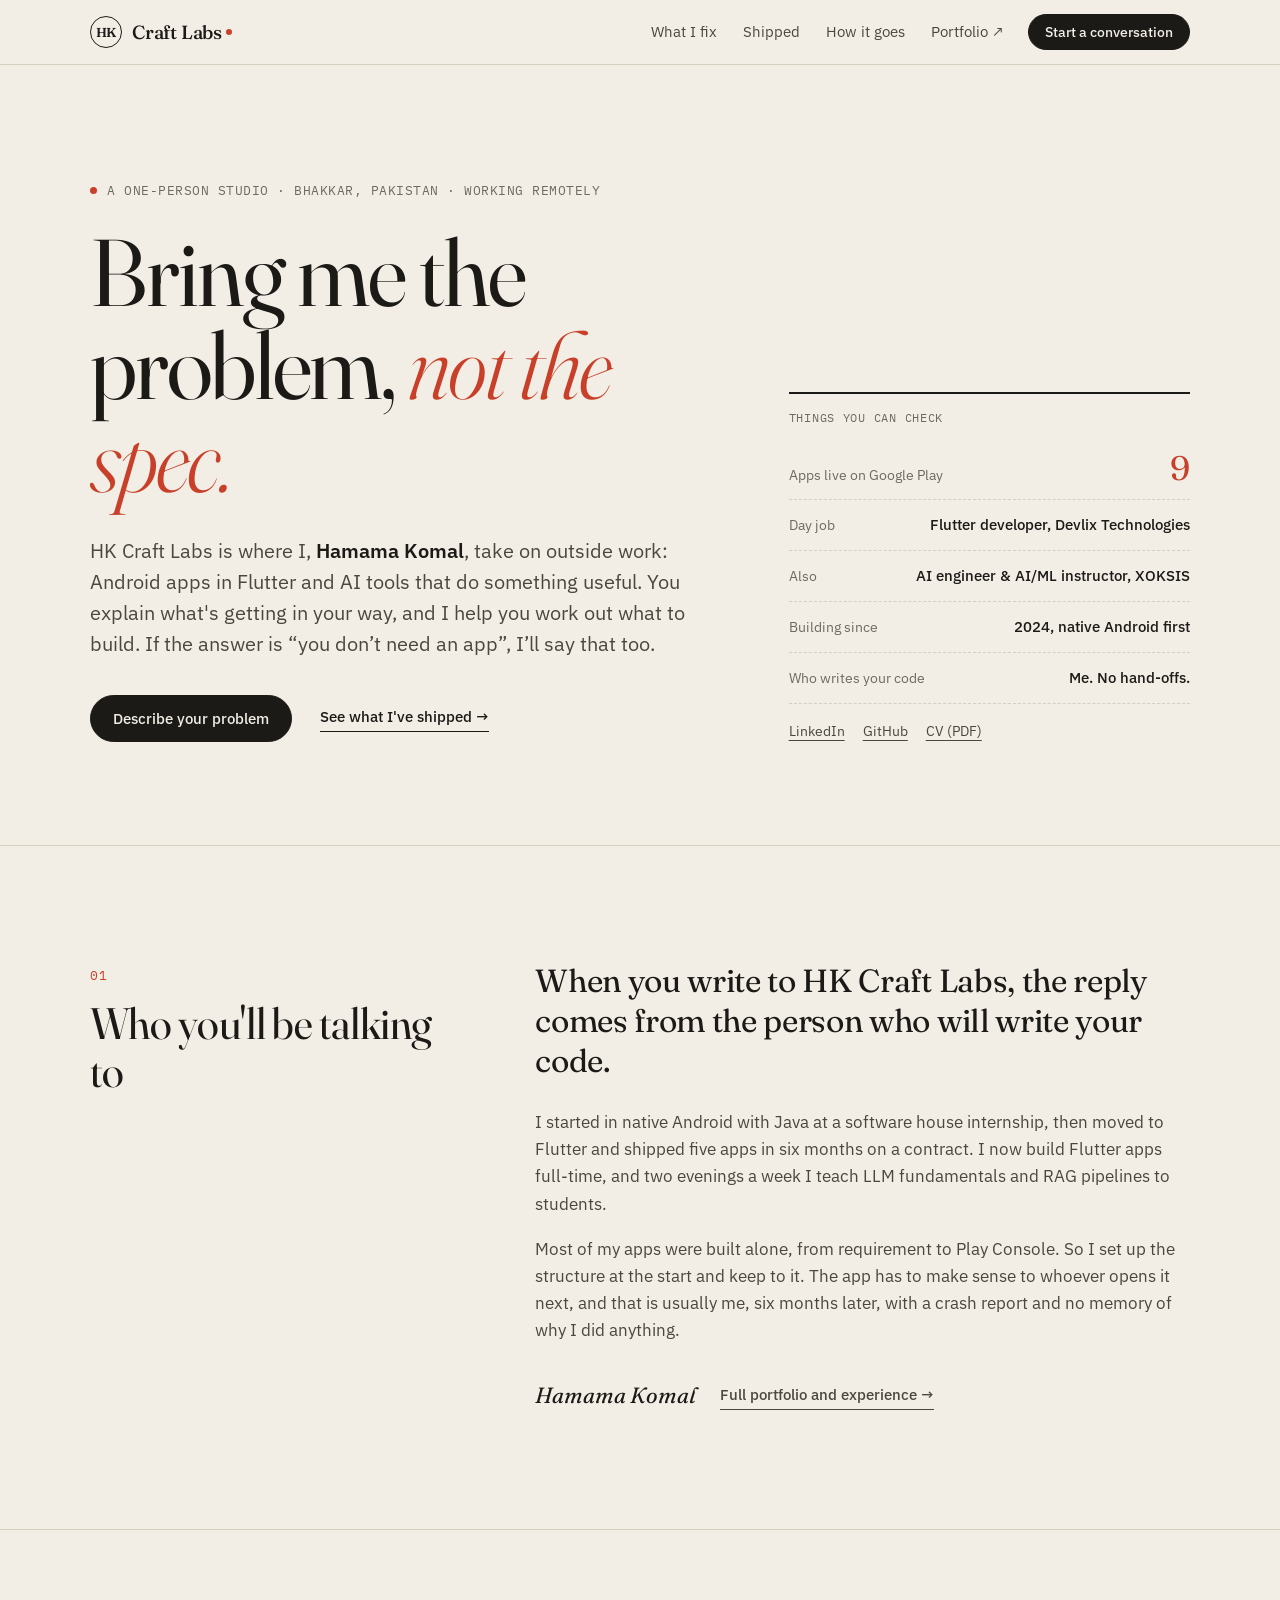
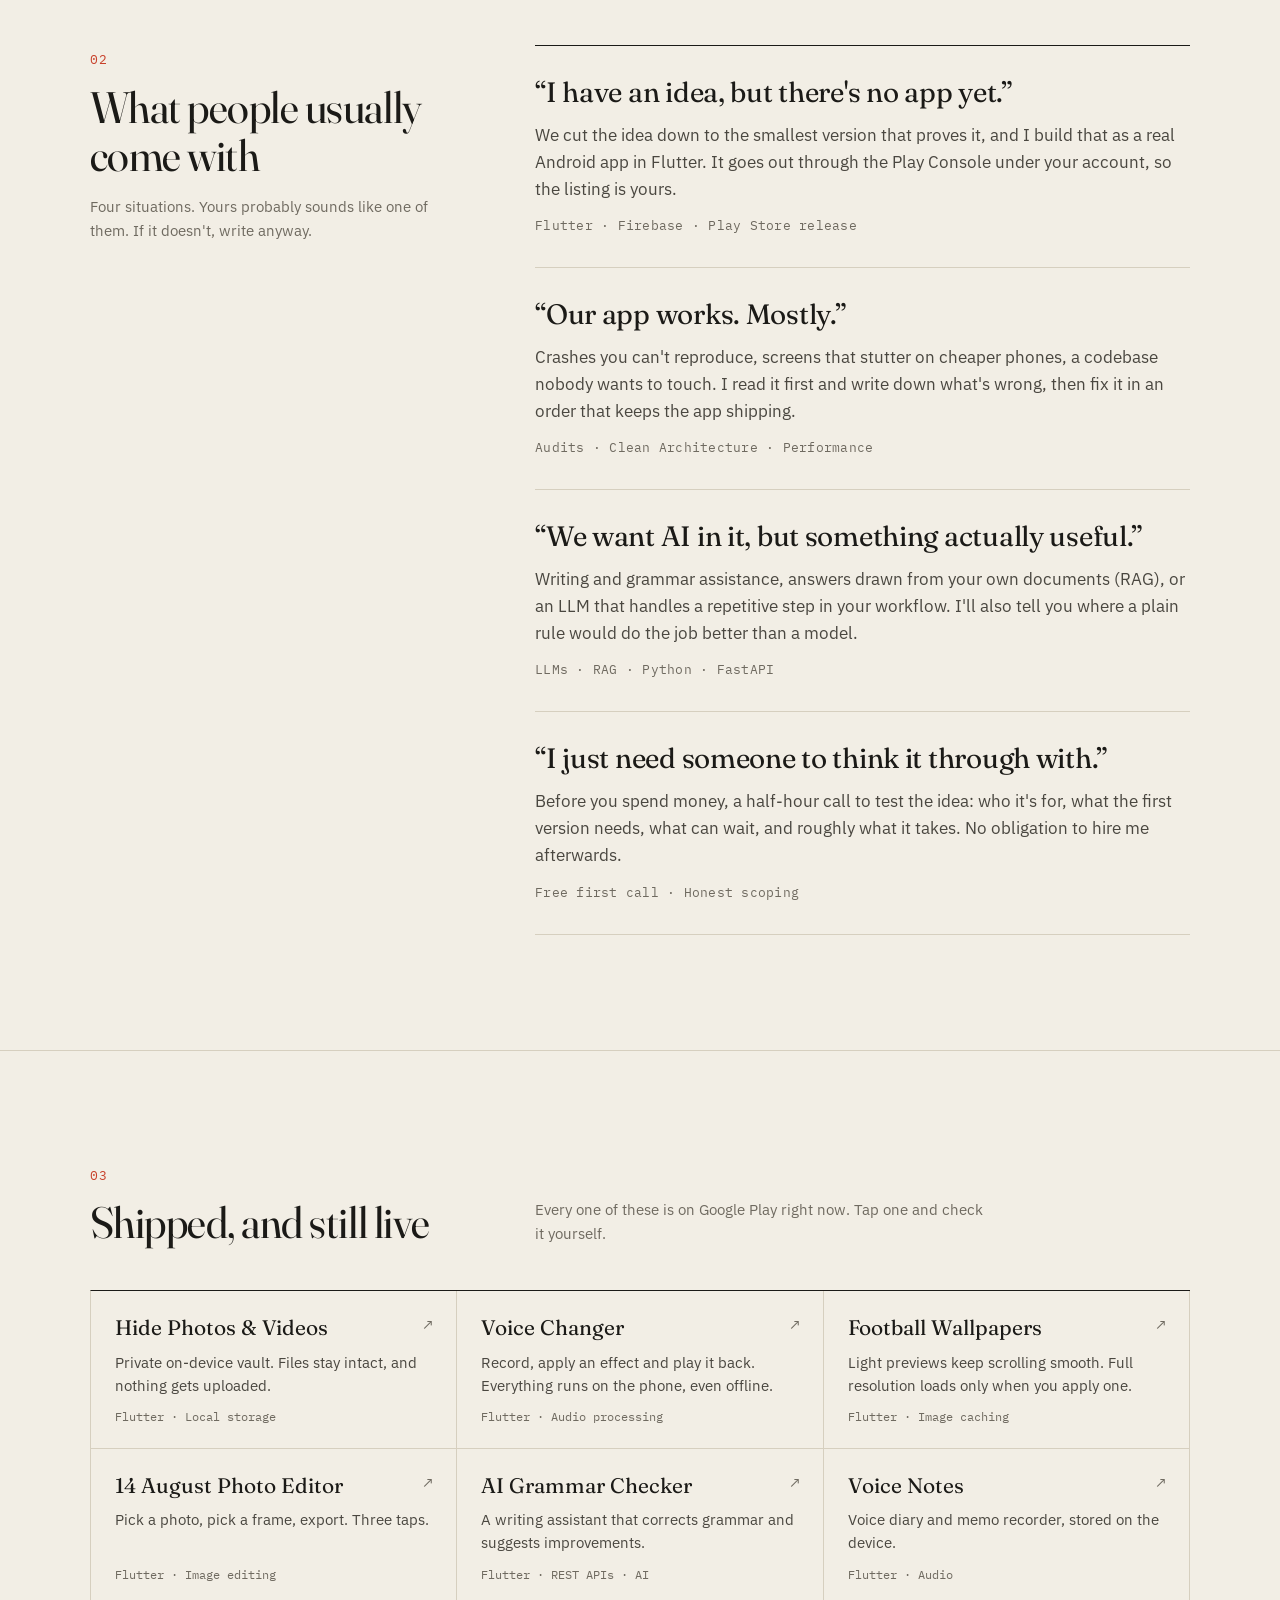
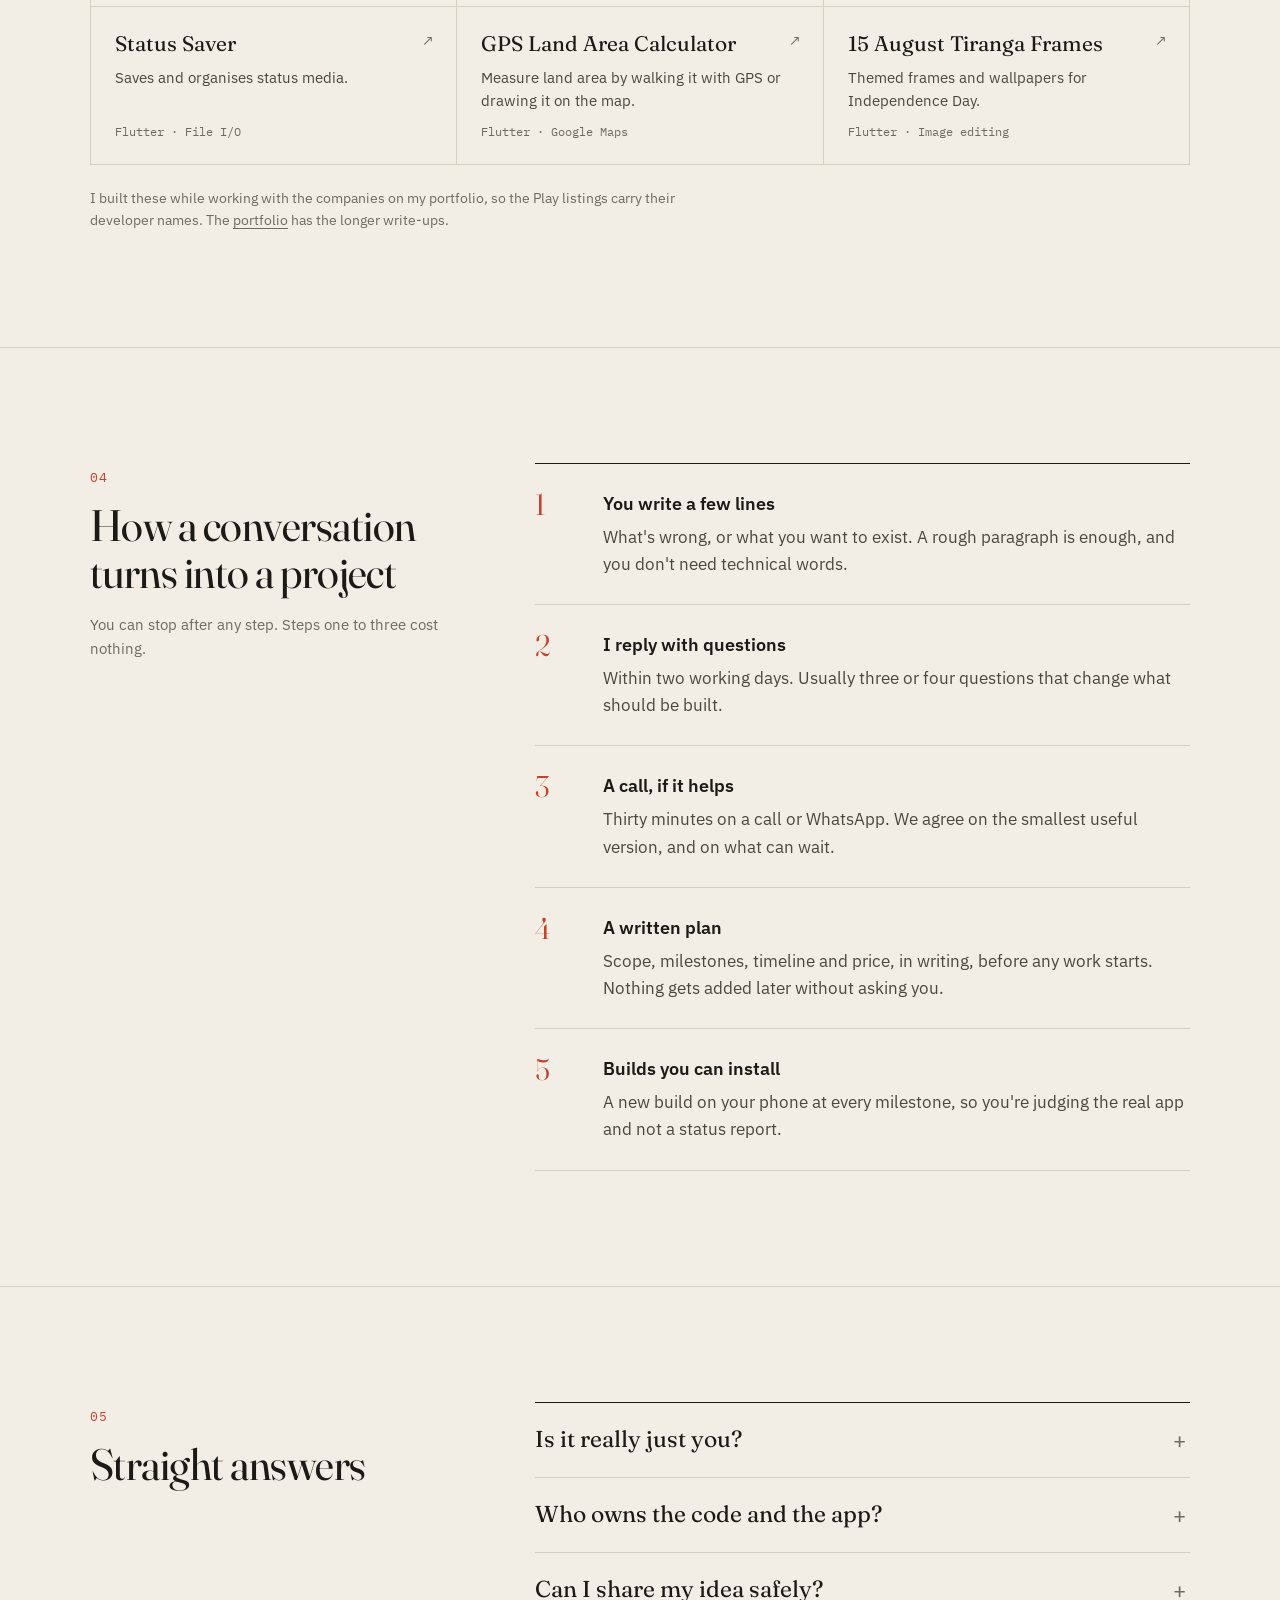
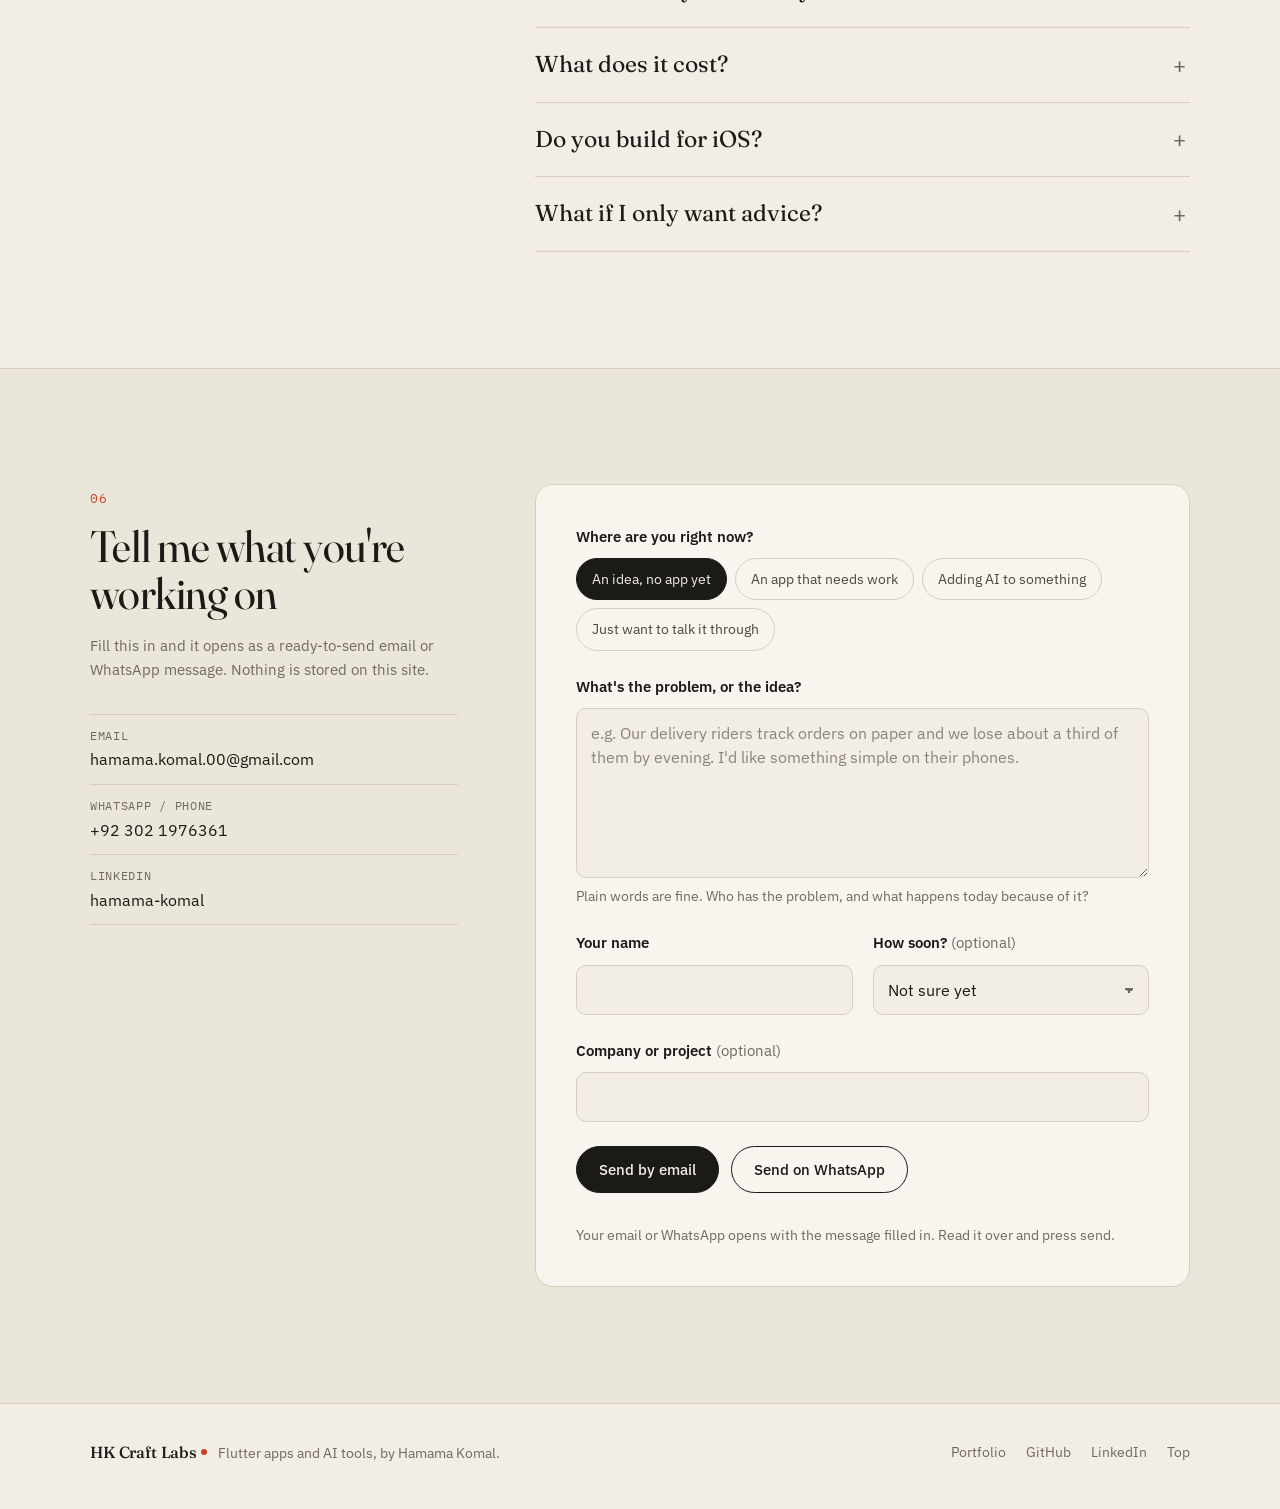
==== index.html @ 8a0eb1fc "Add HK Craft Labs studio page Static one-page site: who is behind the studio, problems it helps with" ====
<!doctype html>
<html lang="en">
<head>
  <meta charset="utf-8" />
  <meta name="viewport" content="width=device-width, initial-scale=1" />
  <title>HK Craft Labs — Flutter apps and AI tools, built by Hamama Komal</title>
  <meta name="description" content="HK Craft Labs is the one-person studio of Hamama Komal, a Flutter developer and AI engineer with 9 apps on Google Play. Bring a problem or an idea — you talk directly to the person who builds it." />
  <meta name="theme-color" content="#f2eee5" media="(prefers-color-scheme: light)" />
  <meta name="theme-color" content="#161513" media="(prefers-color-scheme: dark)" />
  <link rel="icon" href="/favicon.svg" type="image/svg+xml" />

  <meta property="og:type" content="website" />
  <meta property="og:title" content="HK Craft Labs — bring the problem, not the spec" />
  <meta property="og:description" content="Flutter apps and practical AI tools, built by Hamama Komal. 9 apps shipped to Google Play." />
  <meta property="og:image" content="/og.png" />
  <meta name="twitter:card" content="summary_large_image" />

  <link rel="preconnect" href="https://fonts.googleapis.com" />
  <link rel="preconnect" href="https://fonts.gstatic.com" crossorigin />
  <link href="https://fonts.googleapis.com/css2?family=Fraunces:ital,opsz,wght@0,9..144,300..600;1,9..144,300..500&family=IBM+Plex+Mono:wght@400;500&family=IBM+Plex+Sans:wght@400;500;600&display=swap" rel="stylesheet" />
  <link rel="stylesheet" href="/styles.css" />
</head>
<body>
  <a class="skip" href="#main">Skip to content</a>

  <header class="masthead">
    <div class="wrap masthead__row">
      <a class="brand" href="#top" aria-label="HK Craft Labs, back to top">
        <span class="brand__mark" aria-hidden="true">HK</span>
        <span class="brand__name">Craft Labs<span class="dot" aria-hidden="true"></span></span>
      </a>
      <nav class="nav" aria-label="Primary">
        <a href="#help">What I fix</a>
        <a href="#work">Shipped</a>
        <a href="#process">How it goes</a>
        <a href="https://hamama-komal.vercel.app/" target="_blank" rel="noopener">Portfolio <span aria-hidden="true">↗</span></a>
      </nav>
      <a class="btn btn--small" href="#talk">Start a conversation</a>
    </div>
  </header>

  <main id="main">
    <!-- HERO -->
    <section class="hero" id="top">
      <div class="wrap hero__grid">
        <div class="hero__copy">
          <p class="kicker"><span class="dot" aria-hidden="true"></span> A one-person studio · Bhakkar, Pakistan · Working remotely</p>
          <h1 class="display">Bring me the problem, <em>not the spec.</em></h1>
          <p class="lede">
            HK Craft Labs is where I, <strong>Hamama Komal</strong>, take on outside work: Android apps in Flutter
            and AI tools that do something useful. You explain what's getting in your way, and I help you work out
            what to build. If the answer is &ldquo;you don&rsquo;t need an app&rdquo;, I&rsquo;ll say that too.
          </p>
          <div class="hero__actions">
            <a class="btn" href="#talk">Describe your problem</a>
            <a class="link-arrow" href="#work">See what I've shipped</a>
          </div>
        </div>

        <aside class="ledger" aria-label="Facts you can check">
          <p class="ledger__head">Things you can check</p>
          <dl>
            <div><dt>Apps live on Google Play</dt><dd>9</dd></div>
            <div><dt>Day job</dt><dd>Flutter developer, Devlix Technologies</dd></div>
            <div><dt>Also</dt><dd>AI engineer &amp; AI/ML instructor, XOKSIS</dd></div>
            <div><dt>Building since</dt><dd>2024, native Android first</dd></div>
            <div><dt>Who writes your code</dt><dd>Me. No hand-offs.</dd></div>
          </dl>
          <p class="ledger__foot">
            <a href="https://www.linkedin.com/in/hamama-komal" target="_blank" rel="noopener">LinkedIn</a>
            <a href="https://github.com/Hamama-Komal" target="_blank" rel="noopener">GitHub</a>
            <a href="https://hamama-komal.vercel.app/Hamama-Komal-CV.pdf" target="_blank" rel="noopener">CV (PDF)</a>
          </p>
        </aside>
      </div>
    </section>

    <!-- WHO -->
    <section class="section" id="who">
      <div class="wrap split">
        <header class="section__label">
          <span class="num">01</span>
          <h2>Who you'll be talking to</h2>
        </header>
        <div class="prose">
          <p class="big">
            When you write to HK Craft Labs, the reply comes from the person who will write your code.
          </p>
          <p>
            I started in native Android with Java at a software house internship, then moved to Flutter and
            shipped five apps in six months on a contract. I now build Flutter apps full-time, and two evenings a
            week I teach LLM fundamentals and RAG pipelines to students.
          </p>
          <p>
            Most of my apps were built alone, from requirement to Play Console. So I set up the structure at the
            start and keep to it. The app has to make sense to whoever opens it next, and that is usually me, six
            months later, with a crash report and no memory of why I did anything.
          </p>
          <p class="sig">
            <span>Hamama Komal</span>
            <a class="link-arrow" href="https://hamama-komal.vercel.app/" target="_blank" rel="noopener">Full portfolio and experience</a>
          </p>
        </div>
      </div>
    </section>

    <!-- HELP -->
    <section class="section" id="help">
      <div class="wrap split">
        <header class="section__label">
          <span class="num">02</span>
          <h2>What people usually come with</h2>
          <p class="section__note">Four situations. Yours probably sounds like one of them. If it doesn't, write anyway.</p>
        </header>
        <ol class="cases">
          <li class="case">
            <p class="case__quote">&ldquo;I have an idea, but there's no app yet.&rdquo;</p>
            <p class="case__body">
              We cut the idea down to the smallest version that proves it, and I build that as a real Android app
              in Flutter. It goes out through the Play Console under your account, so the listing is yours.
            </p>
            <p class="tags">Flutter · Firebase · Play Store release</p>
          </li>
          <li class="case">
            <p class="case__quote">&ldquo;Our app works. Mostly.&rdquo;</p>
            <p class="case__body">
              Crashes you can't reproduce, screens that stutter on cheaper phones, a codebase nobody wants to touch.
              I read it first and write down what's wrong, then fix it in an order that keeps the app shipping.
            </p>
            <p class="tags">Audits · Clean Architecture · Performance</p>
          </li>
          <li class="case">
            <p class="case__quote">&ldquo;We want AI in it, but something actually useful.&rdquo;</p>
            <p class="case__body">
              Writing and grammar assistance, answers drawn from your own documents (RAG), or an LLM that handles
              a repetitive step in your workflow. I'll also tell you where a plain rule would do the job better
              than a model.
            </p>
            <p class="tags">LLMs · RAG · Python · FastAPI</p>
          </li>
          <li class="case">
            <p class="case__quote">&ldquo;I just need someone to think it through with.&rdquo;</p>
            <p class="case__body">
              Before you spend money, a half-hour call to test the idea: who it's for, what the first version
              needs, what can wait, and roughly what it takes. No obligation to hire me afterwards.
            </p>
            <p class="tags">Free first call · Honest scoping</p>
          </li>
        </ol>
      </div>
    </section>

    <!-- WORK -->
    <section class="section" id="work">
      <div class="wrap">
        <header class="section__label section__label--wide">
          <span class="num">03</span>
          <h2>Shipped, and still live</h2>
          <p class="section__note">Every one of these is on Google Play right now. Tap one and check it yourself.</p>
        </header>

        <ul class="shipped">
          <li>
            <a href="https://play.google.com/store/apps/details?id=com.photovault.photolocker.hidephotos.hidevideos.privatevault.gallerylock" target="_blank" rel="noopener">
              <span class="shipped__name">Hide Photos &amp; Videos</span>
              <span class="shipped__what">Private on-device vault. Files stay intact, and nothing gets uploaded.</span>
              <span class="shipped__stack">Flutter · Local storage</span>
            </a>
          </li>
          <li>
            <a href="https://play.google.com/store/apps/details?id=com.voicechanger.voiceeffects.audioeffects.appqubit" target="_blank" rel="noopener">
              <span class="shipped__name">Voice Changer</span>
              <span class="shipped__what">Record, apply an effect and play it back. Everything runs on the phone, even offline.</span>
              <span class="shipped__stack">Flutter · Audio processing</span>
            </a>
          </li>
          <li>
            <a href="https://play.google.com/store/apps/details?id=com.football.wallpapers.ronaldo.messi.neymar.appqubit" target="_blank" rel="noopener">
              <span class="shipped__name">Football Wallpapers</span>
              <span class="shipped__what">Light previews keep scrolling smooth. Full resolution loads only when you apply one.</span>
              <span class="shipped__stack">Flutter · Image caching</span>
            </a>
          </li>
          <li>
            <a href="https://play.google.com/store/apps/details?id=com.appqubit.independenceday.photoeditor" target="_blank" rel="noopener">
              <span class="shipped__name">14 August Photo Editor</span>
              <span class="shipped__what">Pick a photo, pick a frame, export. Three taps.</span>
              <span class="shipped__stack">Flutter · Image editing</span>
            </a>
          </li>
          <li>
            <a href="https://play.google.com/store/apps/details?id=com.ai.grammar.checker.learnenglishgrammar.english" target="_blank" rel="noopener">
              <span class="shipped__name">AI Grammar Checker</span>
              <span class="shipped__what">A writing assistant that corrects grammar and suggests improvements.</span>
              <span class="shipped__stack">Flutter · REST APIs · AI</span>
            </a>
          </li>
          <li>
            <a href="https://play.google.com/store/apps/details?id=com.voicenotescreator.notepadapp" target="_blank" rel="noopener">
              <span class="shipped__name">Voice Notes</span>
              <span class="shipped__what">Voice diary and memo recorder, stored on the device.</span>
              <span class="shipped__stack">Flutter · Audio</span>
            </a>
          </li>
          <li>
            <a href="https://play.google.com/store/apps/details?id=com.ct.tatussaver.videodownloader.statusdownloader" target="_blank" rel="noopener">
              <span class="shipped__name">Status Saver</span>
              <span class="shipped__what">Saves and organises status media.</span>
              <span class="shipped__stack">Flutter · File I/O</span>
            </a>
          </li>
          <li>
            <a href="https://play.google.com/store/apps/details?id=com.land.area.landareacalculator.gps" target="_blank" rel="noopener">
              <span class="shipped__name">GPS Land Area Calculator</span>
              <span class="shipped__what">Measure land area by walking it with GPS or drawing it on the map.</span>
              <span class="shipped__stack">Flutter · Google Maps</span>
            </a>
          </li>
          <li>
            <a href="https://play.google.com/store/apps/details?id=com.appqubit.independenceday.frames.wallpapers" target="_blank" rel="noopener">
              <span class="shipped__name">15 August Tiranga Frames</span>
              <span class="shipped__what">Themed frames and wallpapers for Independence Day.</span>
              <span class="shipped__stack">Flutter · Image editing</span>
            </a>
          </li>
        </ul>
        <p class="aside-note">
          I built these while working with the companies on my portfolio, so the Play listings carry their developer names.
          The <a href="https://hamama-komal.vercel.app/#work" target="_blank" rel="noopener">portfolio</a> has the longer write-ups.
        </p>
      </div>
    </section>

    <!-- PROCESS -->
    <section class="section" id="process">
      <div class="wrap split">
        <header class="section__label">
          <span class="num">04</span>
          <h2>How a conversation turns into a project</h2>
          <p class="section__note">You can stop after any step. Steps one to three cost nothing.</p>
        </header>
        <ol class="steps">
          <li>
            <span class="steps__n">1</span>
            <div>
              <h3>You write a few lines</h3>
              <p>What's wrong, or what you want to exist. A rough paragraph is enough, and you don't need technical words.</p>
            </div>
          </li>
          <li>
            <span class="steps__n">2</span>
            <div>
              <h3>I reply with questions</h3>
              <p>Within two working days. Usually three or four questions that change what should be built.</p>
            </div>
          </li>
          <li>
            <span class="steps__n">3</span>
            <div>
              <h3>A call, if it helps</h3>
              <p>Thirty minutes on a call or WhatsApp. We agree on the smallest useful version, and on what can wait.</p>
            </div>
          </li>
          <li>
            <span class="steps__n">4</span>
            <div>
              <h3>A written plan</h3>
              <p>Scope, milestones, timeline and price, in writing, before any work starts. Nothing gets added later without asking you.</p>
            </div>
          </li>
          <li>
            <span class="steps__n">5</span>
            <div>
              <h3>Builds you can install</h3>
              <p>A new build on your phone at every milestone, so you're judging the real app and not a status report.</p>
            </div>
          </li>
        </ol>
      </div>
    </section>

    <!-- FAQ -->
    <section class="section" id="faq">
      <div class="wrap split">
        <header class="section__label">
          <span class="num">05</span>
          <h2>Straight answers</h2>
        </header>
        <div class="faq">
          <details>
            <summary>Is it really just you?</summary>
            <p>Yes. That's the point of the studio: the person you explain the problem to is the person who solves it. It also means I take on only a few projects at once, and I'll tell you honestly if I don't have room.</p>
          </details>
          <details>
            <summary>Who owns the code and the app?</summary>
            <p>You do. The source code, the Play Console listing and any accounts we set up are in your name by the end of the project.</p>
          </details>
          <details>
            <summary>Can I share my idea safely?</summary>
            <p>Yes. I'm happy to sign an NDA before you go into details. Until then, you can describe the idea in general terms.</p>
          </details>
          <details>
            <summary>What does it cost?</summary>
            <p>It depends on scope, which is why the price comes in the written plan and not before. A small fix and a new app are different jobs. If your budget is tight, say so early and we'll shape the first version around it.</p>
          </details>
          <details>
            <summary>Do you build for iOS?</summary>
            <p>Flutter builds for both, but Android and Google Play are where I've shipped. If you need an iOS release, we'll talk about it plainly at the start, not partway through the project.</p>
          </details>
          <details>
            <summary>What if I only want advice?</summary>
            <p>That's fine. A lot of good projects start with a conversation that ends in &ldquo;don&rsquo;t build that yet&rdquo;. Write in and ask.</p>
          </details>
        </div>
      </div>
    </section>

    <!-- CONTACT -->
    <section class="section section--talk" id="talk">
      <div class="wrap split">
        <header class="section__label">
          <span class="num">06</span>
          <h2>Tell me what you're working on</h2>
          <p class="section__note">
            Fill this in and it opens as a ready-to-send email or WhatsApp message. Nothing is stored on this site.
          </p>
          <ul class="direct">
            <li><span>Email</span><a href="mailto:hamama.komal.00@gmail.com">hamama.komal.00@gmail.com</a></li>
            <li><span>WhatsApp / phone</span><a href="https://wa.me/923021976361" target="_blank" rel="noopener">+92 302 1976361</a></li>
            <li><span>LinkedIn</span><a href="https://www.linkedin.com/in/hamama-komal" target="_blank" rel="noopener">hamama-komal</a></li>
          </ul>
        </header>

        <form class="brief" id="brief" novalidate>
          <fieldset class="chips">
            <legend>Where are you right now?</legend>
            <label><input type="radio" name="stage" value="I have an idea, no app yet" checked /><span>An idea, no app yet</span></label>
            <label><input type="radio" name="stage" value="I have an app that needs work" /><span>An app that needs work</span></label>
            <label><input type="radio" name="stage" value="I want to add AI to something" /><span>Adding AI to something</span></label>
            <label><input type="radio" name="stage" value="I want to talk an idea through" /><span>Just want to talk it through</span></label>
          </fieldset>

          <label class="field">
            <span class="field__label">What's the problem, or the idea?</span>
            <textarea name="problem" rows="6" required placeholder="e.g. Our delivery riders track orders on paper and we lose about a third of them by evening. I'd like something simple on their phones."></textarea>
            <span class="field__hint">Plain words are fine. Who has the problem, and what happens today because of it?</span>
          </label>

          <div class="field-row">
            <label class="field">
              <span class="field__label">Your name</span>
              <input type="text" name="name" autocomplete="name" required />
            </label>
            <label class="field">
              <span class="field__label">How soon? <em>(optional)</em></span>
              <select name="timeline">
                <option value="">Not sure yet</option>
                <option>This month</option>
                <option>In the next 2–3 months</option>
                <option>No fixed date</option>
              </select>
            </label>
          </div>

          <label class="field">
            <span class="field__label">Company or project <em>(optional)</em></span>
            <input type="text" name="org" autocomplete="organization" />
          </label>

          <p class="form-error" id="form-error" role="alert" hidden></p>

          <div class="brief__send">
            <button class="btn" type="submit" data-channel="email">Send by email</button>
            <button class="btn btn--ghost" type="submit" data-channel="whatsapp">Send on WhatsApp</button>
          </div>
          <p class="field__hint">Your email or WhatsApp opens with the message filled in. Read it over and press send.</p>
        </form>
      </div>
    </section>
  </main>

  <footer class="footer">
    <div class="wrap footer__row">
      <p><span class="brand__name">HK Craft Labs<span class="dot" aria-hidden="true"></span></span> Flutter apps and AI tools, by Hamama Komal.</p>
      <p class="footer__links">
        <a href="https://hamama-komal.vercel.app/" target="_blank" rel="noopener">Portfolio</a>
        <a href="https://github.com/Hamama-Komal" target="_blank" rel="noopener">GitHub</a>
        <a href="https://www.linkedin.com/in/hamama-komal" target="_blank" rel="noopener">LinkedIn</a>
        <a href="#top">Top</a>
      </p>
    </div>
  </footer>

  <script src="/script.js" defer></script>
</body>
</html>
---- styles.css ----
/* HK Craft Labs
   Paper-and-ink palette, one red accent carried over from the portfolio's dot. */

:root {
  --paper: #f2eee5;
  --paper-2: #ebe6da;
  --card: #f8f5ee;
  --ink: #1b1a17;
  --ink-2: #4a4740;
  --ink-3: #6f6a60;
  --rule: #d6cfbf;
  --rule-strong: #1b1a17;
  --accent: #c8402a;
  --accent-ink: #fff8f2;
  --focus: #c8402a;

  --serif: "Fraunces", Georgia, "Times New Roman", serif;
  --sans: "IBM Plex Sans", system-ui, -apple-system, "Segoe UI", sans-serif;
  --mono: "IBM Plex Mono", ui-monospace, "Cascadia Mono", Consolas, monospace;

  --wrap: 1180px;
  --gutter: clamp(16px, 4vw, 40px);
  color-scheme: light;
}

@media (prefers-color-scheme: dark) {
  :root:not([data-theme="light"]) {
    --paper: #161513;
    --paper-2: #1d1c19;
    --card: #1f1e1b;
    --ink: #ece7dc;
    --ink-2: #bdb6a8;
    --ink-3: #908a7e;
    --rule: #34322d;
    --rule-strong: #ece7dc;
    --accent: #e0573f;
    --accent-ink: #1b0f0b;
    --focus: #e0573f;
    color-scheme: dark;
  }
}

*,
*::before,
*::after { box-sizing: border-box; }

html { scroll-behavior: smooth; -webkit-text-size-adjust: 100%; }
@media (prefers-reduced-motion: reduce) { html { scroll-behavior: auto; } }

body {
  margin: 0;
  background: var(--paper);
  color: var(--ink);
  font-family: var(--sans);
  font-size: 17px;
  line-height: 1.6;
  -webkit-font-smoothing: antialiased;
  text-rendering: optimizeLegibility;
}

img, svg { display: block; max-width: 100%; }
a { color: inherit; }
h1, h2, h3 { margin: 0; font-weight: 400; }
p { margin: 0; }

:focus-visible { outline: 2px solid var(--focus); outline-offset: 3px; border-radius: 2px; }

.skip {
  position: absolute; left: 12px; top: -60px; z-index: 50;
  background: var(--ink); color: var(--paper); padding: 8px 14px; text-decoration: none;
}
.skip:focus { top: 12px; }

.wrap { max-width: var(--wrap); margin: 0 auto; padding: 0 var(--gutter); }

.dot {
  display: inline-block; width: 7px; height: 7px; border-radius: 50%;
  background: var(--accent); vertical-align: middle;
}

/* ---------- Masthead ---------- */

.masthead {
  position: sticky; top: 0; z-index: 20;
  background: color-mix(in srgb, var(--paper) 92%, transparent);
  backdrop-filter: saturate(1.2) blur(8px);
  -webkit-backdrop-filter: saturate(1.2) blur(8px);
  border-bottom: 1px solid var(--rule);
}
.masthead__row { display: flex; align-items: center; gap: 24px; height: 64px; }

.brand { display: inline-flex; align-items: center; gap: 10px; text-decoration: none; }
.brand__mark {
  display: inline-grid; place-items: center; width: 32px; height: 32px;
  border: 1.5px solid var(--ink); border-radius: 50%;
  font-family: var(--serif); font-size: 13px; font-weight: 600; letter-spacing: -0.02em;
}
.brand__name { font-family: var(--serif); font-size: 19px; font-weight: 500; letter-spacing: -0.01em; }
.brand__name .dot { margin-left: 4px; transform: translateY(-2px); width: 6px; height: 6px; }

.nav { display: flex; gap: 26px; margin-left: auto; font-size: 14.5px; }
.nav a { text-decoration: none; color: var(--ink-2); }
.nav a:hover { color: var(--ink); text-decoration: underline; text-underline-offset: 5px; text-decoration-thickness: 1px; }

@media (max-width: 860px) {
  .nav { display: none; }
  .masthead .btn--small { margin-left: auto; }
}
@media (max-width: 420px) {
  .brand__mark { display: none; }
}

/* ---------- Buttons ---------- */

.btn {
  display: inline-flex; align-items: center; justify-content: center; gap: 8px;
  font: 500 15px/1 var(--sans);
  padding: 15px 22px; border-radius: 999px;
  background: var(--ink); color: var(--paper);
  border: 1.5px solid var(--ink);
  text-decoration: none; cursor: pointer;
  transition: background-color .2s ease, color .2s ease, transform .2s ease;
}
.btn:hover { background: var(--accent); border-color: var(--accent); color: var(--accent-ink); }
.btn:active { transform: translateY(1px); }
.btn--small { padding: 10px 16px; font-size: 14px; }
.btn--ghost { background: transparent; color: var(--ink); }
.btn--ghost:hover { background: var(--ink); border-color: var(--ink); color: var(--paper); }

.link-arrow {
  font-size: 15px; font-weight: 500; text-decoration: none;
  border-bottom: 1px solid currentColor; padding-bottom: 2px;
}
.link-arrow::after { content: " →"; transition: margin .2s ease; }
.link-arrow:hover { color: var(--accent); }

/* ---------- Hero ---------- */

.hero { padding: clamp(56px, 9vw, 120px) 0 clamp(56px, 8vw, 104px); border-bottom: 1px solid var(--rule); }
.hero__grid { display: grid; grid-template-columns: minmax(0, 1.55fr) minmax(0, 1fr); gap: clamp(40px, 6vw, 88px); align-items: end; }

.kicker {
  font-family: var(--mono); font-size: 12.5px; letter-spacing: 0.04em; text-transform: uppercase;
  color: var(--ink-3); display: flex; align-items: center; gap: 10px; flex-wrap: wrap;
}

.display {
  font-family: var(--serif);
  font-size: clamp(44px, 7.4vw, 96px);
  line-height: 0.98;
  letter-spacing: -0.022em;
  font-variation-settings: "opsz" 144;
  font-weight: 380;
  margin-top: 26px;
  max-width: 11.5ch;
}
.display em { font-style: italic; font-weight: 300; color: var(--accent); }

.lede { margin-top: 30px; font-size: clamp(17px, 1.6vw, 19.5px); line-height: 1.6; color: var(--ink-2); max-width: 36em; }
.lede strong { color: var(--ink); font-weight: 600; }

.hero__actions { margin-top: 36px; display: flex; align-items: center; gap: 28px; flex-wrap: wrap; }

.ledger {
  border-top: 2px solid var(--rule-strong);
  padding-top: 14px;
}
.ledger__head {
  font-family: var(--mono); font-size: 12px; letter-spacing: 0.06em; text-transform: uppercase; color: var(--ink-3);
}
.ledger dl { margin: 10px 0 0; }
.ledger dl > div {
  display: grid; grid-template-columns: 1fr auto; gap: 16px; align-items: baseline;
  padding: 13px 0; border-bottom: 1px dashed var(--rule);
}
.ledger dt { font-size: 14px; color: var(--ink-3); }
.ledger dd { margin: 0; font-size: 15px; font-weight: 500; text-align: right; }
.ledger dl > div:first-child dd { font-family: var(--serif); font-size: 34px; font-weight: 400; line-height: 1; color: var(--accent); }
.ledger__foot { margin-top: 16px; display: flex; gap: 18px; flex-wrap: wrap; font-size: 14px; }
.ledger__foot a { color: var(--ink-2); text-underline-offset: 4px; text-decoration-thickness: 1px; }
.ledger__foot a:hover { color: var(--accent); }

@media (max-width: 900px) {
  .hero__grid { grid-template-columns: 1fr; align-items: start; }
  .ledger { max-width: 520px; }
}

/* ---------- Sections ---------- */

.section { padding: clamp(64px, 9vw, 120px) 0; border-bottom: 1px solid var(--rule); }

.split { display: grid; grid-template-columns: minmax(0, 0.9fr) minmax(0, 1.6fr); gap: clamp(32px, 6vw, 96px); }
@media (max-width: 900px) { .split { grid-template-columns: 1fr; } }

.section__label { align-self: start; }
@media (min-width: 901px) { .split > .section__label { position: sticky; top: 96px; } }

.num { font-family: var(--mono); font-size: 13px; color: var(--accent); letter-spacing: 0.04em; }
.section__label h2 {
  margin-top: 12px;
  font-family: var(--serif); font-size: clamp(30px, 3.6vw, 44px); line-height: 1.08; letter-spacing: -0.012em;
  font-variation-settings: "opsz" 96;
}
.section__note { margin-top: 16px; font-size: 15px; color: var(--ink-3); max-width: 30em; }
.section__label--wide { display: grid; grid-template-columns: minmax(0, 0.9fr) minmax(0, 1.6fr); column-gap: clamp(32px, 6vw, 96px); align-items: end; margin-bottom: 44px; }
.section__label--wide .num { grid-column: 1; }
.section__label--wide h2 { grid-column: 1; }
.section__label--wide .section__note { grid-column: 2; grid-row: 2; margin: 0; }
@media (max-width: 900px) {
  .section__label--wide { display: block; }
  .section__label--wide .section__note { margin-top: 16px; }
}

/* Who */
.prose p + p { margin-top: 18px; }
.prose p { color: var(--ink-2); max-width: 38em; }
.prose .big {
  font-family: var(--serif); font-size: clamp(24px, 2.6vw, 32px); line-height: 1.25; color: var(--ink);
  letter-spacing: -0.01em; margin-bottom: 28px;
}
.sig { margin-top: 34px !important; display: flex; align-items: center; gap: 24px; flex-wrap: wrap; }
.sig span { font-family: var(--serif); font-style: italic; font-size: 22px; color: var(--ink); }

/* Cases */
.cases { list-style: none; margin: 0; padding: 0; border-top: 1px solid var(--rule-strong); }
.case { padding: 30px 0 32px; border-bottom: 1px solid var(--rule); display: grid; gap: 12px; }
.case__quote { font-family: var(--serif); font-size: clamp(22px, 2.4vw, 28px); line-height: 1.2; letter-spacing: -0.01em; }
.case__body { color: var(--ink-2); max-width: 40em; }
.tags { font-family: var(--mono); font-size: 12.5px; color: var(--ink-3); letter-spacing: 0.02em; }

/* Shipped */
.shipped {
  list-style: none; margin: 0; padding: 0;
  display: grid; grid-template-columns: repeat(3, minmax(0, 1fr));
  border-top: 1px solid var(--rule-strong); border-left: 1px solid var(--rule);
}
.shipped li { border-right: 1px solid var(--rule); border-bottom: 1px solid var(--rule); }
.shipped a {
  display: grid; grid-template-rows: auto 1fr auto; gap: 10px; height: 100%;
  padding: 24px 24px 22px; text-decoration: none; position: relative;
  transition: background-color .2s ease;
}
.shipped a::after {
  content: "↗"; position: absolute; top: 22px; right: 22px; font-size: 15px; color: var(--ink-3);
  transition: color .2s ease, transform .2s ease;
}
.shipped a:hover { background: var(--card); }
.shipped a:hover::after { color: var(--accent); transform: translate(2px, -2px); }
.shipped__name { font-family: var(--serif); font-size: 21px; line-height: 1.2; padding-right: 28px; }
.shipped__what { font-size: 14.5px; color: var(--ink-2); }
.shipped__stack { font-family: var(--mono); font-size: 12px; color: var(--ink-3); }
@media (max-width: 900px) { .shipped { grid-template-columns: repeat(2, minmax(0, 1fr)); } }
@media (max-width: 560px) { .shipped { grid-template-columns: 1fr; } }

.aside-note { margin-top: 22px; font-size: 14px; color: var(--ink-3); max-width: 44em; }
.aside-note a { text-underline-offset: 3px; }

/* Steps */
.steps { list-style: none; margin: 0; padding: 0; counter-reset: s; border-top: 1px solid var(--rule-strong); }
.steps li { display: grid; grid-template-columns: 56px 1fr; gap: 12px; padding: 26px 0; border-bottom: 1px solid var(--rule); }
.steps__n {
  font-family: var(--serif); font-size: 30px; line-height: 1; color: var(--accent);
  font-variation-settings: "opsz" 144; font-weight: 350;
}
.steps h3 { font-family: var(--sans); font-size: 17.5px; font-weight: 600; }
.steps p { margin-top: 6px; color: var(--ink-2); max-width: 38em; }

/* FAQ */
.faq { border-top: 1px solid var(--rule-strong); }
.faq details { border-bottom: 1px solid var(--rule); }
.faq summary {
  list-style: none; cursor: pointer; padding: 22px 40px 22px 0; position: relative;
  font-family: var(--serif); font-size: clamp(19px, 2vw, 23px); line-height: 1.3;
}
.faq summary::-webkit-details-marker { display: none; }
.faq summary::after {
  content: "+"; position: absolute; right: 4px; top: 50%; transform: translateY(-50%);
  font-family: var(--sans); font-size: 22px; color: var(--ink-3); transition: transform .2s ease;
}
.faq details[open] summary::after { transform: translateY(-50%) rotate(45deg); color: var(--accent); }
.faq summary:hover { color: var(--accent); }
.faq details p { padding: 0 40px 24px 0; color: var(--ink-2); max-width: 40em; }

/* ---------- Contact ---------- */

.section--talk { background: var(--paper-2); }

.direct { list-style: none; margin: 32px 0 0; padding: 0; border-top: 1px solid var(--rule); }
.direct li { display: grid; gap: 2px; padding: 12px 0; border-bottom: 1px solid var(--rule); }
.direct span { font-family: var(--mono); font-size: 11.5px; text-transform: uppercase; letter-spacing: 0.06em; color: var(--ink-3); }
.direct a { font-size: 15.5px; text-decoration: none; overflow-wrap: anywhere; }
.direct a:hover { color: var(--accent); text-decoration: underline; text-underline-offset: 4px; }

.brief {
  background: var(--card); border: 1px solid var(--rule); border-radius: 18px;
  padding: clamp(22px, 3.4vw, 40px);
  display: grid; gap: 24px;
}

.chips { border: 0; margin: 0; padding: 0; display: flex; flex-wrap: wrap; gap: 8px; }
.chips legend, .field__label {
  font-size: 14.5px; font-weight: 600; margin-bottom: 10px; padding: 0; display: block;
}
.field__label em { font-style: normal; font-weight: 400; color: var(--ink-3); }
.chips label { position: relative; }
.chips input { position: absolute; opacity: 0; inset: 0; margin: 0; cursor: pointer; }
.chips span {
  display: inline-block; padding: 9px 15px; border-radius: 999px;
  border: 1px solid var(--rule); font-size: 14px; color: var(--ink-2);
  transition: all .15s ease; cursor: pointer; user-select: none;
}
.chips label:hover span { border-color: var(--ink-3); color: var(--ink); }
.chips input:checked + span { background: var(--ink); border-color: var(--ink); color: var(--paper); }
.chips input:focus-visible + span { outline: 2px solid var(--focus); outline-offset: 2px; }

.field { display: grid; }
.field-row { display: grid; grid-template-columns: 1fr 1fr; gap: 20px; }
@media (max-width: 560px) { .field-row { grid-template-columns: 1fr; gap: 24px; } }

.field input, .field textarea, .field select {
  width: 100%; font: 400 16px/1.5 var(--sans); color: var(--ink);
  background: var(--paper); border: 1px solid var(--rule); border-radius: 10px;
  padding: 12px 14px; transition: border-color .15s ease, box-shadow .15s ease;
}
.field textarea { resize: vertical; min-height: 150px; }
.field select { appearance: none; -webkit-appearance: none; padding-right: 36px;
  background-image: linear-gradient(45deg, transparent 50%, var(--ink-3) 50%), linear-gradient(135deg, var(--ink-3) 50%, transparent 50%);
  background-position: calc(100% - 19px) 52%, calc(100% - 14px) 52%;
  background-size: 5px 5px; background-repeat: no-repeat;
}
.field input:focus, .field textarea:focus, .field select:focus {
  outline: none; border-color: var(--ink); box-shadow: 0 0 0 3px color-mix(in srgb, var(--accent) 22%, transparent);
}
.field [aria-invalid="true"] { border-color: var(--accent); }
.field textarea::placeholder { color: var(--ink-3); opacity: .8; }
.field__hint { font-size: 13.5px; color: var(--ink-3); margin-top: 8px; }

.form-error { color: var(--accent); font-size: 14.5px; font-weight: 500; }

.brief__send { display: flex; gap: 12px; flex-wrap: wrap; }
@media (max-width: 480px) { .brief__send .btn { flex: 1 1 100%; } }

/* ---------- Footer ---------- */

.footer { padding: 36px 0 44px; }
.footer__row { display: flex; justify-content: space-between; align-items: center; gap: 20px; flex-wrap: wrap; font-size: 14px; color: var(--ink-3); }
.footer .brand__name { color: var(--ink); font-size: 16px; margin-right: 8px; }
.footer__links { display: flex; gap: 20px; flex-wrap: wrap; }
.footer__links a { text-decoration: none; }
.footer__links a:hover { color: var(--accent); text-decoration: underline; text-underline-offset: 4px; }

/* ---------- Entrance ---------- */

@media (prefers-reduced-motion: no-preference) {
  .js .reveal { opacity: 0; transform: translateY(14px); transition: opacity .7s ease, transform .7s cubic-bezier(.2,.7,.2,1); }
  .js .reveal.is-in { opacity: 1; transform: none; }
}
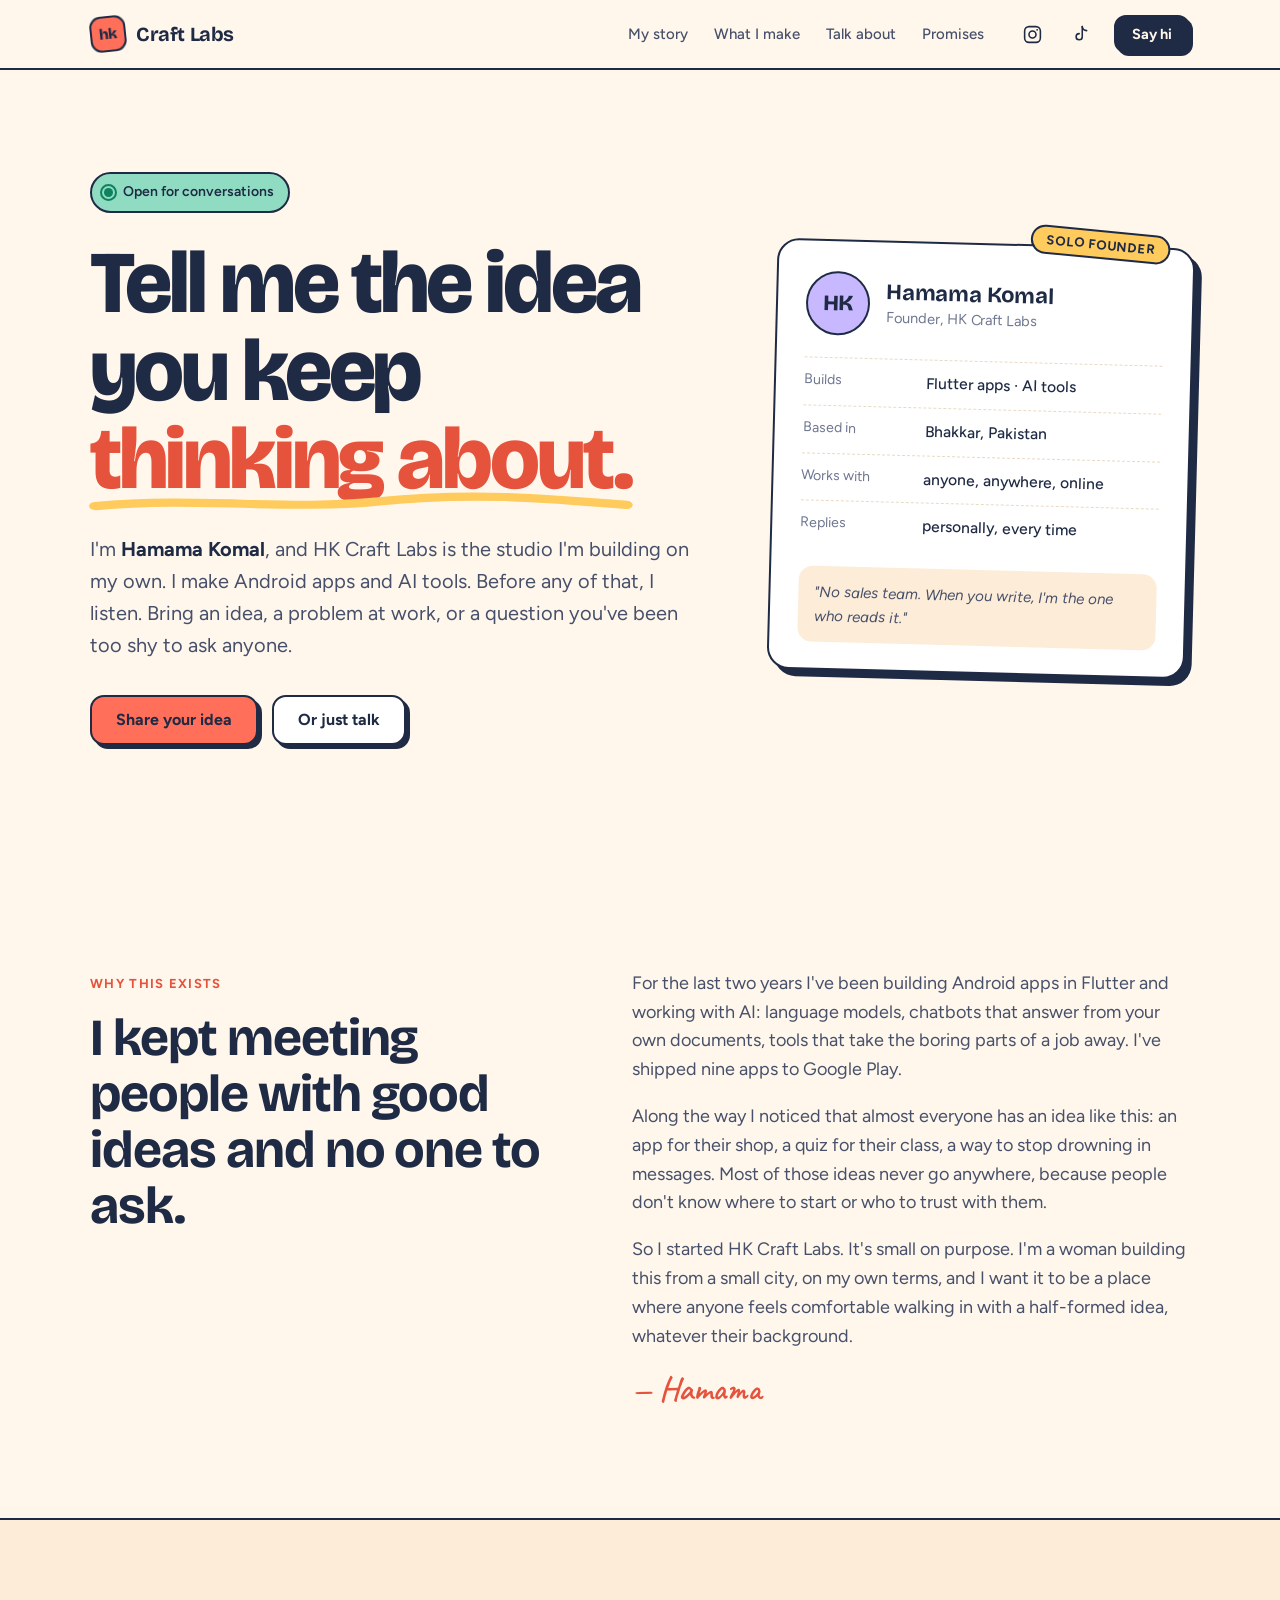
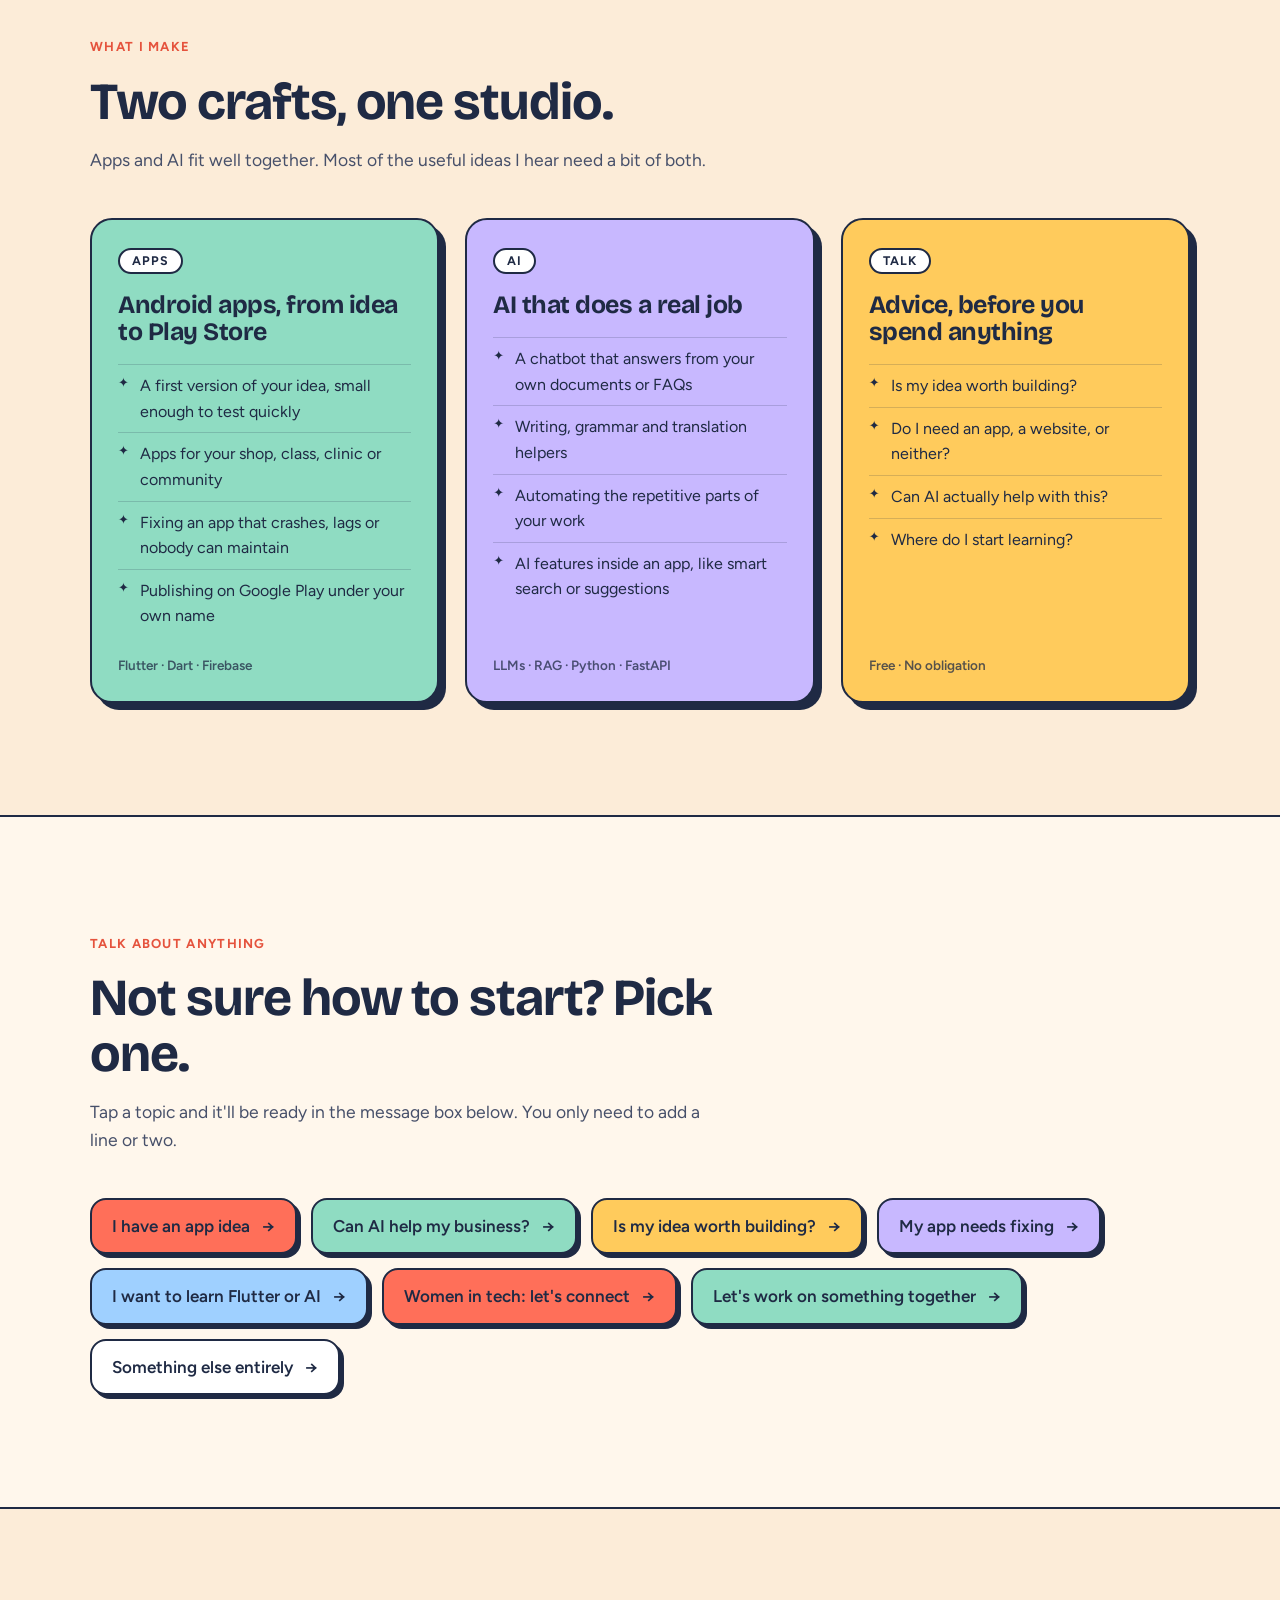
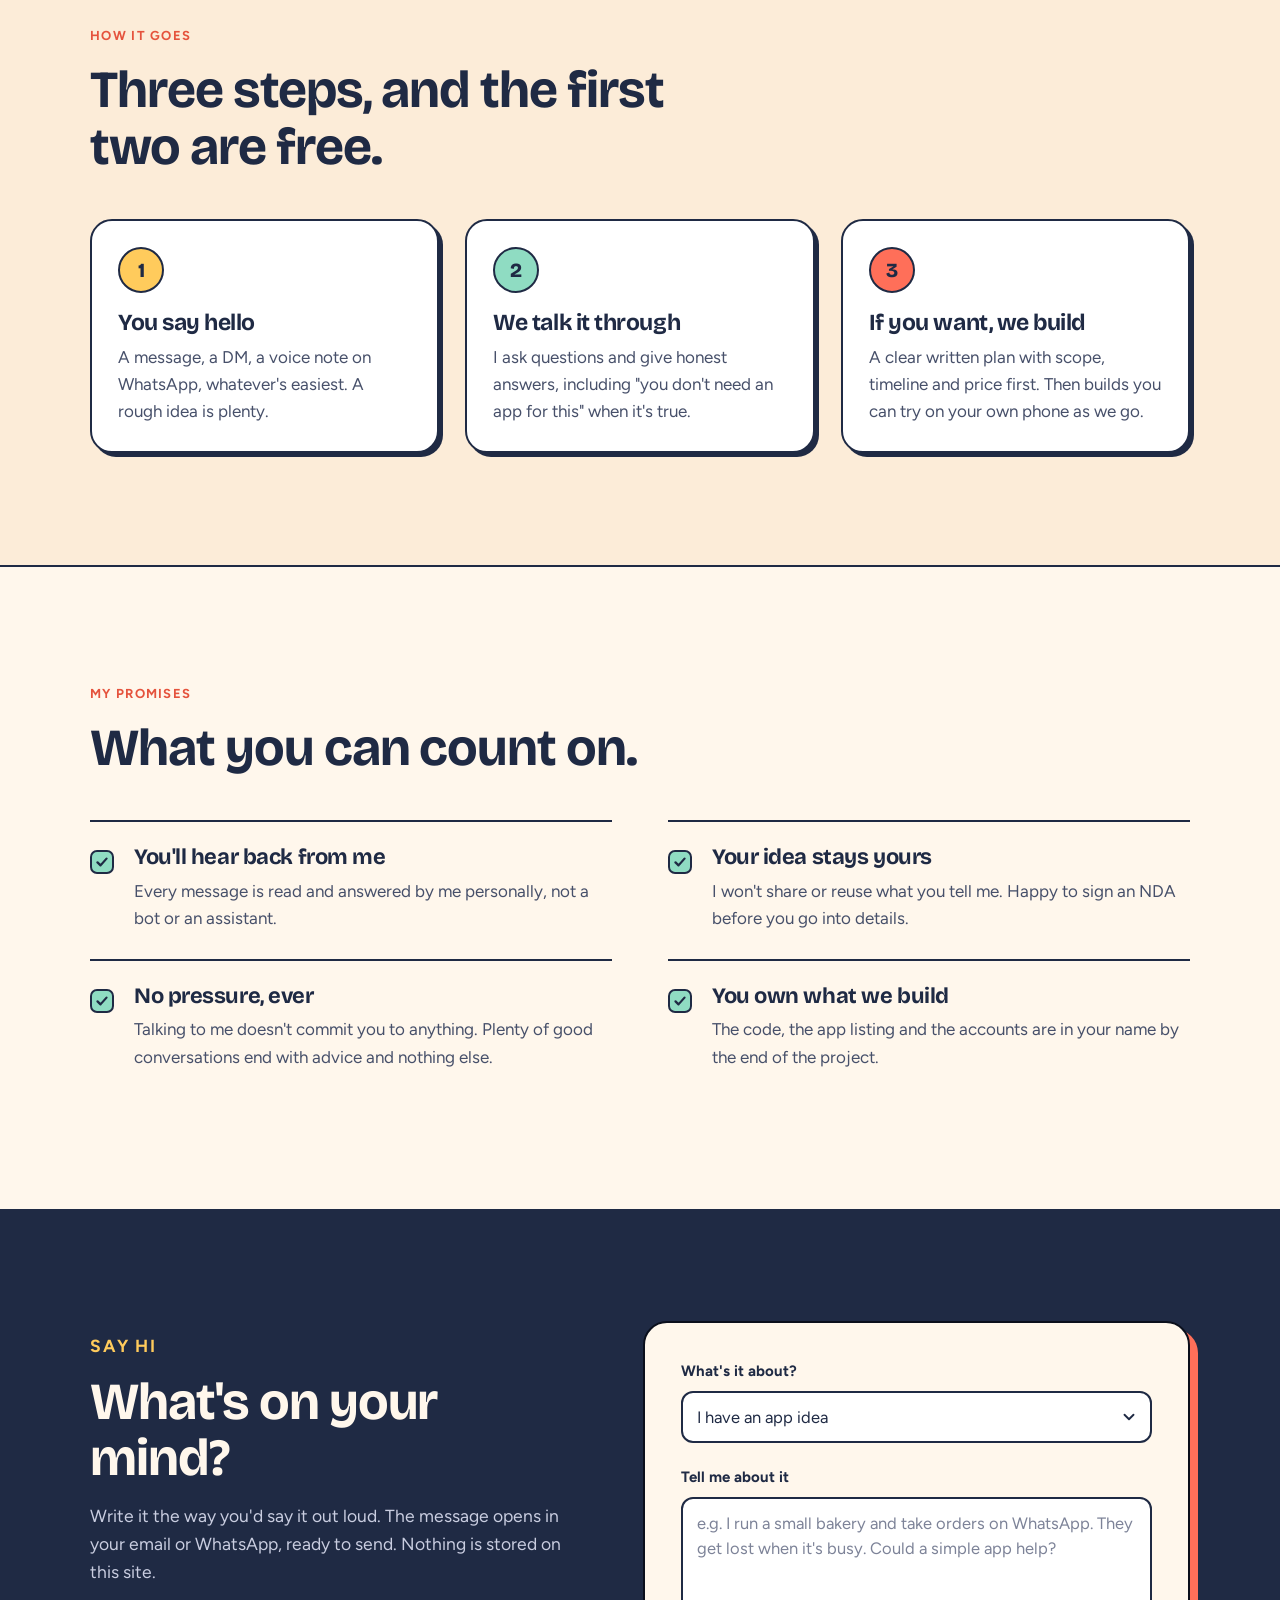
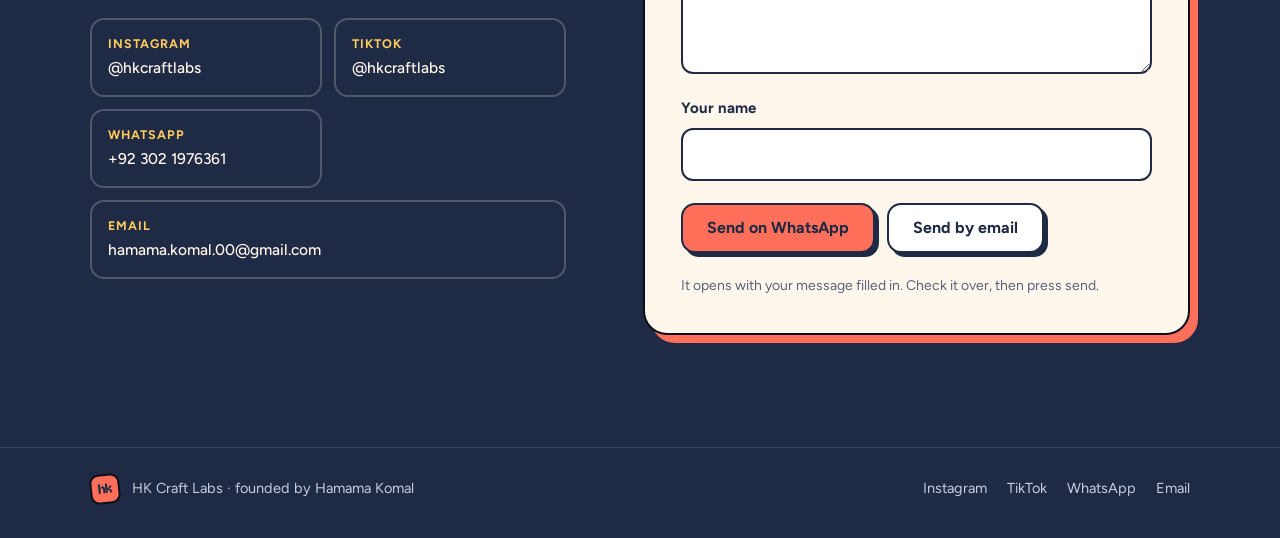
==== commit 1cddcb9b: "Reposition as a solo-founder studio page Drop portfolio links and past employers. Introduce Hamama a" ====
--- a/index.html
+++ b/index.html
@@ -3,21 +3,21 @@
 <head>
   <meta charset="utf-8" />
   <meta name="viewport" content="width=device-width, initial-scale=1" />
-  <title>HK Craft Labs — Flutter apps and AI tools, built by Hamama Komal</title>
-  <meta name="description" content="HK Craft Labs is the one-person studio of Hamama Komal, a Flutter developer and AI engineer with 9 apps on Google Play. Bring a problem or an idea — you talk directly to the person who builds it." />
-  <meta name="theme-color" content="#f2eee5" media="(prefers-color-scheme: light)" />
-  <meta name="theme-color" content="#161513" media="(prefers-color-scheme: dark)" />
+  <title>HK Craft Labs — apps and AI, made with care</title>
+  <meta name="description" content="HK Craft Labs is a new studio founded by Hamama Komal, a woman solo founder building Android apps and AI tools. Share an idea, ask a question, or just talk." />
+  <meta name="theme-color" content="#fff7ec" media="(prefers-color-scheme: light)" />
+  <meta name="theme-color" content="#131a2b" media="(prefers-color-scheme: dark)" />
   <link rel="icon" href="/favicon.svg" type="image/svg+xml" />
 
   <meta property="og:type" content="website" />
-  <meta property="og:title" content="HK Craft Labs — bring the problem, not the spec" />
-  <meta property="og:description" content="Flutter apps and practical AI tools, built by Hamama Komal. 9 apps shipped to Google Play." />
+  <meta property="og:title" content="HK Craft Labs — tell me the idea you keep thinking about" />
+  <meta property="og:description" content="A new studio for apps and AI, founded by Hamama Komal. Share an idea or just say hi." />
   <meta property="og:image" content="/og.png" />
   <meta name="twitter:card" content="summary_large_image" />
 
   <link rel="preconnect" href="https://fonts.googleapis.com" />
   <link rel="preconnect" href="https://fonts.gstatic.com" crossorigin />
-  <link href="https://fonts.googleapis.com/css2?family=Fraunces:ital,opsz,wght@0,9..144,300..600;1,9..144,300..500&family=IBM+Plex+Mono:wght@400;500&family=IBM+Plex+Sans:wght@400;500;600&display=swap" rel="stylesheet" />
+  <link href="https://fonts.googleapis.com/css2?family=Bricolage+Grotesque:opsz,wght@12..96,500..800&family=Caveat:wght@600&family=Figtree:wght@400;500;600;700&display=swap" rel="stylesheet" />
   <link rel="stylesheet" href="/styles.css" />
 </head>
 <body>
@@ -26,16 +26,24 @@
   <header class="masthead">
     <div class="wrap masthead__row">
       <a class="brand" href="#top" aria-label="HK Craft Labs, back to top">
-        <span class="brand__mark" aria-hidden="true">HK</span>
-        <span class="brand__name">Craft Labs<span class="dot" aria-hidden="true"></span></span>
+        <span class="brand__mark" aria-hidden="true">hk</span>
+        <span class="brand__name">Craft Labs</span>
       </a>
       <nav class="nav" aria-label="Primary">
-        <a href="#help">What I fix</a>
-        <a href="#work">Shipped</a>
-        <a href="#process">How it goes</a>
-        <a href="https://hamama-komal.vercel.app/" target="_blank" rel="noopener">Portfolio <span aria-hidden="true">↗</span></a>
+        <a href="#story">My story</a>
+        <a href="#make">What I make</a>
+        <a href="#topics">Talk about</a>
+        <a href="#promise">Promises</a>
       </nav>
-      <a class="btn btn--small" href="#talk">Start a conversation</a>
+      <div class="masthead__social">
+        <a class="icon-link" href="https://www.instagram.com/hkcraftlabs" target="_blank" rel="noopener" aria-label="HK Craft Labs on Instagram" data-social="instagram">
+          <svg viewBox="0 0 24 24" aria-hidden="true"><rect x="3" y="3" width="18" height="18" rx="5"/><circle cx="12" cy="12" r="4"/><circle cx="17.3" cy="6.7" r="1.1" class="fill"/></svg>
+        </a>
+        <a class="icon-link" href="https://www.tiktok.com/@hkcraftlabs" target="_blank" rel="noopener" aria-label="HK Craft Labs on TikTok" data-social="tiktok">
+          <svg viewBox="0 0 24 24" aria-hidden="true"><path d="M14 3v11.5a3.5 3.5 0 1 1-3.5-3.5"/><path d="M14 3c.4 2.6 2.2 4.4 5 4.6"/></svg>
+        </a>
+        <a class="btn btn--small" href="#talk">Say hi</a>
+      </div>
     </div>
   </header>
 
@@ -44,336 +52,267 @@
     <section class="hero" id="top">
       <div class="wrap hero__grid">
         <div class="hero__copy">
-          <p class="kicker"><span class="dot" aria-hidden="true"></span> A one-person studio · Bhakkar, Pakistan · Working remotely</p>
-          <h1 class="display">Bring me the problem, <em>not the spec.</em></h1>
+          <p class="pill"><span class="pulse" aria-hidden="true"></span> Open for conversations</p>
+          <h1 class="display">
+            Tell me the idea you keep
+            <span class="scribble">thinking about.<svg viewBox="0 0 300 18" preserveAspectRatio="none" aria-hidden="true"><path d="M3 12 C 60 4, 110 16, 160 8 S 250 5, 297 11"/></svg></span>
+          </h1>
           <p class="lede">
-            HK Craft Labs is where I, <strong>Hamama Komal</strong>, take on outside work: Android apps in Flutter
-            and AI tools that do something useful. You explain what's getting in your way, and I help you work out
-            what to build. If the answer is &ldquo;you don&rsquo;t need an app&rdquo;, I&rsquo;ll say that too.
+            I'm <strong>Hamama Komal</strong>, and HK Craft Labs is the studio I'm building on my own. I make
+            Android apps and AI tools. Before any of that, I listen. Bring an idea, a problem at work, or a
+            question you've been too shy to ask anyone.
           </p>
           <div class="hero__actions">
-            <a class="btn" href="#talk">Describe your problem</a>
-            <a class="link-arrow" href="#work">See what I've shipped</a>
+            <a class="btn btn--coral" href="#talk">Share your idea</a>
+            <a class="btn btn--ghost" href="#topics">Or just talk</a>
           </div>
         </div>
 
-        <aside class="ledger" aria-label="Facts you can check">
-          <p class="ledger__head">Things you can check</p>
-          <dl>
-            <div><dt>Apps live on Google Play</dt><dd>9</dd></div>
-            <div><dt>Day job</dt><dd>Flutter developer, Devlix Technologies</dd></div>
-            <div><dt>Also</dt><dd>AI engineer &amp; AI/ML instructor, XOKSIS</dd></div>
-            <div><dt>Building since</dt><dd>2024, native Android first</dd></div>
-            <div><dt>Who writes your code</dt><dd>Me. No hand-offs.</dd></div>
-          </dl>
-          <p class="ledger__foot">
-            <a href="https://www.linkedin.com/in/hamama-komal" target="_blank" rel="noopener">LinkedIn</a>
-            <a href="https://github.com/Hamama-Komal" target="_blank" rel="noopener">GitHub</a>
-            <a href="https://hamama-komal.vercel.app/Hamama-Komal-CV.pdf" target="_blank" rel="noopener">CV (PDF)</a>
-          </p>
+        <aside class="founder-card" aria-label="About the founder">
+          <span class="sticker">solo founder</span>
+          <div class="founder-card__top">
+            <span class="avatar" aria-hidden="true">HK</span>
+            <div>
+              <p class="founder-card__name">Hamama Komal</p>
+              <p class="founder-card__role">Founder, HK Craft Labs</p>
+            </div>
+          </div>
+          <ul class="founder-card__facts">
+            <li><span>Builds</span>Flutter apps · AI tools</li>
+            <li><span>Based in</span>Bhakkar, Pakistan</li>
+            <li><span>Works with</span>anyone, anywhere, online</li>
+            <li><span>Replies</span>personally, every time</li>
+          </ul>
+          <p class="founder-card__note">"No sales team. When you write, I'm the one who reads it."</p>
         </aside>
       </div>
     </section>
 
-    <!-- WHO -->
-    <section class="section" id="who">
-      <div class="wrap split">
-        <header class="section__label">
-          <span class="num">01</span>
-          <h2>Who you'll be talking to</h2>
-        </header>
-        <div class="prose">
-          <p class="big">
-            When you write to HK Craft Labs, the reply comes from the person who will write your code.
-          </p>
+    <!-- STORY -->
+    <section class="section" id="story">
+      <div class="wrap story">
+        <div class="story__head">
+          <p class="eyebrow">Why this exists</p>
+          <h2>I kept meeting people with good ideas and no one to ask.</h2>
+        </div>
+        <div class="story__body">
           <p>
-            I started in native Android with Java at a software house internship, then moved to Flutter and
-            shipped five apps in six months on a contract. I now build Flutter apps full-time, and two evenings a
-            week I teach LLM fundamentals and RAG pipelines to students.
+            For the last two years I've been building Android apps in Flutter and working with AI: language
+            models, chatbots that answer from your own documents, tools that take the boring parts of a job away.
+            I've shipped nine apps to Google Play.
           </p>
           <p>
-            Most of my apps were built alone, from requirement to Play Console. So I set up the structure at the
-            start and keep to it. The app has to make sense to whoever opens it next, and that is usually me, six
-            months later, with a crash report and no memory of why I did anything.
-          </p>
-          <p class="sig">
-            <span>Hamama Komal</span>
-            <a class="link-arrow" href="https://hamama-komal.vercel.app/" target="_blank" rel="noopener">Full portfolio and experience</a>
-          </p>
-        </div>
-      </div>
-    </section>
-
-    <!-- HELP -->
-    <section class="section" id="help">
-      <div class="wrap split">
-        <header class="section__label">
-          <span class="num">02</span>
-          <h2>What people usually come with</h2>
-          <p class="section__note">Four situations. Yours probably sounds like one of them. If it doesn't, write anyway.</p>
-        </header>
-        <ol class="cases">
-          <li class="case">
-            <p class="case__quote">&ldquo;I have an idea, but there's no app yet.&rdquo;</p>
-            <p class="case__body">
-              We cut the idea down to the smallest version that proves it, and I build that as a real Android app
-              in Flutter. It goes out through the Play Console under your account, so the listing is yours.
-            </p>
-            <p class="tags">Flutter · Firebase · Play Store release</p>
-          </li>
-          <li class="case">
-            <p class="case__quote">&ldquo;Our app works. Mostly.&rdquo;</p>
-            <p class="case__body">
-              Crashes you can't reproduce, screens that stutter on cheaper phones, a codebase nobody wants to touch.
-              I read it first and write down what's wrong, then fix it in an order that keeps the app shipping.
-            </p>
-            <p class="tags">Audits · Clean Architecture · Performance</p>
-          </li>
-          <li class="case">
-            <p class="case__quote">&ldquo;We want AI in it, but something actually useful.&rdquo;</p>
-            <p class="case__body">
-              Writing and grammar assistance, answers drawn from your own documents (RAG), or an LLM that handles
-              a repetitive step in your workflow. I'll also tell you where a plain rule would do the job better
-              than a model.
-            </p>
-            <p class="tags">LLMs · RAG · Python · FastAPI</p>
-          </li>
-          <li class="case">
-            <p class="case__quote">&ldquo;I just need someone to think it through with.&rdquo;</p>
-            <p class="case__body">
-              Before you spend money, a half-hour call to test the idea: who it's for, what the first version
-              needs, what can wait, and roughly what it takes. No obligation to hire me afterwards.
-            </p>
-            <p class="tags">Free first call · Honest scoping</p>
+            Along the way I noticed that almost everyone has an idea like this: an app for their shop, a quiz
+            for their class, a way to stop drowning in messages. Most of those ideas never go anywhere, because
+            people don't know where to start or who to trust with them.
+          </p>
+          <p>
+            So I started HK Craft Labs. It's small on purpose. I'm a woman building this from a small city, on my
+            own terms, and I want it to be a place where anyone feels comfortable walking in with a half-formed
+            idea, whatever their background.
+          </p>
+          <p class="handwritten">— Hamama</p>
+        </div>
+      </div>
+    </section>
+
+    <!-- MAKE -->
+    <section class="section section--tint" id="make">
+      <div class="wrap">
+        <div class="section__head">
+          <p class="eyebrow">What I make</p>
+          <h2>Two crafts, one studio.</h2>
+          <p class="section__note">Apps and AI fit well together. Most of the useful ideas I hear need a bit of both.</p>
+        </div>
+
+        <div class="lanes">
+          <article class="lane lane--mint">
+            <p class="lane__tag">Apps</p>
+            <h3>Android apps, from idea to Play Store</h3>
+            <ul>
+              <li>A first version of your idea, small enough to test quickly</li>
+              <li>Apps for your shop, class, clinic or community</li>
+              <li>Fixing an app that crashes, lags or nobody can maintain</li>
+              <li>Publishing on Google Play under your own name</li>
+            </ul>
+            <p class="lane__stack">Flutter · Dart · Firebase</p>
+          </article>
+
+          <article class="lane lane--lilac">
+            <p class="lane__tag">AI</p>
+            <h3>AI that does a real job</h3>
+            <ul>
+              <li>A chatbot that answers from your own documents or FAQs</li>
+              <li>Writing, grammar and translation helpers</li>
+              <li>Automating the repetitive parts of your work</li>
+              <li>AI features inside an app, like smart search or suggestions</li>
+            </ul>
+            <p class="lane__stack">LLMs · RAG · Python · FastAPI</p>
+          </article>
+
+          <article class="lane lane--sun">
+            <p class="lane__tag">Talk</p>
+            <h3>Advice, before you spend anything</h3>
+            <ul>
+              <li>Is my idea worth building?</li>
+              <li>Do I need an app, a website, or neither?</li>
+              <li>Can AI actually help with this?</li>
+              <li>Where do I start learning?</li>
+            </ul>
+            <p class="lane__stack">Free · No obligation</p>
+          </article>
+        </div>
+      </div>
+    </section>
+
+    <!-- TOPICS -->
+    <section class="section" id="topics">
+      <div class="wrap">
+        <div class="section__head">
+          <p class="eyebrow">Talk about anything</p>
+          <h2>Not sure how to start? Pick one.</h2>
+          <p class="section__note">Tap a topic and it'll be ready in the message box below. You only need to add a line or two.</p>
+        </div>
+
+        <ul class="topics" role="list">
+          <li><button type="button" class="topic topic--coral" data-topic="I have an app idea">I have an app idea<span aria-hidden="true">→</span></button></li>
+          <li><button type="button" class="topic topic--mint" data-topic="Can AI help my business?">Can AI help my business?<span aria-hidden="true">→</span></button></li>
+          <li><button type="button" class="topic topic--sun" data-topic="Is my idea worth building?">Is my idea worth building?<span aria-hidden="true">→</span></button></li>
+          <li><button type="button" class="topic topic--lilac" data-topic="My app needs fixing">My app needs fixing<span aria-hidden="true">→</span></button></li>
+          <li><button type="button" class="topic topic--sky" data-topic="I want to learn Flutter or AI">I want to learn Flutter or AI<span aria-hidden="true">→</span></button></li>
+          <li><button type="button" class="topic topic--coral" data-topic="Women in tech: let's connect">Women in tech: let's connect<span aria-hidden="true">→</span></button></li>
+          <li><button type="button" class="topic topic--mint" data-topic="Collaboration">Let's work on something together<span aria-hidden="true">→</span></button></li>
+          <li><button type="button" class="topic topic--plain" data-topic="Something else">Something else entirely<span aria-hidden="true">→</span></button></li>
+        </ul>
+      </div>
+    </section>
+
+    <!-- HOW -->
+    <section class="section section--tint" id="how">
+      <div class="wrap">
+        <div class="section__head">
+          <p class="eyebrow">How it goes</p>
+          <h2>Three steps, and the first two are free.</h2>
+        </div>
+        <ol class="steps">
+          <li class="step">
+            <span class="step__n">1</span>
+            <h3>You say hello</h3>
+            <p>A message, a DM, a voice note on WhatsApp, whatever's easiest. A rough idea is plenty.</p>
+          </li>
+          <li class="step">
+            <span class="step__n">2</span>
+            <h3>We talk it through</h3>
+            <p>I ask questions and give honest answers, including "you don't need an app for this" when it's true.</p>
+          </li>
+          <li class="step">
+            <span class="step__n">3</span>
+            <h3>If you want, we build</h3>
+            <p>A clear written plan with scope, timeline and price first. Then builds you can try on your own phone as we go.</p>
           </li>
         </ol>
       </div>
     </section>
 
-    <!-- WORK -->
-    <section class="section" id="work">
-      <div class="wrap">
-        <header class="section__label section__label--wide">
-          <span class="num">03</span>
-          <h2>Shipped, and still live</h2>
-          <p class="section__note">Every one of these is on Google Play right now. Tap one and check it yourself.</p>
-        </header>
-
-        <ul class="shipped">
+    <!-- PROMISES -->
+    <section class="section" id="promise">
+      <div class="wrap promise">
+        <div class="section__head">
+          <p class="eyebrow">My promises</p>
+          <h2>What you can count on.</h2>
+        </div>
+        <ul class="promises">
           <li>
-            <a href="https://play.google.com/store/apps/details?id=com.photovault.photolocker.hidephotos.hidevideos.privatevault.gallerylock" target="_blank" rel="noopener">
-              <span class="shipped__name">Hide Photos &amp; Videos</span>
-              <span class="shipped__what">Private on-device vault. Files stay intact, and nothing gets uploaded.</span>
-              <span class="shipped__stack">Flutter · Local storage</span>
-            </a>
+            <h3>You'll hear back from me</h3>
+            <p>Every message is read and answered by me personally, not a bot or an assistant.</p>
           </li>
           <li>
-            <a href="https://play.google.com/store/apps/details?id=com.voicechanger.voiceeffects.audioeffects.appqubit" target="_blank" rel="noopener">
-              <span class="shipped__name">Voice Changer</span>
-              <span class="shipped__what">Record, apply an effect and play it back. Everything runs on the phone, even offline.</span>
-              <span class="shipped__stack">Flutter · Audio processing</span>
-            </a>
+            <h3>Your idea stays yours</h3>
+            <p>I won't share or reuse what you tell me. Happy to sign an NDA before you go into details.</p>
           </li>
           <li>
-            <a href="https://play.google.com/store/apps/details?id=com.football.wallpapers.ronaldo.messi.neymar.appqubit" target="_blank" rel="noopener">
-              <span class="shipped__name">Football Wallpapers</span>
-              <span class="shipped__what">Light previews keep scrolling smooth. Full resolution loads only when you apply one.</span>
-              <span class="shipped__stack">Flutter · Image caching</span>
-            </a>
+            <h3>No pressure, ever</h3>
+            <p>Talking to me doesn't commit you to anything. Plenty of good conversations end with advice and nothing else.</p>
           </li>
           <li>
-            <a href="https://play.google.com/store/apps/details?id=com.appqubit.independenceday.photoeditor" target="_blank" rel="noopener">
-              <span class="shipped__name">14 August Photo Editor</span>
-              <span class="shipped__what">Pick a photo, pick a frame, export. Three taps.</span>
-              <span class="shipped__stack">Flutter · Image editing</span>
-            </a>
-          </li>
-          <li>
-            <a href="https://play.google.com/store/apps/details?id=com.ai.grammar.checker.learnenglishgrammar.english" target="_blank" rel="noopener">
-              <span class="shipped__name">AI Grammar Checker</span>
-              <span class="shipped__what">A writing assistant that corrects grammar and suggests improvements.</span>
-              <span class="shipped__stack">Flutter · REST APIs · AI</span>
-            </a>
-          </li>
-          <li>
-            <a href="https://play.google.com/store/apps/details?id=com.voicenotescreator.notepadapp" target="_blank" rel="noopener">
-              <span class="shipped__name">Voice Notes</span>
-              <span class="shipped__what">Voice diary and memo recorder, stored on the device.</span>
-              <span class="shipped__stack">Flutter · Audio</span>
-            </a>
-          </li>
-          <li>
-            <a href="https://play.google.com/store/apps/details?id=com.ct.tatussaver.videodownloader.statusdownloader" target="_blank" rel="noopener">
-              <span class="shipped__name">Status Saver</span>
-              <span class="shipped__what">Saves and organises status media.</span>
-              <span class="shipped__stack">Flutter · File I/O</span>
-            </a>
-          </li>
-          <li>
-            <a href="https://play.google.com/store/apps/details?id=com.land.area.landareacalculator.gps" target="_blank" rel="noopener">
-              <span class="shipped__name">GPS Land Area Calculator</span>
-              <span class="shipped__what">Measure land area by walking it with GPS or drawing it on the map.</span>
-              <span class="shipped__stack">Flutter · Google Maps</span>
-            </a>
-          </li>
-          <li>
-            <a href="https://play.google.com/store/apps/details?id=com.appqubit.independenceday.frames.wallpapers" target="_blank" rel="noopener">
-              <span class="shipped__name">15 August Tiranga Frames</span>
-              <span class="shipped__what">Themed frames and wallpapers for Independence Day.</span>
-              <span class="shipped__stack">Flutter · Image editing</span>
-            </a>
+            <h3>You own what we build</h3>
+            <p>The code, the app listing and the accounts are in your name by the end of the project.</p>
           </li>
         </ul>
-        <p class="aside-note">
-          I built these while working with the companies on my portfolio, so the Play listings carry their developer names.
-          The <a href="https://hamama-komal.vercel.app/#work" target="_blank" rel="noopener">portfolio</a> has the longer write-ups.
-        </p>
-      </div>
-    </section>
-
-    <!-- PROCESS -->
-    <section class="section" id="process">
-      <div class="wrap split">
-        <header class="section__label">
-          <span class="num">04</span>
-          <h2>How a conversation turns into a project</h2>
-          <p class="section__note">You can stop after any step. Steps one to three cost nothing.</p>
-        </header>
-        <ol class="steps">
-          <li>
-            <span class="steps__n">1</span>
-            <div>
-              <h3>You write a few lines</h3>
-              <p>What's wrong, or what you want to exist. A rough paragraph is enough, and you don't need technical words.</p>
-            </div>
-          </li>
-          <li>
-            <span class="steps__n">2</span>
-            <div>
-              <h3>I reply with questions</h3>
-              <p>Within two working days. Usually three or four questions that change what should be built.</p>
-            </div>
-          </li>
-          <li>
-            <span class="steps__n">3</span>
-            <div>
-              <h3>A call, if it helps</h3>
-              <p>Thirty minutes on a call or WhatsApp. We agree on the smallest useful version, and on what can wait.</p>
-            </div>
-          </li>
-          <li>
-            <span class="steps__n">4</span>
-            <div>
-              <h3>A written plan</h3>
-              <p>Scope, milestones, timeline and price, in writing, before any work starts. Nothing gets added later without asking you.</p>
-            </div>
-          </li>
-          <li>
-            <span class="steps__n">5</span>
-            <div>
-              <h3>Builds you can install</h3>
-              <p>A new build on your phone at every milestone, so you're judging the real app and not a status report.</p>
-            </div>
-          </li>
-        </ol>
-      </div>
-    </section>
-
-    <!-- FAQ -->
-    <section class="section" id="faq">
-      <div class="wrap split">
-        <header class="section__label">
-          <span class="num">05</span>
-          <h2>Straight answers</h2>
-        </header>
-        <div class="faq">
-          <details>
-            <summary>Is it really just you?</summary>
-            <p>Yes. That's the point of the studio: the person you explain the problem to is the person who solves it. It also means I take on only a few projects at once, and I'll tell you honestly if I don't have room.</p>
-          </details>
-          <details>
-            <summary>Who owns the code and the app?</summary>
-            <p>You do. The source code, the Play Console listing and any accounts we set up are in your name by the end of the project.</p>
-          </details>
-          <details>
-            <summary>Can I share my idea safely?</summary>
-            <p>Yes. I'm happy to sign an NDA before you go into details. Until then, you can describe the idea in general terms.</p>
-          </details>
-          <details>
-            <summary>What does it cost?</summary>
-            <p>It depends on scope, which is why the price comes in the written plan and not before. A small fix and a new app are different jobs. If your budget is tight, say so early and we'll shape the first version around it.</p>
-          </details>
-          <details>
-            <summary>Do you build for iOS?</summary>
-            <p>Flutter builds for both, but Android and Google Play are where I've shipped. If you need an iOS release, we'll talk about it plainly at the start, not partway through the project.</p>
-          </details>
-          <details>
-            <summary>What if I only want advice?</summary>
-            <p>That's fine. A lot of good projects start with a conversation that ends in &ldquo;don&rsquo;t build that yet&rdquo;. Write in and ask.</p>
-          </details>
-        </div>
       </div>
     </section>
 
     <!-- CONTACT -->
     <section class="section section--talk" id="talk">
-      <div class="wrap split">
-        <header class="section__label">
-          <span class="num">06</span>
-          <h2>Tell me what you're working on</h2>
-          <p class="section__note">
-            Fill this in and it opens as a ready-to-send email or WhatsApp message. Nothing is stored on this site.
-          </p>
-          <ul class="direct">
-            <li><span>Email</span><a href="mailto:hamama.komal.00@gmail.com">hamama.komal.00@gmail.com</a></li>
-            <li><span>WhatsApp / phone</span><a href="https://wa.me/923021976361" target="_blank" rel="noopener">+92 302 1976361</a></li>
-            <li><span>LinkedIn</span><a href="https://www.linkedin.com/in/hamama-komal" target="_blank" rel="noopener">hamama-komal</a></li>
+      <div class="wrap talk">
+        <div class="talk__intro">
+          <p class="eyebrow eyebrow--light">Say hi</p>
+          <h2>What's on your mind?</h2>
+          <p>
+            Write it the way you'd say it out loud. The message opens in your email or WhatsApp, ready to send.
+            Nothing is stored on this site.
+          </p>
+
+          <ul class="channels">
+            <li>
+              <a href="https://www.instagram.com/hkcraftlabs" target="_blank" rel="noopener" data-social="instagram">
+                <span class="channels__label">Instagram</span>
+                <span class="channels__value" data-social-handle="instagram">@hkcraftlabs</span>
+              </a>
+            </li>
+            <li>
+              <a href="https://www.tiktok.com/@hkcraftlabs" target="_blank" rel="noopener" data-social="tiktok">
+                <span class="channels__label">TikTok</span>
+                <span class="channels__value" data-social-handle="tiktok">@hkcraftlabs</span>
+              </a>
+            </li>
+            <li>
+              <a href="https://wa.me/923021976361" target="_blank" rel="noopener">
+                <span class="channels__label">WhatsApp</span>
+                <span class="channels__value">+92 302 1976361</span>
+              </a>
+            </li>
+            <li>
+              <a href="mailto:hamama.komal.00@gmail.com">
+                <span class="channels__label">Email</span>
+                <span class="channels__value">hamama.komal.00@gmail.com</span>
+              </a>
+            </li>
           </ul>
-        </header>
+        </div>
 
         <form class="brief" id="brief" novalidate>
-          <fieldset class="chips">
-            <legend>Where are you right now?</legend>
-            <label><input type="radio" name="stage" value="I have an idea, no app yet" checked /><span>An idea, no app yet</span></label>
-            <label><input type="radio" name="stage" value="I have an app that needs work" /><span>An app that needs work</span></label>
-            <label><input type="radio" name="stage" value="I want to add AI to something" /><span>Adding AI to something</span></label>
-            <label><input type="radio" name="stage" value="I want to talk an idea through" /><span>Just want to talk it through</span></label>
-          </fieldset>
-
           <label class="field">
-            <span class="field__label">What's the problem, or the idea?</span>
-            <textarea name="problem" rows="6" required placeholder="e.g. Our delivery riders track orders on paper and we lose about a third of them by evening. I'd like something simple on their phones."></textarea>
-            <span class="field__hint">Plain words are fine. Who has the problem, and what happens today because of it?</span>
+            <span class="field__label">What's it about?</span>
+            <select name="topic" id="topic">
+              <option>I have an app idea</option>
+              <option>Can AI help my business?</option>
+              <option>Is my idea worth building?</option>
+              <option>My app needs fixing</option>
+              <option>I want to learn Flutter or AI</option>
+              <option>Women in tech: let's connect</option>
+              <option>Collaboration</option>
+              <option>Something else</option>
+            </select>
           </label>
 
-          <div class="field-row">
-            <label class="field">
-              <span class="field__label">Your name</span>
-              <input type="text" name="name" autocomplete="name" required />
-            </label>
-            <label class="field">
-              <span class="field__label">How soon? <em>(optional)</em></span>
-              <select name="timeline">
-                <option value="">Not sure yet</option>
-                <option>This month</option>
-                <option>In the next 2–3 months</option>
-                <option>No fixed date</option>
-              </select>
-            </label>
+          <label class="field">
+            <span class="field__label">Tell me about it</span>
+            <textarea name="message" id="message" rows="6" required placeholder="e.g. I run a small bakery and take orders on WhatsApp. They get lost when it's busy. Could a simple app help?"></textarea>
+          </label>
+
+          <label class="field">
+            <span class="field__label">Your name</span>
+            <input type="text" name="name" autocomplete="name" required />
+          </label>
+
+          <p class="form-error" id="form-error" role="alert" hidden></p>
+
+          <div class="brief__send">
+            <button class="btn btn--coral" type="submit" data-channel="whatsapp">Send on WhatsApp</button>
+            <button class="btn btn--ghost" type="submit" data-channel="email">Send by email</button>
           </div>
-
-          <label class="field">
-            <span class="field__label">Company or project <em>(optional)</em></span>
-            <input type="text" name="org" autocomplete="organization" />
-          </label>
-
-          <p class="form-error" id="form-error" role="alert" hidden></p>
-
-          <div class="brief__send">
-            <button class="btn" type="submit" data-channel="email">Send by email</button>
-            <button class="btn btn--ghost" type="submit" data-channel="whatsapp">Send on WhatsApp</button>
-          </div>
-          <p class="field__hint">Your email or WhatsApp opens with the message filled in. Read it over and press send.</p>
+          <p class="brief__hint">It opens with your message filled in. Check it over, then press send.</p>
         </form>
       </div>
     </section>
@@ -381,12 +320,12 @@
 
   <footer class="footer">
     <div class="wrap footer__row">
-      <p><span class="brand__name">HK Craft Labs<span class="dot" aria-hidden="true"></span></span> Flutter apps and AI tools, by Hamama Komal.</p>
+      <p class="footer__brand"><span class="brand__mark" aria-hidden="true">hk</span> HK Craft Labs · founded by Hamama Komal</p>
       <p class="footer__links">
-        <a href="https://hamama-komal.vercel.app/" target="_blank" rel="noopener">Portfolio</a>
-        <a href="https://github.com/Hamama-Komal" target="_blank" rel="noopener">GitHub</a>
-        <a href="https://www.linkedin.com/in/hamama-komal" target="_blank" rel="noopener">LinkedIn</a>
-        <a href="#top">Top</a>
+        <a href="https://www.instagram.com/hkcraftlabs" target="_blank" rel="noopener" data-social="instagram">Instagram</a>
+        <a href="https://www.tiktok.com/@hkcraftlabs" target="_blank" rel="noopener" data-social="tiktok">TikTok</a>
+        <a href="https://wa.me/923021976361" target="_blank" rel="noopener">WhatsApp</a>
+        <a href="mailto:hamama.komal.00@gmail.com">Email</a>
       </p>
     </div>
   </footer>
--- a/styles.css
+++ b/styles.css
@@ -1,22 +1,35 @@
 /* HK Craft Labs
-   Paper-and-ink palette, one red accent carried over from the portfolio's dot. */
+   Warm cream paper, navy ink, and flat blocks of coral, mint, sun and lilac.
+   Cards carry a solid offset shadow, like paper cut-outs on a desk. */
 
 :root {
-  --paper: #f2eee5;
-  --paper-2: #ebe6da;
-  --card: #f8f5ee;
-  --ink: #1b1a17;
-  --ink-2: #4a4740;
-  --ink-3: #6f6a60;
-  --rule: #d6cfbf;
-  --rule-strong: #1b1a17;
-  --accent: #c8402a;
-  --accent-ink: #fff8f2;
-  --focus: #c8402a;
-
-  --serif: "Fraunces", Georgia, "Times New Roman", serif;
-  --sans: "IBM Plex Sans", system-ui, -apple-system, "Segoe UI", sans-serif;
-  --mono: "IBM Plex Mono", ui-monospace, "Cascadia Mono", Consolas, monospace;
+  --bg: #fff7ec;
+  --bg-2: #fcecd8;
+  --surface: #ffffff;
+  --ink: #1f2a44;
+  --ink-2: #47506a;
+  --ink-3: #6e7690;
+  --line: #1f2a44;
+  --soft-line: #ead9c2;
+
+  --coral: #ff6f59;
+  --coral-deep: #e5533d;
+  --mint: #8fdcc2;
+  --sun: #ffcb5c;
+  --lilac: #c8b8ff;
+  --sky: #9fd0ff;
+  --on-color: #1f2a44;
+
+  --talk-bg: #1f2a44;
+  --talk-ink: #fff7ec;
+  --talk-ink-2: #c9cde0;
+
+  --shadow: 4px 4px 0 var(--line);
+  --shadow-lg: 7px 7px 0 var(--line);
+
+  --display: "Bricolage Grotesque", "Segoe UI", system-ui, sans-serif;
+  --sans: "Figtree", system-ui, -apple-system, "Segoe UI", sans-serif;
+  --hand: "Caveat", "Segoe Print", cursive;
 
   --wrap: 1180px;
   --gutter: clamp(16px, 4vw, 40px);
@@ -25,17 +38,19 @@
 
 @media (prefers-color-scheme: dark) {
   :root:not([data-theme="light"]) {
-    --paper: #161513;
-    --paper-2: #1d1c19;
-    --card: #1f1e1b;
-    --ink: #ece7dc;
-    --ink-2: #bdb6a8;
-    --ink-3: #908a7e;
-    --rule: #34322d;
-    --rule-strong: #ece7dc;
-    --accent: #e0573f;
-    --accent-ink: #1b0f0b;
-    --focus: #e0573f;
+    --bg: #131a2b;
+    --bg-2: #18213a;
+    --surface: #1d2742;
+    --ink: #fff3e2;
+    --ink-2: #d2d5e3;
+    --ink-3: #9ca3bd;
+    --line: #0a0f1c;
+    --soft-line: #2a3556;
+    --talk-bg: #0e1422;
+    --talk-ink: #fff3e2;
+    --talk-ink-2: #b9bfd6;
+    --shadow: 4px 4px 0 #0a0f1c;
+    --shadow-lg: 7px 7px 0 #0a0f1c;
     color-scheme: dark;
   }
 }
@@ -49,309 +64,338 @@
 
 body {
   margin: 0;
-  background: var(--paper);
+  background: var(--bg);
   color: var(--ink);
   font-family: var(--sans);
   font-size: 17px;
   line-height: 1.6;
   -webkit-font-smoothing: antialiased;
-  text-rendering: optimizeLegibility;
-}
-
-img, svg { display: block; max-width: 100%; }
+}
+
+h1, h2, h3 { margin: 0; font-family: var(--display); font-weight: 700; line-height: 1.08; letter-spacing: -0.02em; }
+p { margin: 0; }
 a { color: inherit; }
-h1, h2, h3 { margin: 0; font-weight: 400; }
-p { margin: 0; }
-
-:focus-visible { outline: 2px solid var(--focus); outline-offset: 3px; border-radius: 2px; }
+button { font: inherit; color: inherit; }
+
+:focus-visible { outline: 3px solid var(--coral); outline-offset: 3px; border-radius: 6px; }
 
 .skip {
   position: absolute; left: 12px; top: -60px; z-index: 50;
-  background: var(--ink); color: var(--paper); padding: 8px 14px; text-decoration: none;
+  background: var(--ink); color: var(--bg); padding: 8px 14px; border-radius: 8px; text-decoration: none;
 }
 .skip:focus { top: 12px; }
 
 .wrap { max-width: var(--wrap); margin: 0 auto; padding: 0 var(--gutter); }
-
-.dot {
-  display: inline-block; width: 7px; height: 7px; border-radius: 50%;
-  background: var(--accent); vertical-align: middle;
-}
 
 /* ---------- Masthead ---------- */
 
 .masthead {
   position: sticky; top: 0; z-index: 20;
-  background: color-mix(in srgb, var(--paper) 92%, transparent);
-  backdrop-filter: saturate(1.2) blur(8px);
-  -webkit-backdrop-filter: saturate(1.2) blur(8px);
-  border-bottom: 1px solid var(--rule);
-}
-.masthead__row { display: flex; align-items: center; gap: 24px; height: 64px; }
+  background: color-mix(in srgb, var(--bg) 94%, transparent);
+  backdrop-filter: blur(8px);
+  -webkit-backdrop-filter: blur(8px);
+  border-bottom: 2px solid var(--ink);
+}
+.masthead__row { display: flex; align-items: center; gap: 28px; height: 68px; }
 
 .brand { display: inline-flex; align-items: center; gap: 10px; text-decoration: none; }
 .brand__mark {
-  display: inline-grid; place-items: center; width: 32px; height: 32px;
-  border: 1.5px solid var(--ink); border-radius: 50%;
-  font-family: var(--serif); font-size: 13px; font-weight: 600; letter-spacing: -0.02em;
-}
-.brand__name { font-family: var(--serif); font-size: 19px; font-weight: 500; letter-spacing: -0.01em; }
-.brand__name .dot { margin-left: 4px; transform: translateY(-2px); width: 6px; height: 6px; }
-
-.nav { display: flex; gap: 26px; margin-left: auto; font-size: 14.5px; }
+  display: inline-grid; place-items: center; width: 36px; height: 36px; flex: none;
+  background: var(--coral); color: var(--on-color);
+  border: 2px solid var(--line); border-radius: 11px;
+  font: 800 15px/1 var(--display); letter-spacing: -0.03em;
+  transform: rotate(-6deg);
+}
+.brand__name { font: 700 20px/1 var(--display); letter-spacing: -0.02em; }
+
+.nav { display: flex; gap: 26px; margin-left: auto; font-size: 15px; font-weight: 500; }
 .nav a { text-decoration: none; color: var(--ink-2); }
-.nav a:hover { color: var(--ink); text-decoration: underline; text-underline-offset: 5px; text-decoration-thickness: 1px; }
-
-@media (max-width: 860px) {
+.nav a:hover { color: var(--ink); text-decoration: underline wavy var(--coral); text-underline-offset: 6px; }
+
+.masthead__social { display: flex; align-items: center; gap: 8px; }
+.icon-link {
+  display: inline-grid; place-items: center; width: 40px; height: 40px; border-radius: 12px;
+  color: var(--ink); transition: background-color .15s ease;
+}
+.icon-link:hover { background: var(--bg-2); }
+.icon-link svg { width: 21px; height: 21px; fill: none; stroke: currentColor; stroke-width: 1.8; stroke-linecap: round; stroke-linejoin: round; }
+.icon-link svg .fill { fill: currentColor; stroke: none; }
+.masthead__social .btn { margin-left: 6px; }
+
+@media (max-width: 900px) {
   .nav { display: none; }
-  .masthead .btn--small { margin-left: auto; }
-}
-@media (max-width: 420px) {
-  .brand__mark { display: none; }
+  .masthead__social { margin-left: auto; }
+}
+@media (max-width: 380px) {
+  .brand__name { font-size: 18px; }
+  .masthead__social .icon-link { width: 34px; }
 }
 
 /* ---------- Buttons ---------- */
 
 .btn {
   display: inline-flex; align-items: center; justify-content: center; gap: 8px;
-  font: 500 15px/1 var(--sans);
-  padding: 15px 22px; border-radius: 999px;
-  background: var(--ink); color: var(--paper);
-  border: 1.5px solid var(--ink);
+  font: 700 16px/1 var(--sans);
+  padding: 15px 24px; border-radius: 14px;
+  background: var(--ink); color: var(--bg);
+  border: 2px solid var(--line);
+  box-shadow: var(--shadow);
   text-decoration: none; cursor: pointer;
-  transition: background-color .2s ease, color .2s ease, transform .2s ease;
-}
-.btn:hover { background: var(--accent); border-color: var(--accent); color: var(--accent-ink); }
-.btn:active { transform: translateY(1px); }
-.btn--small { padding: 10px 16px; font-size: 14px; }
-.btn--ghost { background: transparent; color: var(--ink); }
-.btn--ghost:hover { background: var(--ink); border-color: var(--ink); color: var(--paper); }
-
-.link-arrow {
-  font-size: 15px; font-weight: 500; text-decoration: none;
-  border-bottom: 1px solid currentColor; padding-bottom: 2px;
-}
-.link-arrow::after { content: " →"; transition: margin .2s ease; }
-.link-arrow:hover { color: var(--accent); }
+  transition: transform .15s ease, box-shadow .15s ease, background-color .15s ease;
+}
+.btn:hover { transform: translate(-2px, -2px); box-shadow: 6px 6px 0 var(--line); }
+.btn:active { transform: translate(3px, 3px); box-shadow: 1px 1px 0 var(--line); }
+.btn--coral { background: var(--coral); color: var(--on-color); }
+.btn--ghost { background: var(--surface); color: var(--ink); }
+.btn--small { padding: 10px 16px; font-size: 14.5px; border-radius: 12px; box-shadow: 3px 3px 0 var(--line); }
+.btn--small:hover { box-shadow: 4px 4px 0 var(--line); }
 
 /* ---------- Hero ---------- */
 
-.hero { padding: clamp(56px, 9vw, 120px) 0 clamp(56px, 8vw, 104px); border-bottom: 1px solid var(--rule); }
-.hero__grid { display: grid; grid-template-columns: minmax(0, 1.55fr) minmax(0, 1fr); gap: clamp(40px, 6vw, 88px); align-items: end; }
-
-.kicker {
-  font-family: var(--mono); font-size: 12.5px; letter-spacing: 0.04em; text-transform: uppercase;
-  color: var(--ink-3); display: flex; align-items: center; gap: 10px; flex-wrap: wrap;
-}
+.hero { padding: clamp(48px, 8vw, 104px) 0 clamp(64px, 9vw, 112px); }
+.hero__grid { display: grid; grid-template-columns: minmax(0, 1.45fr) minmax(0, 1fr); gap: clamp(40px, 6vw, 80px); align-items: center; }
+@media (max-width: 920px) { .hero__grid { grid-template-columns: 1fr; } }
+
+.pill {
+  display: inline-flex; align-items: center; gap: 10px;
+  padding: 7px 14px 7px 12px; border-radius: 999px;
+  background: var(--mint); color: var(--on-color);
+  border: 2px solid var(--line);
+  font-size: 14px; font-weight: 600;
+}
+.pulse { width: 9px; height: 9px; border-radius: 50%; background: #10805e; position: relative; }
+@media (prefers-reduced-motion: no-preference) {
+  .pulse::after {
+    content: ""; position: absolute; inset: -4px; border-radius: 50%; border: 2px solid #10805e;
+    animation: pulse 1.8s ease-out infinite;
+  }
+}
+@keyframes pulse { from { transform: scale(.5); opacity: 1; } to { transform: scale(1.5); opacity: 0; } }
 
 .display {
-  font-family: var(--serif);
-  font-size: clamp(44px, 7.4vw, 96px);
-  line-height: 0.98;
-  letter-spacing: -0.022em;
-  font-variation-settings: "opsz" 144;
-  font-weight: 380;
   margin-top: 26px;
-  max-width: 11.5ch;
-}
-.display em { font-style: italic; font-weight: 300; color: var(--accent); }
-
-.lede { margin-top: 30px; font-size: clamp(17px, 1.6vw, 19.5px); line-height: 1.6; color: var(--ink-2); max-width: 36em; }
-.lede strong { color: var(--ink); font-weight: 600; }
-
-.hero__actions { margin-top: 36px; display: flex; align-items: center; gap: 28px; flex-wrap: wrap; }
-
-.ledger {
-  border-top: 2px solid var(--rule-strong);
-  padding-top: 14px;
-}
-.ledger__head {
-  font-family: var(--mono); font-size: 12px; letter-spacing: 0.06em; text-transform: uppercase; color: var(--ink-3);
-}
-.ledger dl { margin: 10px 0 0; }
-.ledger dl > div {
-  display: grid; grid-template-columns: 1fr auto; gap: 16px; align-items: baseline;
-  padding: 13px 0; border-bottom: 1px dashed var(--rule);
-}
-.ledger dt { font-size: 14px; color: var(--ink-3); }
-.ledger dd { margin: 0; font-size: 15px; font-weight: 500; text-align: right; }
-.ledger dl > div:first-child dd { font-family: var(--serif); font-size: 34px; font-weight: 400; line-height: 1; color: var(--accent); }
-.ledger__foot { margin-top: 16px; display: flex; gap: 18px; flex-wrap: wrap; font-size: 14px; }
-.ledger__foot a { color: var(--ink-2); text-underline-offset: 4px; text-decoration-thickness: 1px; }
-.ledger__foot a:hover { color: var(--accent); }
-
-@media (max-width: 900px) {
-  .hero__grid { grid-template-columns: 1fr; align-items: start; }
-  .ledger { max-width: 520px; }
+  font-size: clamp(44px, 7vw, 88px);
+  font-weight: 800;
+  line-height: 1;
+  letter-spacing: -0.035em;
+  font-variation-settings: "opsz" 96;
+}
+.scribble { position: relative; display: inline-block; color: var(--coral-deep); white-space: nowrap; }
+@media (prefers-color-scheme: dark) { :root:not([data-theme="light"]) .scribble { color: var(--coral); } }
+.scribble svg {
+  position: absolute; left: 0; right: 0; bottom: -0.12em; width: 100%; height: 0.24em; overflow: visible;
+}
+.scribble path { fill: none; stroke: var(--sun); stroke-width: 7; stroke-linecap: round; }
+@media (prefers-reduced-motion: no-preference) {
+  .scribble path { stroke-dasharray: 320; stroke-dashoffset: 320; animation: draw 1.1s .5s cubic-bezier(.6,.1,.3,1) forwards; }
+}
+@keyframes draw { to { stroke-dashoffset: 0; } }
+
+.lede { margin-top: 30px; font-size: clamp(17.5px, 1.6vw, 20px); color: var(--ink-2); max-width: 34em; }
+.lede strong { color: var(--ink); }
+
+.hero__actions { margin-top: 34px; display: flex; gap: 14px; flex-wrap: wrap; }
+
+/* Founder card */
+.founder-card {
+  position: relative;
+  background: var(--surface);
+  border: 2px solid var(--line); border-radius: 22px;
+  box-shadow: var(--shadow-lg);
+  padding: 30px 28px 26px;
+  transform: rotate(1.5deg);
+  max-width: 440px;
+}
+@media (max-width: 920px) { .founder-card { transform: none; } }
+.sticker {
+  position: absolute; top: -18px; right: 22px;
+  background: var(--sun); color: var(--on-color);
+  border: 2px solid var(--line); border-radius: 999px;
+  padding: 6px 14px; font: 700 13px/1 var(--sans); text-transform: uppercase; letter-spacing: .06em;
+  transform: rotate(4deg);
+}
+.founder-card__top { display: flex; align-items: center; gap: 16px; }
+.avatar {
+  display: grid; place-items: center; width: 64px; height: 64px; flex: none;
+  border-radius: 50%; border: 2px solid var(--line);
+  background: var(--lilac); color: var(--on-color);
+  font: 800 22px/1 var(--display); letter-spacing: -0.03em;
+}
+.founder-card__name { font: 700 22px/1.2 var(--display); letter-spacing: -0.01em; }
+.founder-card__role { font-size: 14.5px; color: var(--ink-3); }
+.founder-card__facts { list-style: none; margin: 22px 0 0; padding: 0; }
+.founder-card__facts li {
+  display: grid; grid-template-columns: 110px 1fr; gap: 12px;
+  padding: 11px 0; border-top: 1.5px dashed var(--soft-line); font-size: 15.5px; font-weight: 500;
+}
+.founder-card__facts span { color: var(--ink-3); font-weight: 400; font-size: 14px; }
+.founder-card__note {
+  margin-top: 18px; padding: 14px 16px; border-radius: 14px;
+  background: var(--bg-2); font-size: 15px; color: var(--ink-2); font-style: italic;
 }
 
 /* ---------- Sections ---------- */
 
-.section { padding: clamp(64px, 9vw, 120px) 0; border-bottom: 1px solid var(--rule); }
-
-.split { display: grid; grid-template-columns: minmax(0, 0.9fr) minmax(0, 1.6fr); gap: clamp(32px, 6vw, 96px); }
-@media (max-width: 900px) { .split { grid-template-columns: 1fr; } }
-
-.section__label { align-self: start; }
-@media (min-width: 901px) { .split > .section__label { position: sticky; top: 96px; } }
-
-.num { font-family: var(--mono); font-size: 13px; color: var(--accent); letter-spacing: 0.04em; }
-.section__label h2 {
-  margin-top: 12px;
-  font-family: var(--serif); font-size: clamp(30px, 3.6vw, 44px); line-height: 1.08; letter-spacing: -0.012em;
-  font-variation-settings: "opsz" 96;
-}
-.section__note { margin-top: 16px; font-size: 15px; color: var(--ink-3); max-width: 30em; }
-.section__label--wide { display: grid; grid-template-columns: minmax(0, 0.9fr) minmax(0, 1.6fr); column-gap: clamp(32px, 6vw, 96px); align-items: end; margin-bottom: 44px; }
-.section__label--wide .num { grid-column: 1; }
-.section__label--wide h2 { grid-column: 1; }
-.section__label--wide .section__note { grid-column: 2; grid-row: 2; margin: 0; }
-@media (max-width: 900px) {
-  .section__label--wide { display: block; }
-  .section__label--wide .section__note { margin-top: 16px; }
-}
-
-/* Who */
-.prose p + p { margin-top: 18px; }
-.prose p { color: var(--ink-2); max-width: 38em; }
-.prose .big {
-  font-family: var(--serif); font-size: clamp(24px, 2.6vw, 32px); line-height: 1.25; color: var(--ink);
-  letter-spacing: -0.01em; margin-bottom: 28px;
-}
-.sig { margin-top: 34px !important; display: flex; align-items: center; gap: 24px; flex-wrap: wrap; }
-.sig span { font-family: var(--serif); font-style: italic; font-size: 22px; color: var(--ink); }
-
-/* Cases */
-.cases { list-style: none; margin: 0; padding: 0; border-top: 1px solid var(--rule-strong); }
-.case { padding: 30px 0 32px; border-bottom: 1px solid var(--rule); display: grid; gap: 12px; }
-.case__quote { font-family: var(--serif); font-size: clamp(22px, 2.4vw, 28px); line-height: 1.2; letter-spacing: -0.01em; }
-.case__body { color: var(--ink-2); max-width: 40em; }
-.tags { font-family: var(--mono); font-size: 12.5px; color: var(--ink-3); letter-spacing: 0.02em; }
-
-/* Shipped */
-.shipped {
-  list-style: none; margin: 0; padding: 0;
-  display: grid; grid-template-columns: repeat(3, minmax(0, 1fr));
-  border-top: 1px solid var(--rule-strong); border-left: 1px solid var(--rule);
-}
-.shipped li { border-right: 1px solid var(--rule); border-bottom: 1px solid var(--rule); }
-.shipped a {
-  display: grid; grid-template-rows: auto 1fr auto; gap: 10px; height: 100%;
-  padding: 24px 24px 22px; text-decoration: none; position: relative;
-  transition: background-color .2s ease;
-}
-.shipped a::after {
-  content: "↗"; position: absolute; top: 22px; right: 22px; font-size: 15px; color: var(--ink-3);
-  transition: color .2s ease, transform .2s ease;
-}
-.shipped a:hover { background: var(--card); }
-.shipped a:hover::after { color: var(--accent); transform: translate(2px, -2px); }
-.shipped__name { font-family: var(--serif); font-size: 21px; line-height: 1.2; padding-right: 28px; }
-.shipped__what { font-size: 14.5px; color: var(--ink-2); }
-.shipped__stack { font-family: var(--mono); font-size: 12px; color: var(--ink-3); }
-@media (max-width: 900px) { .shipped { grid-template-columns: repeat(2, minmax(0, 1fr)); } }
-@media (max-width: 560px) { .shipped { grid-template-columns: 1fr; } }
-
-.aside-note { margin-top: 22px; font-size: 14px; color: var(--ink-3); max-width: 44em; }
-.aside-note a { text-underline-offset: 3px; }
+.section { padding: clamp(64px, 9vw, 112px) 0; }
+.section--tint { background: var(--bg-2); border-block: 2px solid var(--ink); }
+
+.eyebrow {
+  display: inline-block; font: 700 13px/1 var(--sans); text-transform: uppercase; letter-spacing: .1em;
+  color: var(--coral-deep);
+}
+@media (prefers-color-scheme: dark) { :root:not([data-theme="light"]) .eyebrow { color: var(--coral); } }
+
+.section__head { max-width: 640px; margin-bottom: 44px; }
+.section__head h2, .story__head h2, .talk__intro h2 { margin-top: 14px; font-size: clamp(32px, 4.4vw, 52px); }
+.section__note { margin-top: 16px; color: var(--ink-2); font-size: 17.5px; }
+
+/* Story */
+.story { display: grid; grid-template-columns: minmax(0, 1fr) minmax(0, 1.2fr); gap: clamp(32px, 6vw, 88px); align-items: start; }
+@media (max-width: 900px) { .story { grid-template-columns: 1fr; } }
+.story__body p { color: var(--ink-2); font-size: 18px; }
+.story__body p + p { margin-top: 18px; }
+.handwritten { font: 600 34px/1 var(--hand) !important; color: var(--coral-deep) !important; margin-top: 22px !important; }
+@media (prefers-color-scheme: dark) { :root:not([data-theme="light"]) .handwritten { color: var(--coral) !important; } }
+
+/* Lanes */
+.lanes { display: grid; grid-template-columns: repeat(3, minmax(0, 1fr)); gap: 26px; }
+@media (max-width: 960px) { .lanes { grid-template-columns: 1fr; max-width: 620px; } }
+.lane {
+  background: var(--mint); color: var(--on-color);
+  border: 2px solid var(--line); border-radius: 22px; box-shadow: var(--shadow-lg);
+  padding: 28px 26px 24px; display: flex; flex-direction: column;
+}
+.lane--lilac { background: var(--lilac); }
+.lane--sun { background: var(--sun); }
+.lane__tag {
+  align-self: flex-start; background: var(--surface); color: var(--ink);
+  border: 2px solid var(--line); border-radius: 999px;
+  padding: 5px 12px; font: 700 12.5px/1 var(--sans); text-transform: uppercase; letter-spacing: .08em;
+}
+@media (prefers-color-scheme: dark) { :root:not([data-theme="light"]) .lane__tag { background: #fff7ec; color: #1f2a44; } }
+.lane h3 { margin-top: 18px; font-size: 25px; }
+.lane ul { margin: 18px 0 0; padding: 0; list-style: none; flex: 1; }
+.lane li { position: relative; padding: 8px 0 8px 22px; font-size: 16px; border-top: 1.5px solid rgba(31, 42, 68, .18); }
+.lane li::before { content: "✦"; position: absolute; left: 0; top: 8px; font-size: 13px; }
+.lane__stack { margin-top: 18px; font-size: 13.5px; font-weight: 600; opacity: .75; }
+
+/* Topics */
+.topics { list-style: none; margin: 0; padding: 0; display: flex; flex-wrap: wrap; gap: 14px; }
+.topic {
+  display: inline-flex; align-items: center; gap: 12px;
+  padding: 16px 20px; border-radius: 16px;
+  border: 2px solid var(--line); box-shadow: var(--shadow);
+  background: var(--coral); color: var(--on-color);
+  font: 600 17px/1.2 var(--sans); cursor: pointer; text-align: left;
+  transition: transform .15s ease, box-shadow .15s ease;
+}
+.topic span { transition: transform .15s ease; }
+.topic:hover { transform: translate(-2px, -2px) rotate(-1deg); box-shadow: 6px 6px 0 var(--line); }
+.topic:hover span { transform: translateX(3px); }
+.topic:active { transform: translate(3px, 3px); box-shadow: 1px 1px 0 var(--line); }
+.topic--mint { background: var(--mint); }
+.topic--sun { background: var(--sun); }
+.topic--lilac { background: var(--lilac); }
+.topic--sky { background: var(--sky); }
+.topic--plain { background: var(--surface); color: var(--ink); }
+@media (max-width: 560px) { .topics li { flex: 1 1 100%; } .topic { width: 100%; justify-content: space-between; } }
 
 /* Steps */
-.steps { list-style: none; margin: 0; padding: 0; counter-reset: s; border-top: 1px solid var(--rule-strong); }
-.steps li { display: grid; grid-template-columns: 56px 1fr; gap: 12px; padding: 26px 0; border-bottom: 1px solid var(--rule); }
-.steps__n {
-  font-family: var(--serif); font-size: 30px; line-height: 1; color: var(--accent);
-  font-variation-settings: "opsz" 144; font-weight: 350;
-}
-.steps h3 { font-family: var(--sans); font-size: 17.5px; font-weight: 600; }
-.steps p { margin-top: 6px; color: var(--ink-2); max-width: 38em; }
-
-/* FAQ */
-.faq { border-top: 1px solid var(--rule-strong); }
-.faq details { border-bottom: 1px solid var(--rule); }
-.faq summary {
-  list-style: none; cursor: pointer; padding: 22px 40px 22px 0; position: relative;
-  font-family: var(--serif); font-size: clamp(19px, 2vw, 23px); line-height: 1.3;
-}
-.faq summary::-webkit-details-marker { display: none; }
-.faq summary::after {
-  content: "+"; position: absolute; right: 4px; top: 50%; transform: translateY(-50%);
-  font-family: var(--sans); font-size: 22px; color: var(--ink-3); transition: transform .2s ease;
-}
-.faq details[open] summary::after { transform: translateY(-50%) rotate(45deg); color: var(--accent); }
-.faq summary:hover { color: var(--accent); }
-.faq details p { padding: 0 40px 24px 0; color: var(--ink-2); max-width: 40em; }
-
-/* ---------- Contact ---------- */
-
-.section--talk { background: var(--paper-2); }
-
-.direct { list-style: none; margin: 32px 0 0; padding: 0; border-top: 1px solid var(--rule); }
-.direct li { display: grid; gap: 2px; padding: 12px 0; border-bottom: 1px solid var(--rule); }
-.direct span { font-family: var(--mono); font-size: 11.5px; text-transform: uppercase; letter-spacing: 0.06em; color: var(--ink-3); }
-.direct a { font-size: 15.5px; text-decoration: none; overflow-wrap: anywhere; }
-.direct a:hover { color: var(--accent); text-decoration: underline; text-underline-offset: 4px; }
+.steps { list-style: none; margin: 0; padding: 0; display: grid; grid-template-columns: repeat(3, minmax(0, 1fr)); gap: 26px; }
+@media (max-width: 900px) { .steps { grid-template-columns: 1fr; max-width: 620px; } }
+.step {
+  background: var(--surface); border: 2px solid var(--line); border-radius: 22px; box-shadow: var(--shadow);
+  padding: 26px;
+}
+.step__n {
+  display: grid; place-items: center; width: 46px; height: 46px; border-radius: 50%;
+  border: 2px solid var(--line); background: var(--sun); color: var(--on-color);
+  font: 800 20px/1 var(--display);
+}
+.step:nth-child(2) .step__n { background: var(--mint); }
+.step:nth-child(3) .step__n { background: var(--coral); }
+.step h3 { margin-top: 18px; font-size: 23px; }
+.step p { margin-top: 8px; color: var(--ink-2); }
+
+/* Promises */
+.promises { list-style: none; margin: 0; padding: 0; display: grid; grid-template-columns: repeat(2, minmax(0, 1fr)); gap: 0 56px; }
+@media (max-width: 760px) { .promises { grid-template-columns: 1fr; } }
+.promises li { padding: 24px 0 26px 44px; border-top: 2px solid var(--ink); position: relative; }
+.promises li::before {
+  content: ""; position: absolute; left: 0; top: 28px; width: 24px; height: 24px; border-radius: 7px;
+  border: 2px solid var(--line); background: var(--mint);
+  background-image: url("data:image/svg+xml,%3Csvg xmlns='http://www.w3.org/2000/svg' viewBox='0 0 24 24'%3E%3Cpath d='M6 12.5l4 4 8-9' fill='none' stroke='%231f2a44' stroke-width='3' stroke-linecap='round' stroke-linejoin='round'/%3E%3C/svg%3E");
+  background-size: 18px; background-position: center; background-repeat: no-repeat;
+}
+.promises h3 { font-size: 22px; }
+.promises p { margin-top: 8px; color: var(--ink-2); }
+
+/* ---------- Talk ---------- */
+
+.section--talk { background: var(--talk-bg); color: var(--talk-ink); }
+.talk { display: grid; grid-template-columns: minmax(0, 1fr) minmax(0, 1.15fr); gap: clamp(36px, 6vw, 80px); align-items: start; }
+@media (max-width: 920px) { .talk { grid-template-columns: 1fr; } }
+
+.eyebrow--light { color: var(--sun) !important; }
+.talk__intro h2 { color: var(--talk-ink); }
+.talk__intro > p { margin-top: 16px; color: var(--talk-ink-2); font-size: 17.5px; max-width: 30em; }
+
+.channels { list-style: none; margin: 32px 0 0; padding: 0; display: grid; grid-template-columns: 1fr 1fr; gap: 12px; }
+@media (max-width: 480px) { .channels { grid-template-columns: 1fr; } }
+.channels a {
+  display: grid; gap: 2px; padding: 14px 16px; border-radius: 14px; text-decoration: none;
+  border: 2px solid rgba(255, 247, 236, .22); transition: border-color .15s ease, background-color .15s ease;
+}
+.channels a:hover { border-color: var(--sun); background: rgba(255, 247, 236, .05); }
+.channels__label { font-size: 12.5px; font-weight: 700; text-transform: uppercase; letter-spacing: .08em; color: var(--sun); }
+.channels__value { font-size: 15.5px; font-weight: 500; overflow-wrap: anywhere; }
+.channels li:last-child { grid-column: 1 / -1; }
 
 .brief {
-  background: var(--card); border: 1px solid var(--rule); border-radius: 18px;
-  padding: clamp(22px, 3.4vw, 40px);
-  display: grid; gap: 24px;
-}
-
-.chips { border: 0; margin: 0; padding: 0; display: flex; flex-wrap: wrap; gap: 8px; }
-.chips legend, .field__label {
-  font-size: 14.5px; font-weight: 600; margin-bottom: 10px; padding: 0; display: block;
-}
-.field__label em { font-style: normal; font-weight: 400; color: var(--ink-3); }
-.chips label { position: relative; }
-.chips input { position: absolute; opacity: 0; inset: 0; margin: 0; cursor: pointer; }
-.chips span {
-  display: inline-block; padding: 9px 15px; border-radius: 999px;
-  border: 1px solid var(--rule); font-size: 14px; color: var(--ink-2);
-  transition: all .15s ease; cursor: pointer; user-select: none;
-}
-.chips label:hover span { border-color: var(--ink-3); color: var(--ink); }
-.chips input:checked + span { background: var(--ink); border-color: var(--ink); color: var(--paper); }
-.chips input:focus-visible + span { outline: 2px solid var(--focus); outline-offset: 2px; }
-
-.field { display: grid; }
-.field-row { display: grid; grid-template-columns: 1fr 1fr; gap: 20px; }
-@media (max-width: 560px) { .field-row { grid-template-columns: 1fr; gap: 24px; } }
-
+  background: #fff7ec; color: #1f2a44;
+  border: 2px solid #0a0f1c; border-radius: 24px; box-shadow: 8px 8px 0 var(--coral);
+  padding: clamp(22px, 3.4vw, 36px);
+  display: grid; gap: 22px;
+}
+.field { display: grid; gap: 8px; }
+.field__label { font-weight: 700; font-size: 15px; }
 .field input, .field textarea, .field select {
-  width: 100%; font: 400 16px/1.5 var(--sans); color: var(--ink);
-  background: var(--paper); border: 1px solid var(--rule); border-radius: 10px;
-  padding: 12px 14px; transition: border-color .15s ease, box-shadow .15s ease;
+  width: 100%; font: 400 16.5px/1.5 var(--sans); color: #1f2a44;
+  background: #ffffff; border: 2px solid #1f2a44; border-radius: 12px;
+  padding: 12px 14px; transition: box-shadow .15s ease;
 }
 .field textarea { resize: vertical; min-height: 150px; }
-.field select { appearance: none; -webkit-appearance: none; padding-right: 36px;
-  background-image: linear-gradient(45deg, transparent 50%, var(--ink-3) 50%), linear-gradient(135deg, var(--ink-3) 50%, transparent 50%);
-  background-position: calc(100% - 19px) 52%, calc(100% - 14px) 52%;
-  background-size: 5px 5px; background-repeat: no-repeat;
-}
-.field input:focus, .field textarea:focus, .field select:focus {
-  outline: none; border-color: var(--ink); box-shadow: 0 0 0 3px color-mix(in srgb, var(--accent) 22%, transparent);
-}
-.field [aria-invalid="true"] { border-color: var(--accent); }
-.field textarea::placeholder { color: var(--ink-3); opacity: .8; }
-.field__hint { font-size: 13.5px; color: var(--ink-3); margin-top: 8px; }
-
-.form-error { color: var(--accent); font-size: 14.5px; font-weight: 500; }
+.field textarea::placeholder { color: #7d8398; }
+.field select {
+  appearance: none; -webkit-appearance: none; padding-right: 40px; cursor: pointer;
+  background-image: url("data:image/svg+xml,%3Csvg xmlns='http://www.w3.org/2000/svg' viewBox='0 0 24 24'%3E%3Cpath d='M6 9l6 6 6-6' fill='none' stroke='%231f2a44' stroke-width='2.5' stroke-linecap='round' stroke-linejoin='round'/%3E%3C/svg%3E");
+  background-repeat: no-repeat; background-position: right 12px center; background-size: 18px;
+}
+.field input:focus, .field textarea:focus, .field select:focus { outline: none; box-shadow: 4px 4px 0 var(--sun); }
+.field [aria-invalid="true"] { border-color: #d63b24; box-shadow: 4px 4px 0 rgba(214, 59, 36, .35); }
+.field.is-flash textarea { box-shadow: 4px 4px 0 var(--mint); }
+
+.form-error { color: #c3321c; font-weight: 600; font-size: 15px; }
 
 .brief__send { display: flex; gap: 12px; flex-wrap: wrap; }
+.brief .btn { --line: #1f2a44; }
+.brief .btn--ghost { background: #ffffff; color: #1f2a44; }
 @media (max-width: 480px) { .brief__send .btn { flex: 1 1 100%; } }
+.brief__hint { font-size: 14px; color: #5b627a; }
 
 /* ---------- Footer ---------- */
 
-.footer { padding: 36px 0 44px; }
-.footer__row { display: flex; justify-content: space-between; align-items: center; gap: 20px; flex-wrap: wrap; font-size: 14px; color: var(--ink-3); }
-.footer .brand__name { color: var(--ink); font-size: 16px; margin-right: 8px; }
+.footer { background: var(--talk-bg); color: var(--talk-ink-2); border-top: 1px solid rgba(255, 247, 236, .12); padding: 26px 0 34px; }
+.footer__row { display: flex; justify-content: space-between; align-items: center; gap: 18px; flex-wrap: wrap; font-size: 14.5px; }
+.footer__brand { display: flex; align-items: center; gap: 12px; }
+.footer .brand__mark { width: 30px; height: 30px; font-size: 13px; border-radius: 9px; border-color: #0a0f1c; }
 .footer__links { display: flex; gap: 20px; flex-wrap: wrap; }
 .footer__links a { text-decoration: none; }
-.footer__links a:hover { color: var(--accent); text-decoration: underline; text-underline-offset: 4px; }
-
-/* ---------- Entrance ---------- */
+.footer__links a:hover { color: var(--sun); }
+
+/* ---------- Reveal ---------- */
 
 @media (prefers-reduced-motion: no-preference) {
-  .js .reveal { opacity: 0; transform: translateY(14px); transition: opacity .7s ease, transform .7s cubic-bezier(.2,.7,.2,1); }
+  .js .reveal { opacity: 0; transform: translateY(16px); transition: opacity .6s ease, transform .6s cubic-bezier(.2,.7,.2,1); }
   .js .reveal.is-in { opacity: 1; transform: none; }
 }
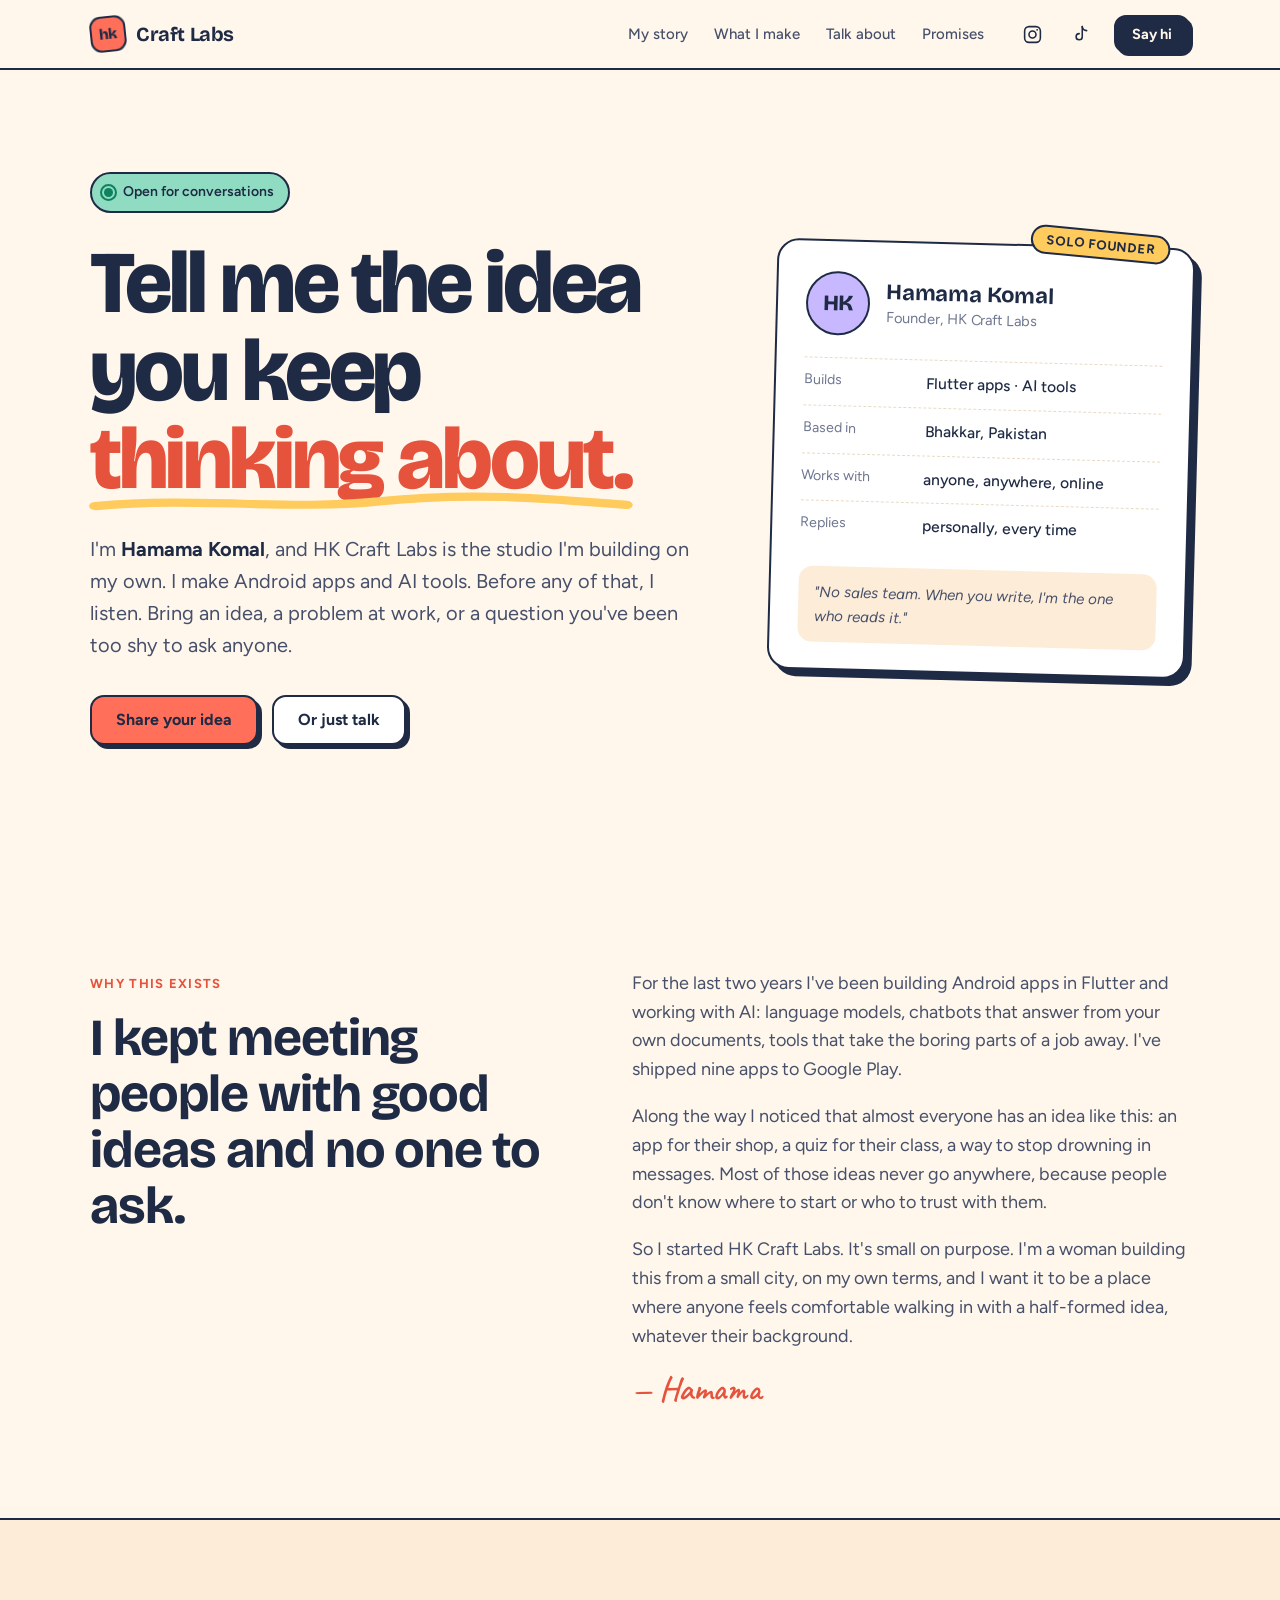
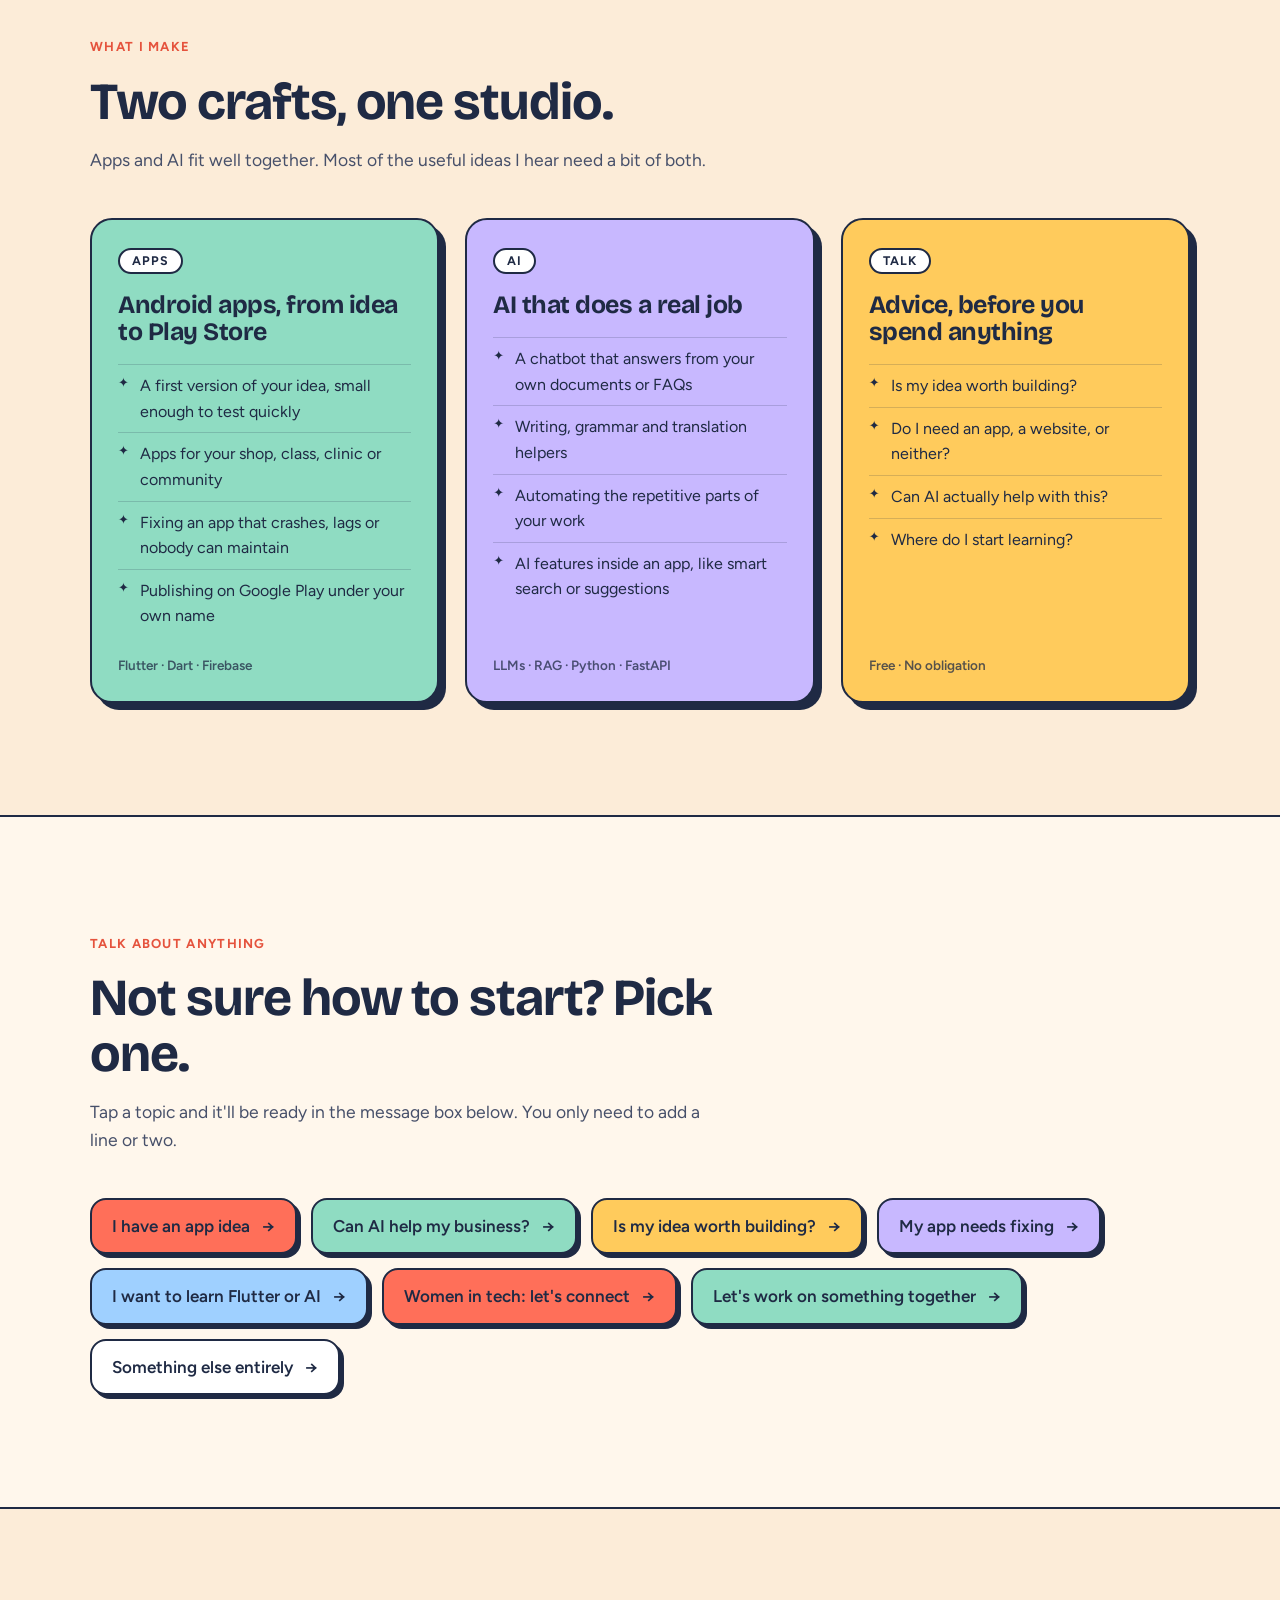
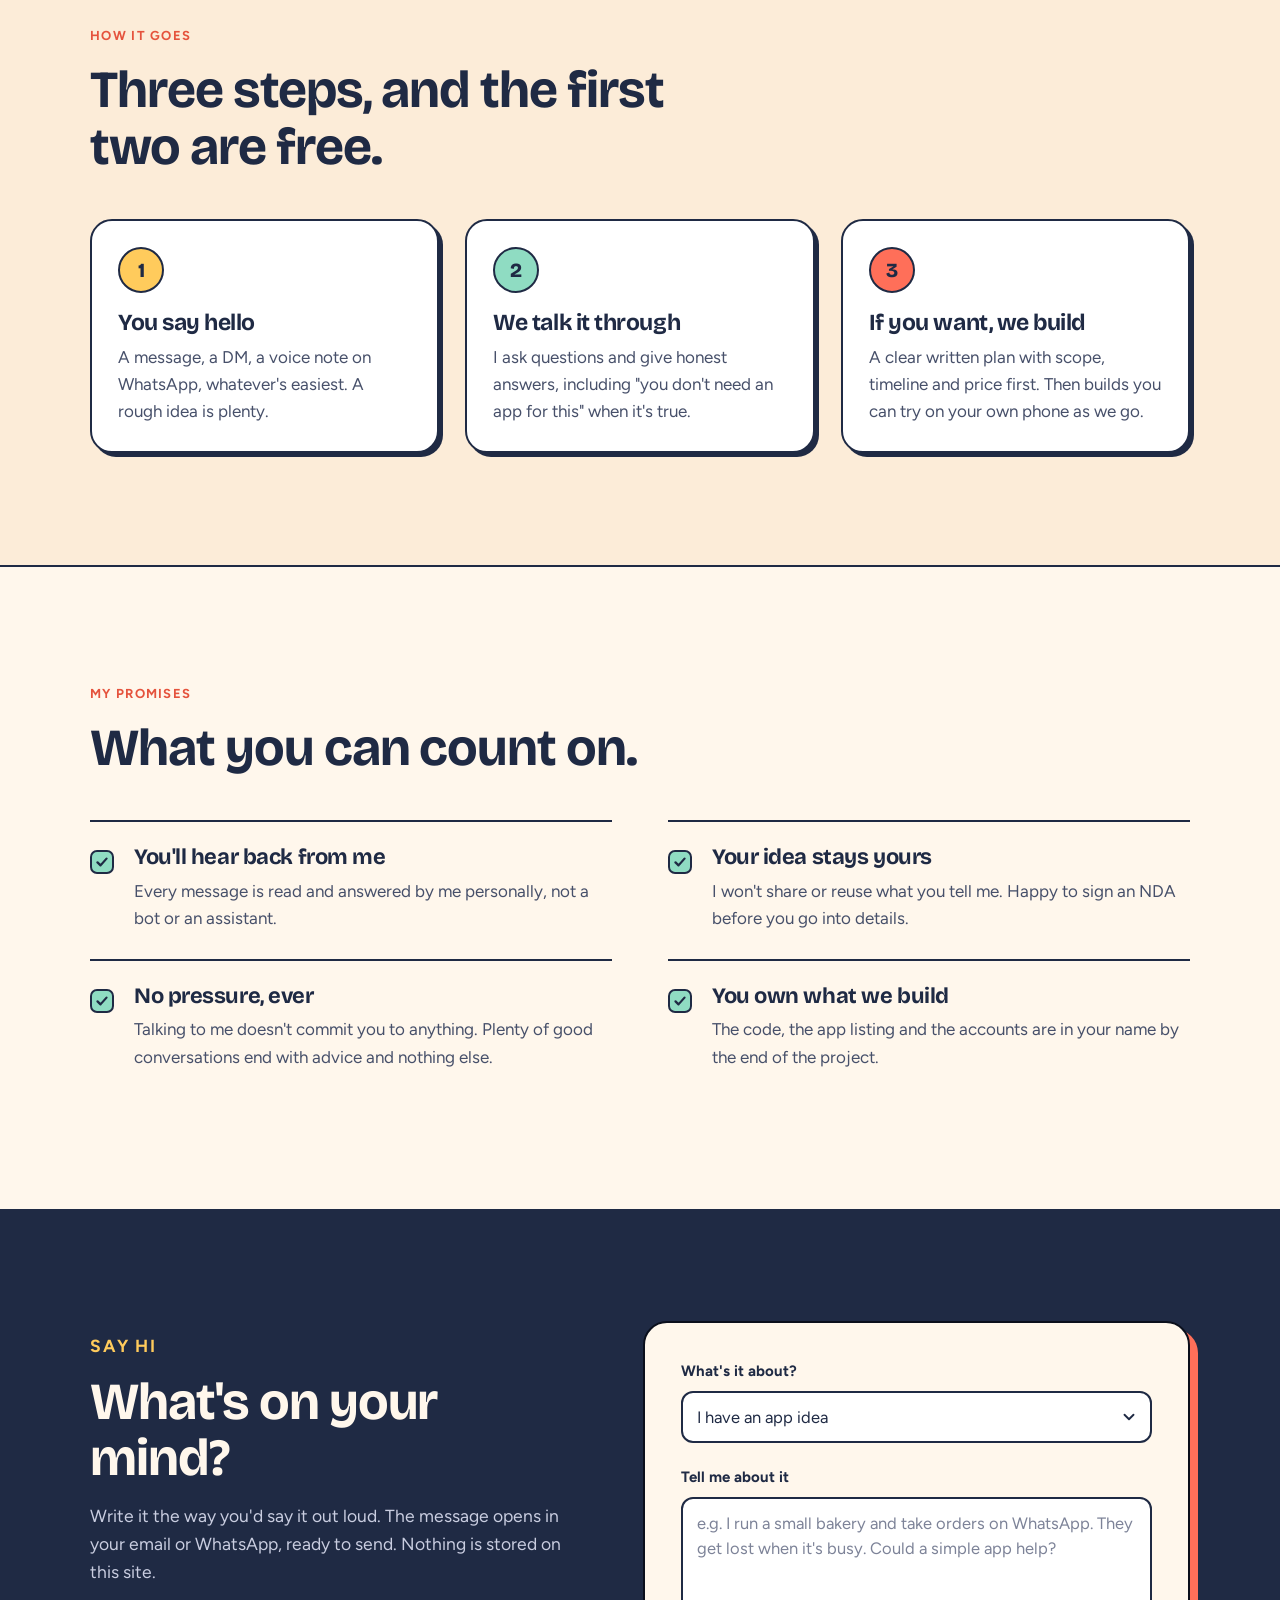
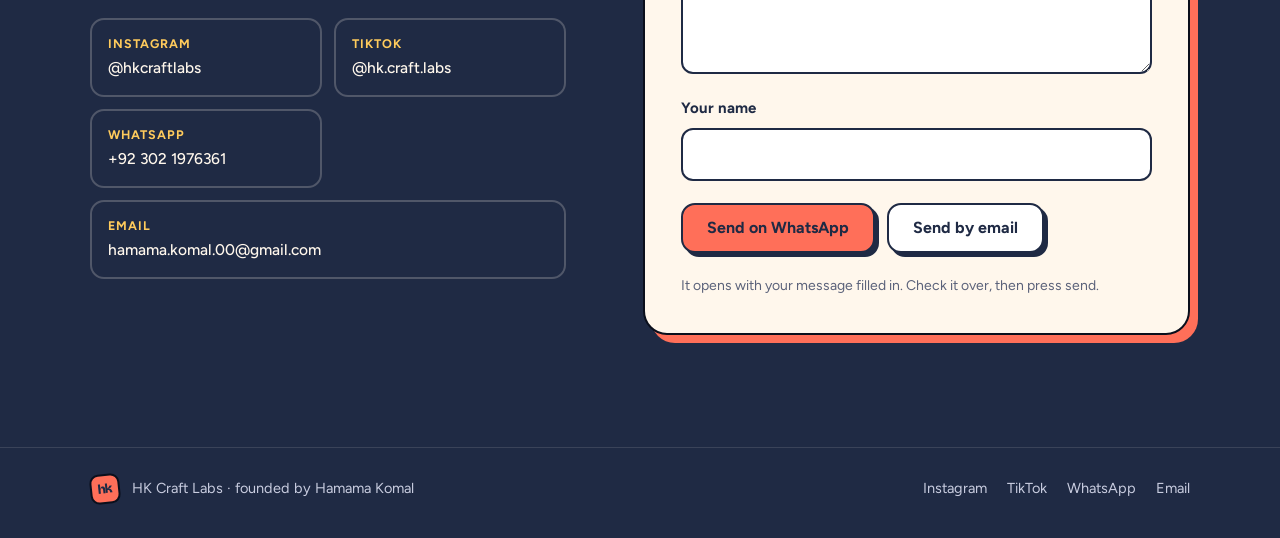
==== commit b9ada4d6: "Use the real TikTok handle @hk.craft.labs Co-Authored-By: Claude Opus 5.5 <noreply@anthropic.com>" ====
--- a/index.html
+++ b/index.html
@@ -39,7 +39,7 @@
         <a class="icon-link" href="https://www.instagram.com/hkcraftlabs" target="_blank" rel="noopener" aria-label="HK Craft Labs on Instagram" data-social="instagram">
           <svg viewBox="0 0 24 24" aria-hidden="true"><rect x="3" y="3" width="18" height="18" rx="5"/><circle cx="12" cy="12" r="4"/><circle cx="17.3" cy="6.7" r="1.1" class="fill"/></svg>
         </a>
-        <a class="icon-link" href="https://www.tiktok.com/@hkcraftlabs" target="_blank" rel="noopener" aria-label="HK Craft Labs on TikTok" data-social="tiktok">
+        <a class="icon-link" href="https://www.tiktok.com/@hk.craft.labs" target="_blank" rel="noopener" aria-label="HK Craft Labs on TikTok" data-social="tiktok">
           <svg viewBox="0 0 24 24" aria-hidden="true"><path d="M14 3v11.5a3.5 3.5 0 1 1-3.5-3.5"/><path d="M14 3c.4 2.6 2.2 4.4 5 4.6"/></svg>
         </a>
         <a class="btn btn--small" href="#talk">Say hi</a>
@@ -261,9 +261,9 @@
               </a>
             </li>
             <li>
-              <a href="https://www.tiktok.com/@hkcraftlabs" target="_blank" rel="noopener" data-social="tiktok">
+              <a href="https://www.tiktok.com/@hk.craft.labs" target="_blank" rel="noopener" data-social="tiktok">
                 <span class="channels__label">TikTok</span>
-                <span class="channels__value" data-social-handle="tiktok">@hkcraftlabs</span>
+                <span class="channels__value" data-social-handle="tiktok">@hk.craft.labs</span>
               </a>
             </li>
             <li>
@@ -323,7 +323,7 @@
       <p class="footer__brand"><span class="brand__mark" aria-hidden="true">hk</span> HK Craft Labs · founded by Hamama Komal</p>
       <p class="footer__links">
         <a href="https://www.instagram.com/hkcraftlabs" target="_blank" rel="noopener" data-social="instagram">Instagram</a>
-        <a href="https://www.tiktok.com/@hkcraftlabs" target="_blank" rel="noopener" data-social="tiktok">TikTok</a>
+        <a href="https://www.tiktok.com/@hk.craft.labs" target="_blank" rel="noopener" data-social="tiktok">TikTok</a>
         <a href="https://wa.me/923021976361" target="_blank" rel="noopener">WhatsApp</a>
         <a href="mailto:hamama.komal.00@gmail.com">Email</a>
       </p>
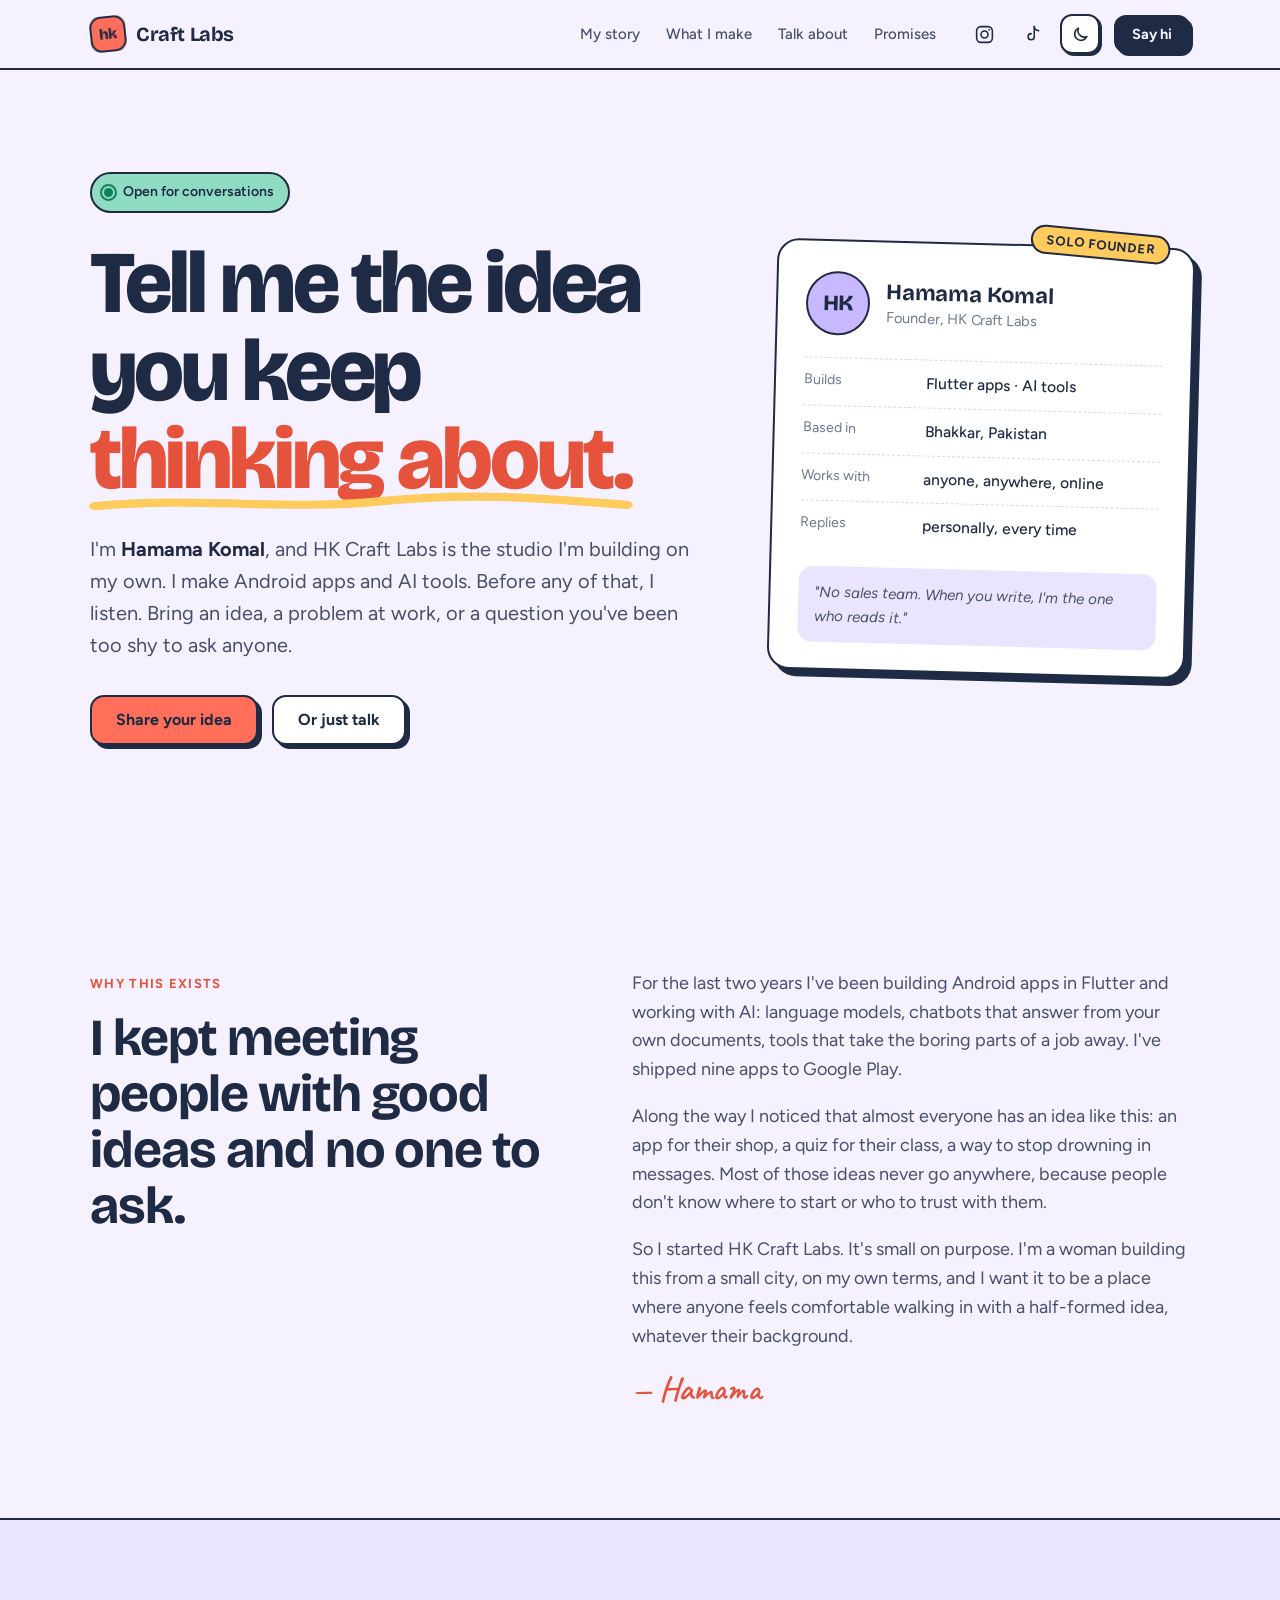
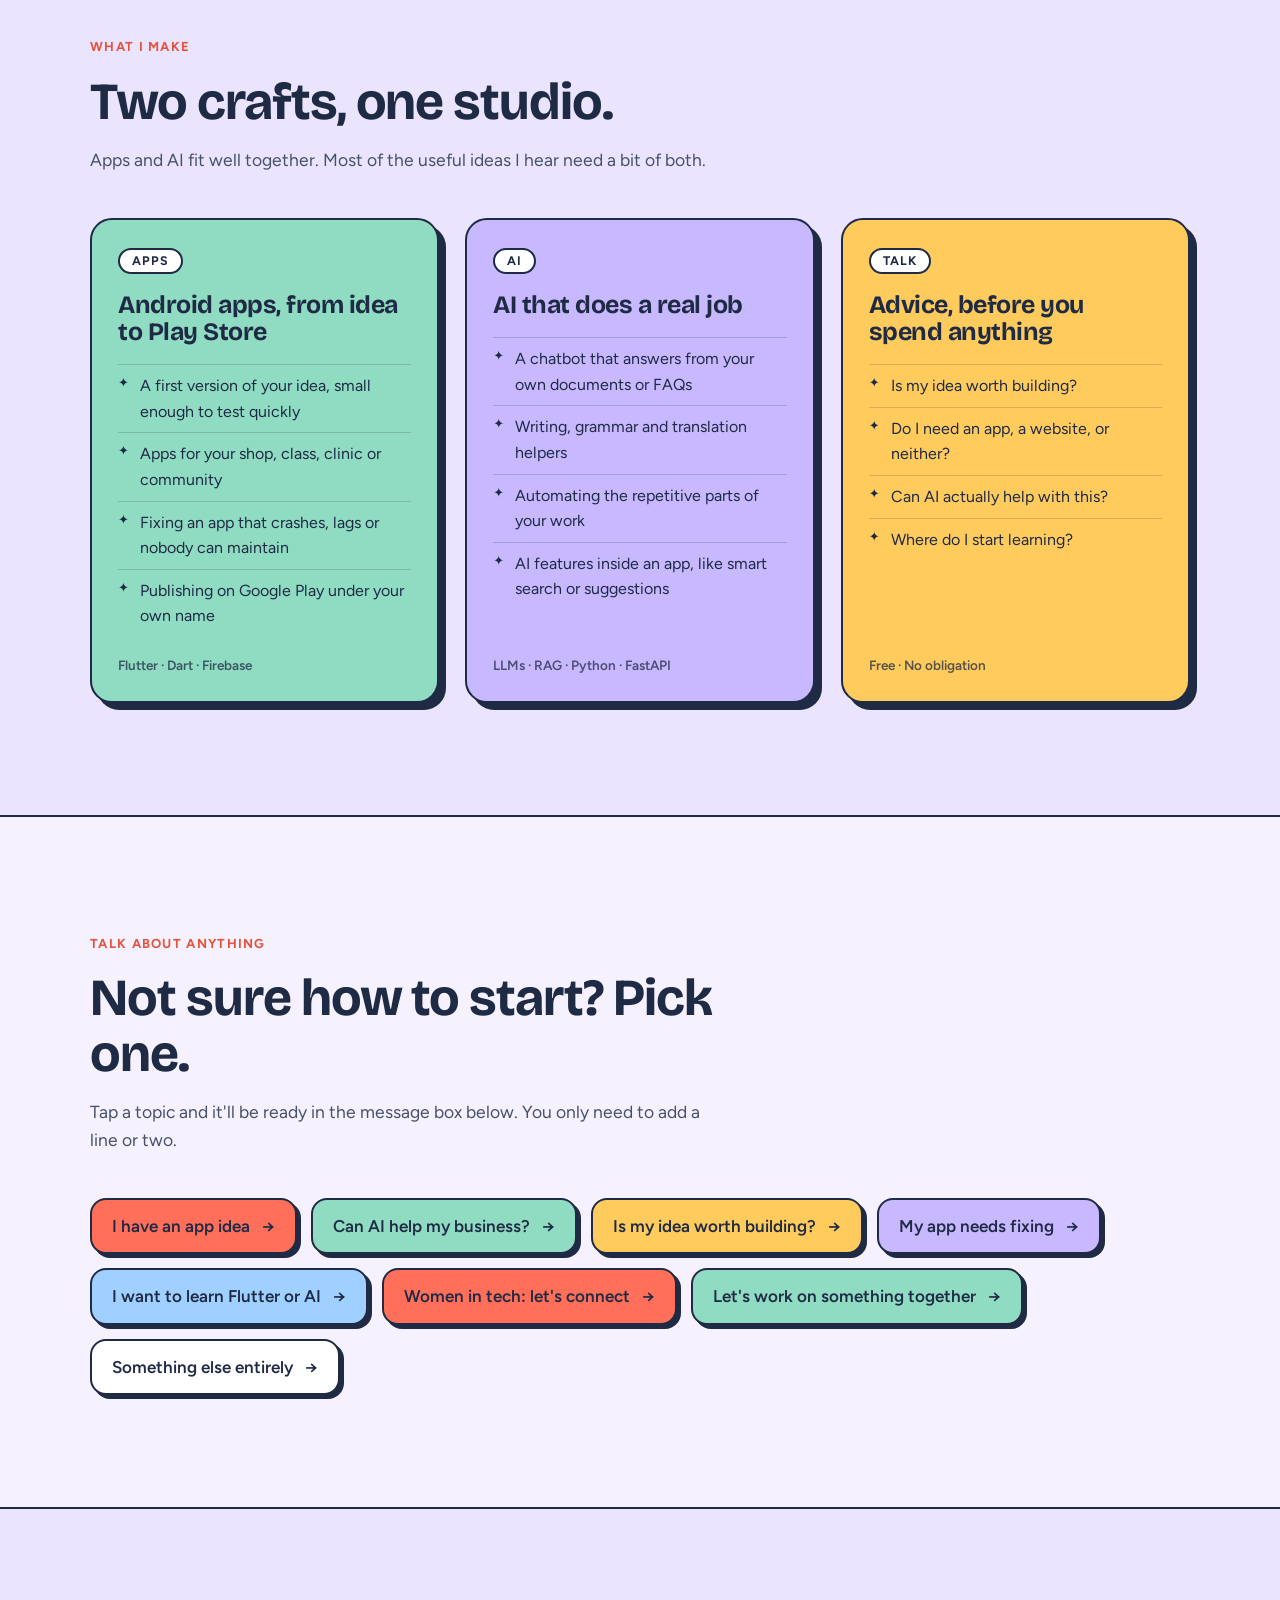
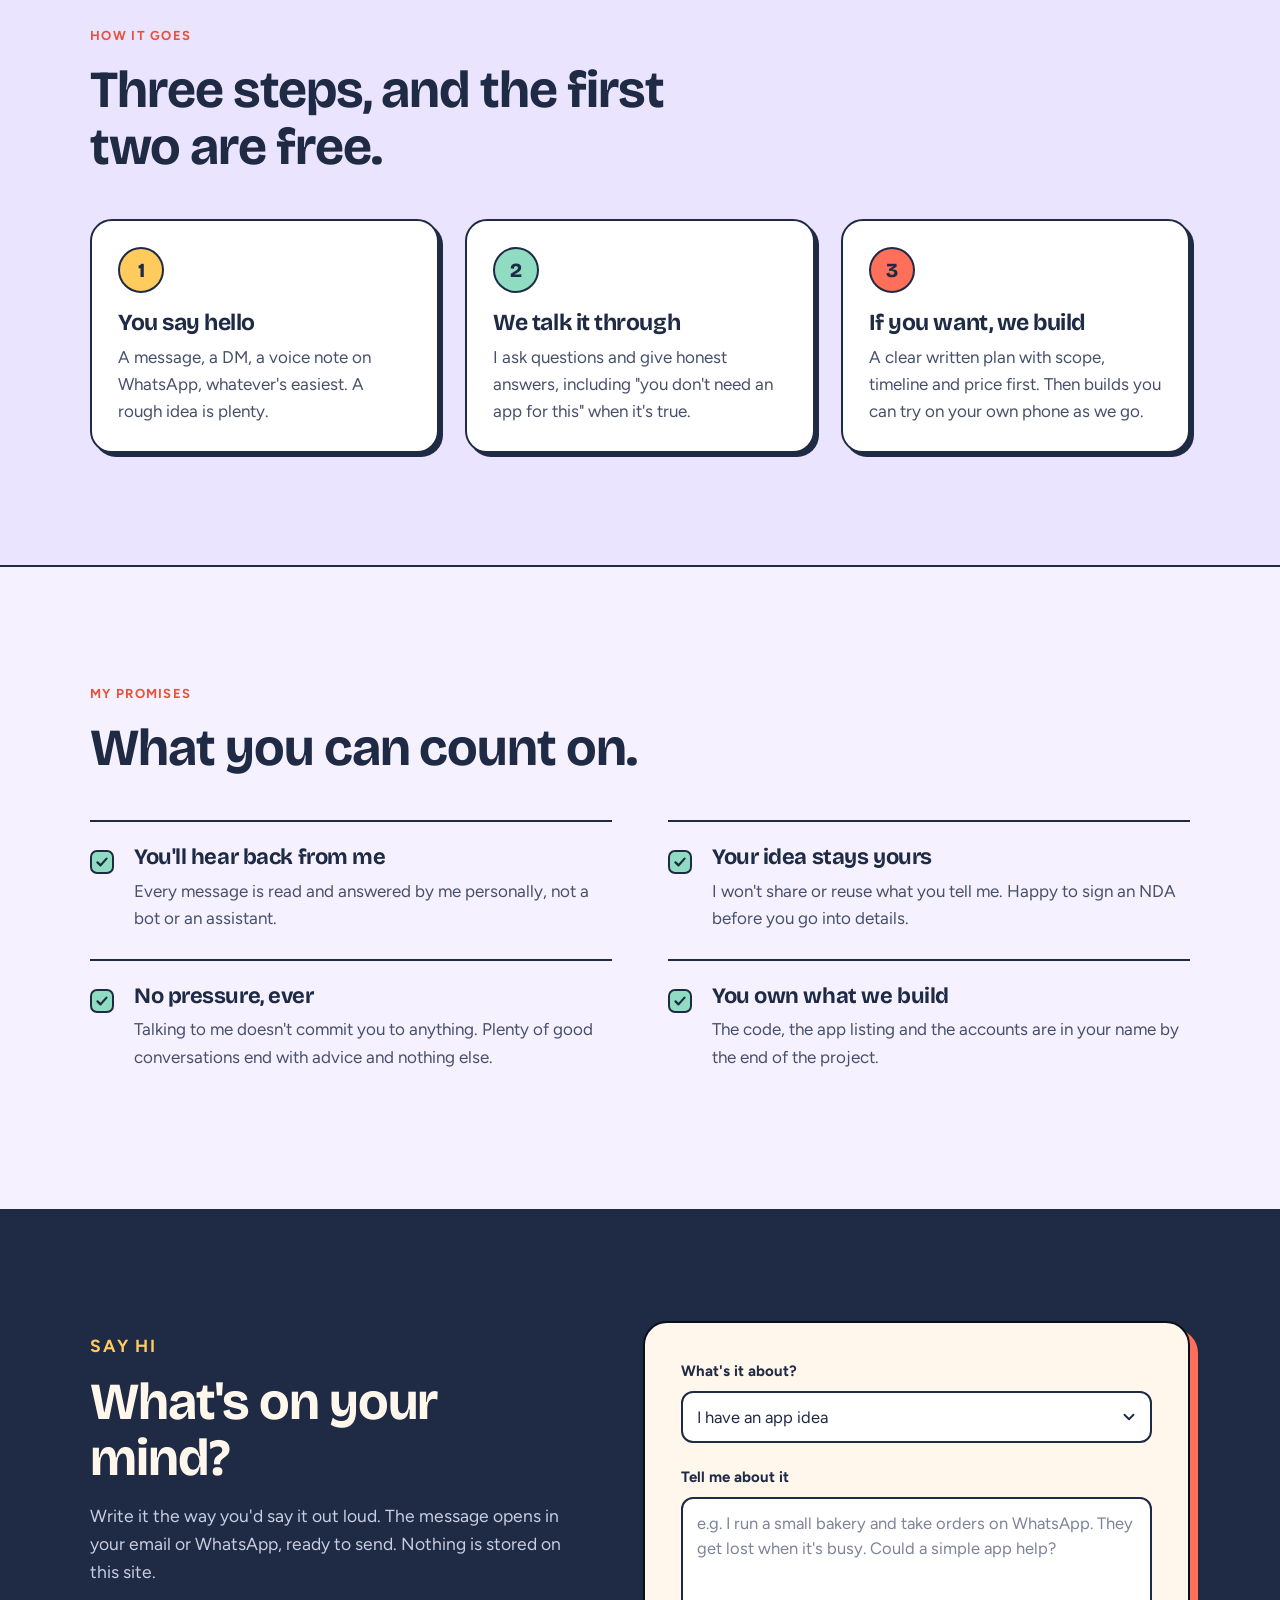
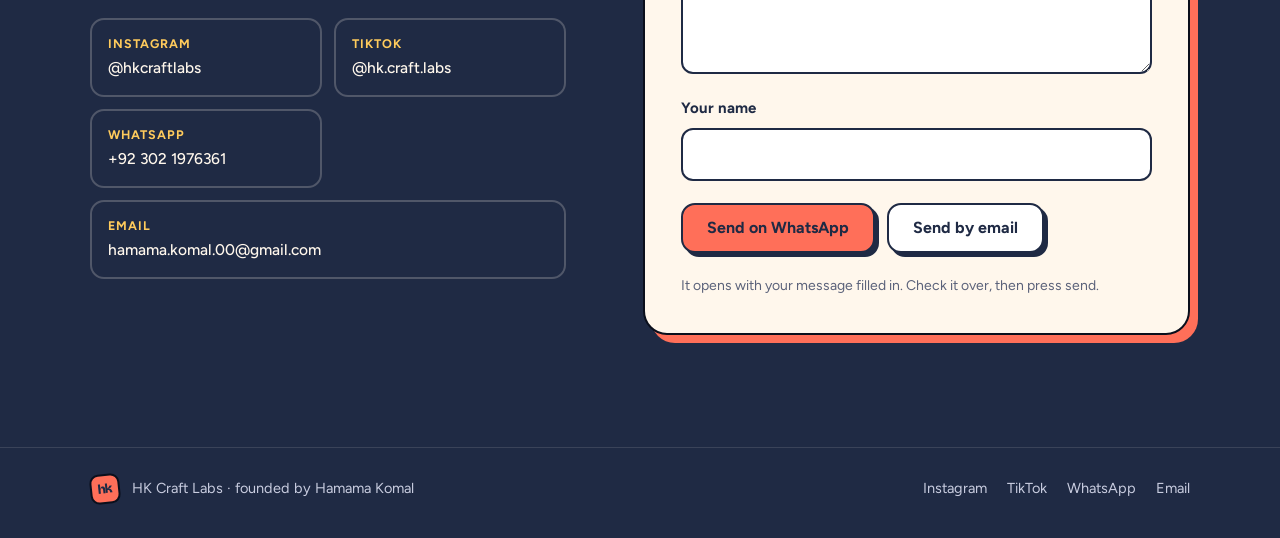
==== commit 55c43257: "Lavender background and a light/dark theme switch The switch follows the system theme until a visito" ====
--- a/index.html
+++ b/index.html
@@ -5,7 +5,7 @@
   <meta name="viewport" content="width=device-width, initial-scale=1" />
   <title>HK Craft Labs — apps and AI, made with care</title>
   <meta name="description" content="HK Craft Labs is a new studio founded by Hamama Komal, a woman solo founder building Android apps and AI tools. Share an idea, ask a question, or just talk." />
-  <meta name="theme-color" content="#fff7ec" media="(prefers-color-scheme: light)" />
+  <meta name="theme-color" content="#f5f1ff" media="(prefers-color-scheme: light)" />
   <meta name="theme-color" content="#131a2b" media="(prefers-color-scheme: dark)" />
   <link rel="icon" href="/favicon.svg" type="image/svg+xml" />
 
@@ -19,6 +19,13 @@
   <link rel="preconnect" href="https://fonts.gstatic.com" crossorigin />
   <link href="https://fonts.googleapis.com/css2?family=Bricolage+Grotesque:opsz,wght@12..96,500..800&family=Caveat:wght@600&family=Figtree:wght@400;500;600;700&display=swap" rel="stylesheet" />
   <link rel="stylesheet" href="/styles.css" />
+  <script>
+    // Apply a saved theme before first paint so the page doesn't flash.
+    try {
+      var saved = localStorage.getItem("hk-theme");
+      if (saved === "light" || saved === "dark") document.documentElement.dataset.theme = saved;
+    } catch (e) {}
+  </script>
 </head>
 <body>
   <a class="skip" href="#main">Skip to content</a>
@@ -42,6 +49,10 @@
         <a class="icon-link" href="https://www.tiktok.com/@hk.craft.labs" target="_blank" rel="noopener" aria-label="HK Craft Labs on TikTok" data-social="tiktok">
           <svg viewBox="0 0 24 24" aria-hidden="true"><path d="M14 3v11.5a3.5 3.5 0 1 1-3.5-3.5"/><path d="M14 3c.4 2.6 2.2 4.4 5 4.6"/></svg>
         </a>
+        <button class="theme-toggle" type="button" id="theme-toggle" aria-label="Switch to dark theme">
+          <svg class="icon-moon" viewBox="0 0 24 24" aria-hidden="true"><path d="M20 14.5A8 8 0 0 1 9.5 4a8 8 0 1 0 10.5 10.5z"/></svg>
+          <svg class="icon-sun" viewBox="0 0 24 24" aria-hidden="true"><circle cx="12" cy="12" r="4"/><path d="M12 2v2M12 20v2M4.9 4.9l1.4 1.4M17.7 17.7l1.4 1.4M2 12h2M20 12h2M4.9 19.1l1.4-1.4M17.7 6.3l1.4-1.4"/></svg>
+        </button>
         <a class="btn btn--small" href="#talk">Say hi</a>
       </div>
     </div>
--- a/styles.css
+++ b/styles.css
@@ -3,14 +3,14 @@
    Cards carry a solid offset shadow, like paper cut-outs on a desk. */
 
 :root {
-  --bg: #fff7ec;
-  --bg-2: #fcecd8;
+  --bg: #f5f1ff;
+  --bg-2: #ebe4ff;
   --surface: #ffffff;
   --ink: #1f2a44;
   --ink-2: #47506a;
   --ink-3: #6e7690;
   --line: #1f2a44;
-  --soft-line: #ead9c2;
+  --soft-line: #dcd3f5;
 
   --coral: #ff6f59;
   --coral-deep: #e5533d;
@@ -19,6 +19,9 @@
   --lilac: #c8b8ff;
   --sky: #9fd0ff;
   --on-color: #1f2a44;
+  --accent-text: #e5533d;
+  --tag-bg: #ffffff;
+  --tag-ink: #1f2a44;
 
   --talk-bg: #1f2a44;
   --talk-ink: #fff7ec;
@@ -51,8 +54,30 @@
     --talk-ink-2: #b9bfd6;
     --shadow: 4px 4px 0 #0a0f1c;
     --shadow-lg: 7px 7px 0 #0a0f1c;
+    --accent-text: #ff6f59;
+    --tag-bg: #fff7ec;
+    --tag-ink: #1f2a44;
     color-scheme: dark;
   }
+}
+:root[data-theme="dark"] {
+  --bg: #131a2b;
+  --bg-2: #18213a;
+  --surface: #1d2742;
+  --ink: #fff3e2;
+  --ink-2: #d2d5e3;
+  --ink-3: #9ca3bd;
+  --line: #0a0f1c;
+  --soft-line: #2a3556;
+  --talk-bg: #0e1422;
+  --talk-ink: #fff3e2;
+  --talk-ink-2: #b9bfd6;
+  --shadow: 4px 4px 0 #0a0f1c;
+  --shadow-lg: 7px 7px 0 #0a0f1c;
+  --accent-text: #ff6f59;
+  --tag-bg: #fff7ec;
+  --tag-ink: #1f2a44;
+  color-scheme: dark;
 }
 
 *,
@@ -106,7 +131,7 @@
   font: 800 15px/1 var(--display); letter-spacing: -0.03em;
   transform: rotate(-6deg);
 }
-.brand__name { font: 700 20px/1 var(--display); letter-spacing: -0.02em; }
+.brand__name { font: 700 20px/1 var(--display); letter-spacing: -0.02em; white-space: nowrap; }
 
 .nav { display: flex; gap: 26px; margin-left: auto; font-size: 15px; font-weight: 500; }
 .nav a { text-decoration: none; color: var(--ink-2); }
@@ -122,11 +147,33 @@
 .icon-link svg .fill { fill: currentColor; stroke: none; }
 .masthead__social .btn { margin-left: 6px; }
 
+.theme-toggle {
+  display: inline-grid; place-items: center; width: 40px; height: 40px; border-radius: 12px;
+  background: var(--surface); color: var(--ink);
+  border: 2px solid var(--line); box-shadow: 2px 2px 0 var(--line);
+  cursor: pointer; transition: transform .15s ease, box-shadow .15s ease;
+}
+.theme-toggle:hover { transform: translate(-1px, -1px); box-shadow: 3px 3px 0 var(--line); }
+.theme-toggle:active { transform: translate(2px, 2px); box-shadow: 0 0 0 var(--line); }
+.theme-toggle svg { width: 19px; height: 19px; fill: none; stroke: currentColor; stroke-width: 2; stroke-linecap: round; stroke-linejoin: round; }
+.theme-toggle .icon-sun { display: none; }
+:root[data-theme="dark"] .theme-toggle .icon-sun { display: block; }
+:root[data-theme="dark"] .theme-toggle .icon-moon { display: none; }
+@media (prefers-color-scheme: dark) {
+  :root:not([data-theme="light"]) .theme-toggle .icon-sun { display: block; }
+  :root:not([data-theme="light"]) .theme-toggle .icon-moon { display: none; }
+}
+
 @media (max-width: 900px) {
   .nav { display: none; }
   .masthead__social { margin-left: auto; }
 }
-@media (max-width: 380px) {
+@media (max-width: 520px) {
+  .masthead__row { gap: 12px; }
+  .masthead__social { gap: 4px; }
+  .masthead__social .btn { display: none; }
+}
+@media (max-width: 360px) {
   .brand__name { font-size: 18px; }
   .masthead__social .icon-link { width: 34px; }
 }
@@ -180,8 +227,7 @@
   letter-spacing: -0.035em;
   font-variation-settings: "opsz" 96;
 }
-.scribble { position: relative; display: inline-block; color: var(--coral-deep); white-space: nowrap; }
-@media (prefers-color-scheme: dark) { :root:not([data-theme="light"]) .scribble { color: var(--coral); } }
+.scribble { position: relative; display: inline-block; color: var(--accent-text); white-space: nowrap; }
 .scribble svg {
   position: absolute; left: 0; right: 0; bottom: -0.12em; width: 100%; height: 0.24em; overflow: visible;
 }
@@ -241,9 +287,8 @@
 
 .eyebrow {
   display: inline-block; font: 700 13px/1 var(--sans); text-transform: uppercase; letter-spacing: .1em;
-  color: var(--coral-deep);
-}
-@media (prefers-color-scheme: dark) { :root:not([data-theme="light"]) .eyebrow { color: var(--coral); } }
+  color: var(--accent-text);
+}
 
 .section__head { max-width: 640px; margin-bottom: 44px; }
 .section__head h2, .story__head h2, .talk__intro h2 { margin-top: 14px; font-size: clamp(32px, 4.4vw, 52px); }
@@ -254,8 +299,7 @@
 @media (max-width: 900px) { .story { grid-template-columns: 1fr; } }
 .story__body p { color: var(--ink-2); font-size: 18px; }
 .story__body p + p { margin-top: 18px; }
-.handwritten { font: 600 34px/1 var(--hand) !important; color: var(--coral-deep) !important; margin-top: 22px !important; }
-@media (prefers-color-scheme: dark) { :root:not([data-theme="light"]) .handwritten { color: var(--coral) !important; } }
+.handwritten { font: 600 34px/1 var(--hand) !important; color: var(--accent-text) !important; margin-top: 22px !important; }
 
 /* Lanes */
 .lanes { display: grid; grid-template-columns: repeat(3, minmax(0, 1fr)); gap: 26px; }
@@ -268,11 +312,10 @@
 .lane--lilac { background: var(--lilac); }
 .lane--sun { background: var(--sun); }
 .lane__tag {
-  align-self: flex-start; background: var(--surface); color: var(--ink);
+  align-self: flex-start; background: var(--tag-bg); color: var(--tag-ink);
   border: 2px solid var(--line); border-radius: 999px;
   padding: 5px 12px; font: 700 12.5px/1 var(--sans); text-transform: uppercase; letter-spacing: .08em;
 }
-@media (prefers-color-scheme: dark) { :root:not([data-theme="light"]) .lane__tag { background: #fff7ec; color: #1f2a44; } }
 .lane h3 { margin-top: 18px; font-size: 25px; }
 .lane ul { margin: 18px 0 0; padding: 0; list-style: none; flex: 1; }
 .lane li { position: relative; padding: 8px 0 8px 22px; font-size: 16px; border-top: 1.5px solid rgba(31, 42, 68, .18); }
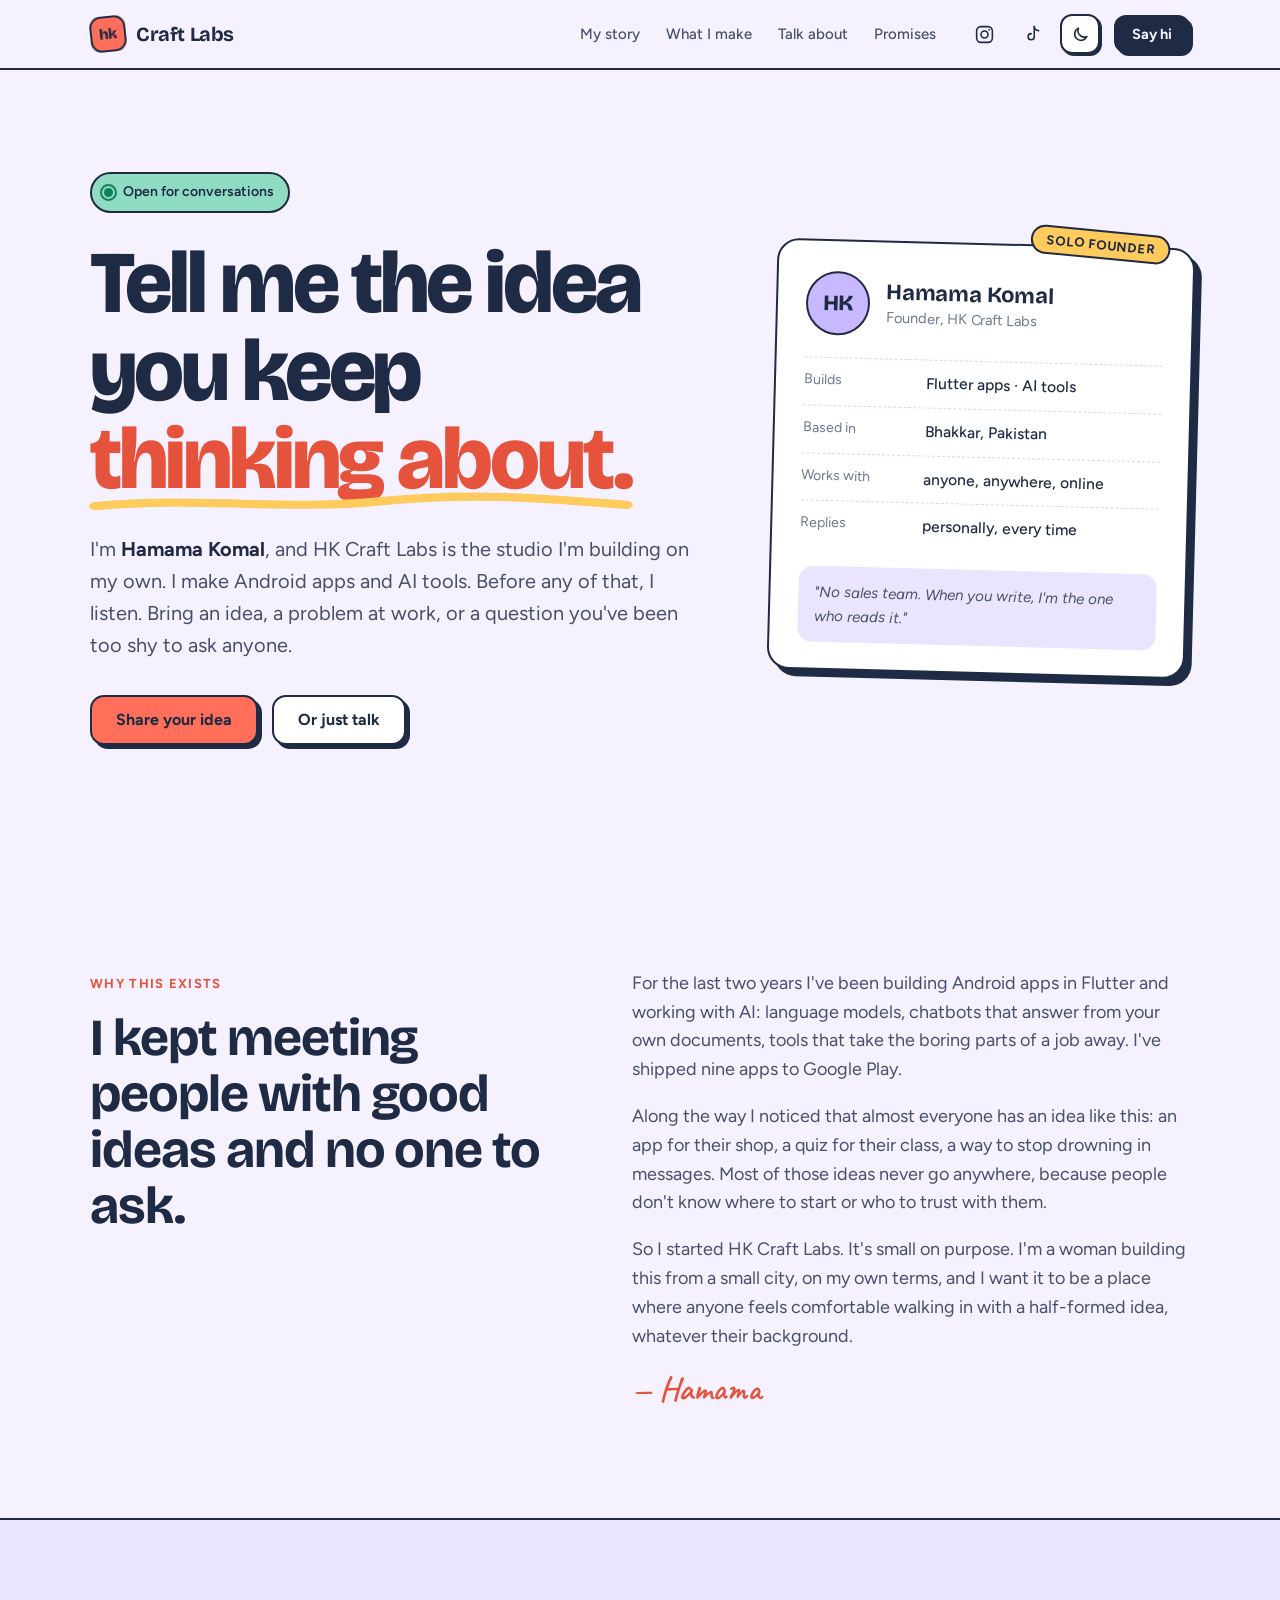
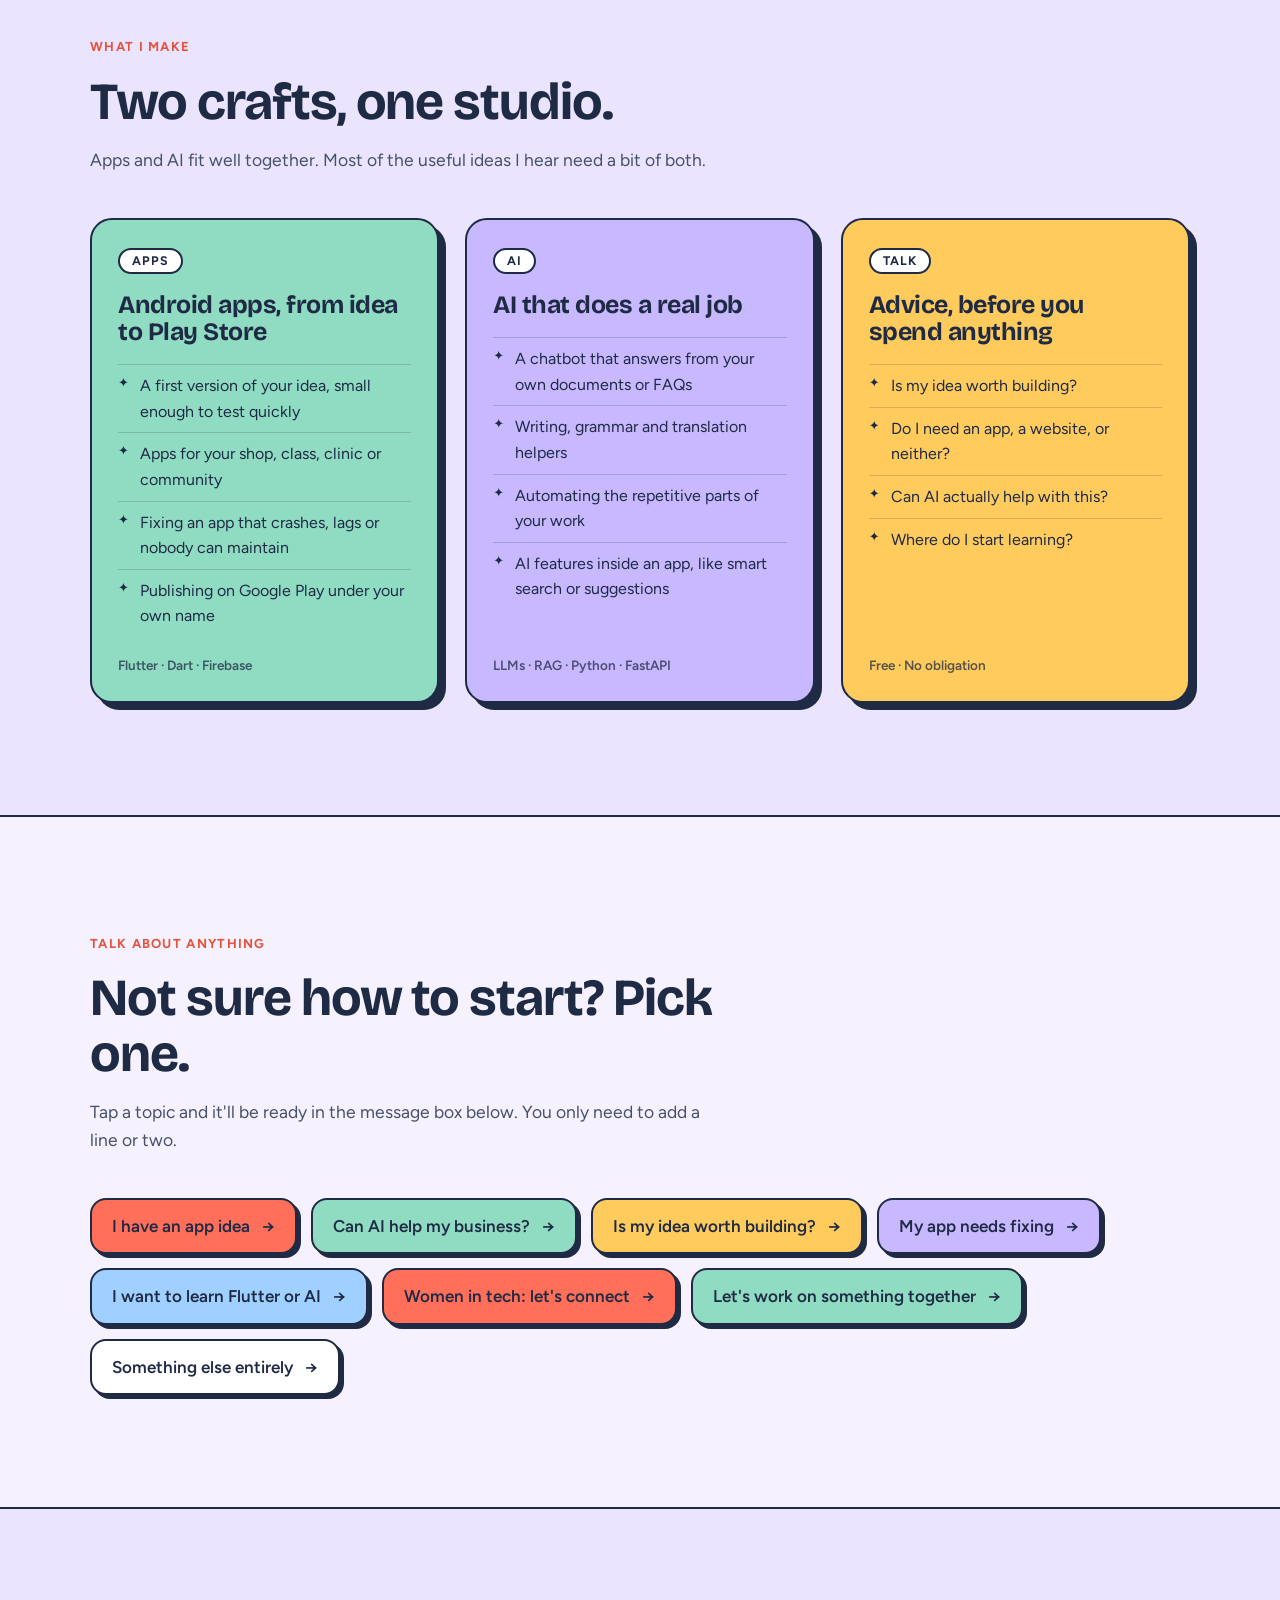
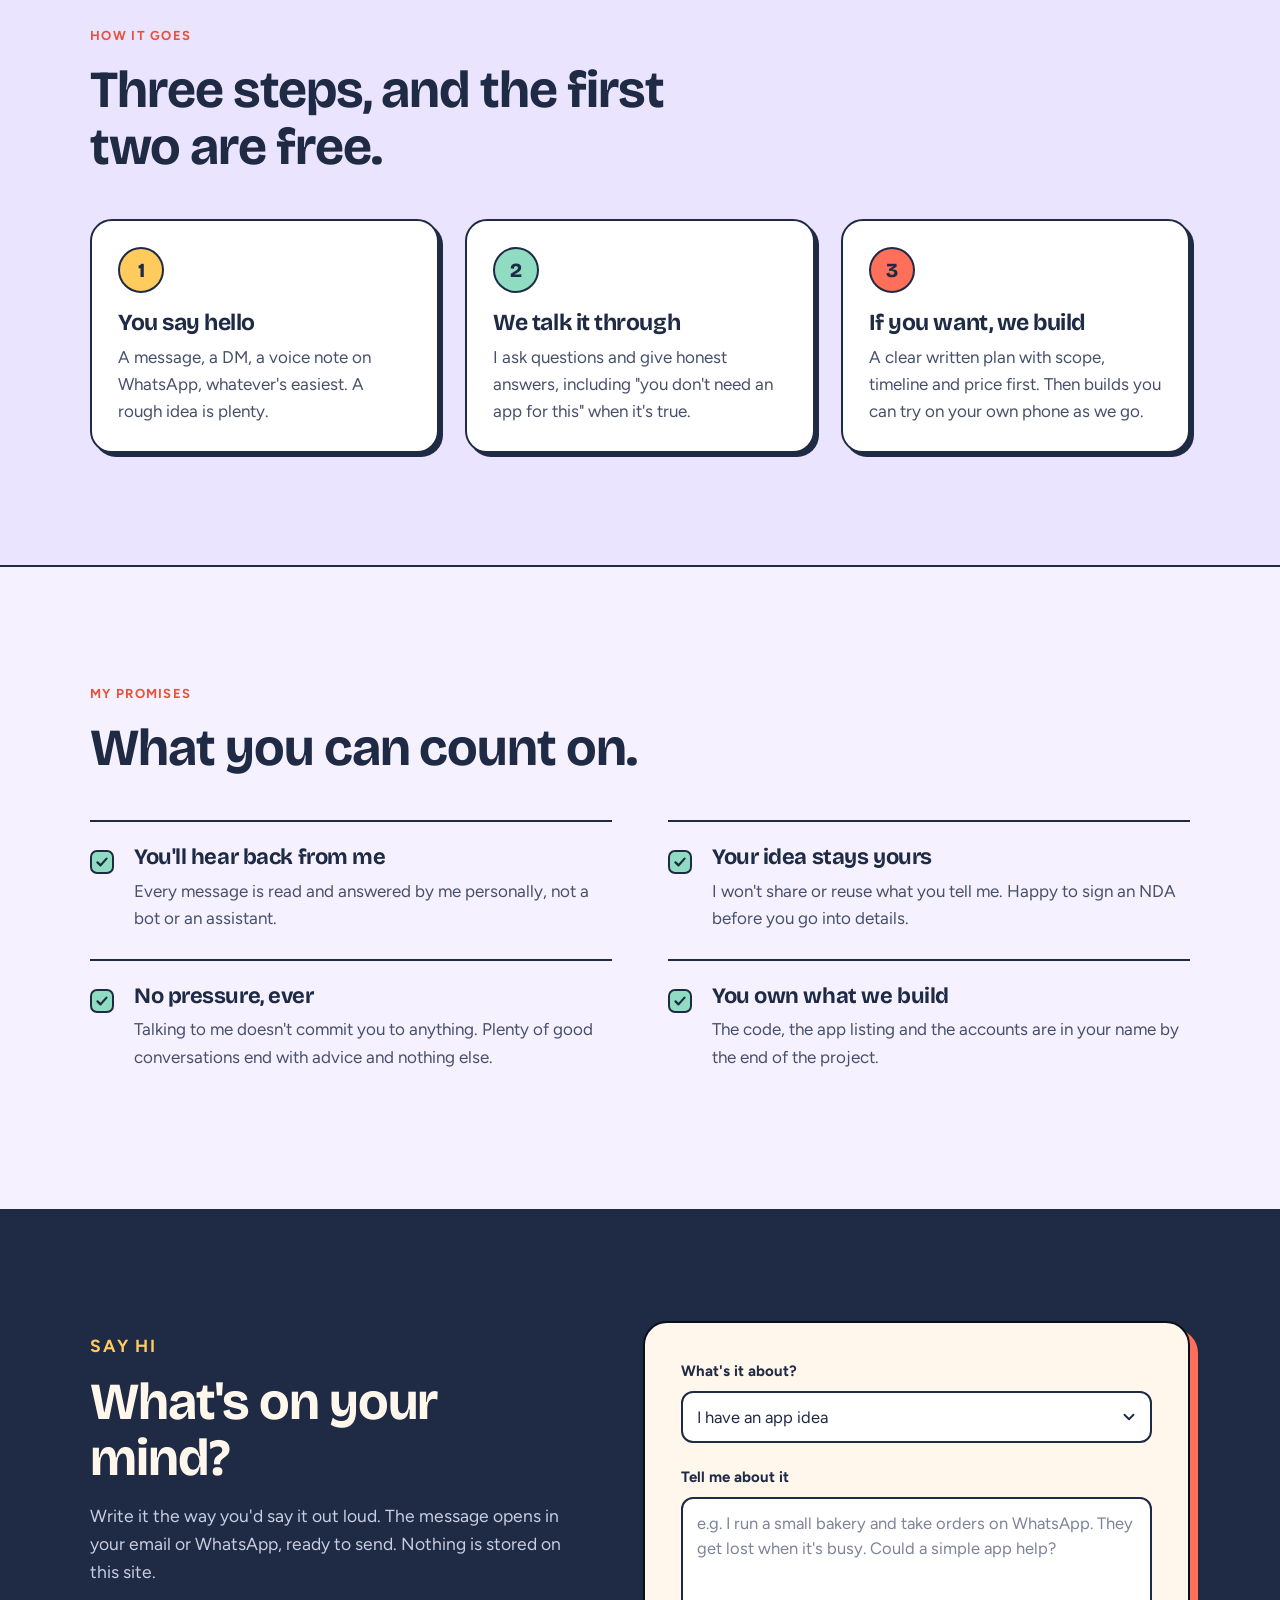
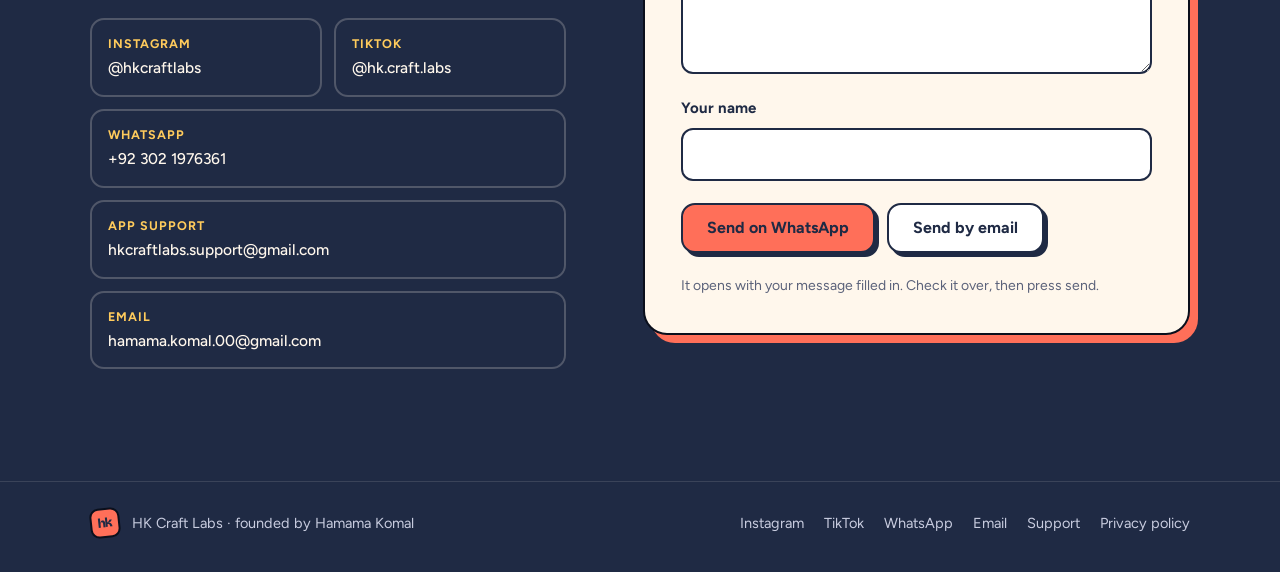
==== commit af9cf4b5: "Add privacy policy page and app support email One studio-wide privacy policy at /privacy for every H" ====
--- a/index.html
+++ b/index.html
@@ -277,13 +277,19 @@
                 <span class="channels__value" data-social-handle="tiktok">@hk.craft.labs</span>
               </a>
             </li>
-            <li>
+            <li class="channels__wide">
               <a href="https://wa.me/923021976361" target="_blank" rel="noopener">
                 <span class="channels__label">WhatsApp</span>
                 <span class="channels__value">+92 302 1976361</span>
               </a>
             </li>
-            <li>
+            <li class="channels__wide">
+              <a href="mailto:hkcraftlabs.support@gmail.com">
+                <span class="channels__label">App support</span>
+                <span class="channels__value">hkcraftlabs.support@gmail.com</span>
+              </a>
+            </li>
+            <li class="channels__wide">
               <a href="mailto:hamama.komal.00@gmail.com">
                 <span class="channels__label">Email</span>
                 <span class="channels__value">hamama.komal.00@gmail.com</span>
@@ -337,6 +343,8 @@
         <a href="https://www.tiktok.com/@hk.craft.labs" target="_blank" rel="noopener" data-social="tiktok">TikTok</a>
         <a href="https://wa.me/923021976361" target="_blank" rel="noopener">WhatsApp</a>
         <a href="mailto:hamama.komal.00@gmail.com">Email</a>
+        <a href="mailto:hkcraftlabs.support@gmail.com">Support</a>
+        <a href="/privacy">Privacy policy</a>
       </p>
     </div>
   </footer>
--- a/styles.css
+++ b/styles.css
@@ -392,7 +392,7 @@
 .channels a:hover { border-color: var(--sun); background: rgba(255, 247, 236, .05); }
 .channels__label { font-size: 12.5px; font-weight: 700; text-transform: uppercase; letter-spacing: .08em; color: var(--sun); }
 .channels__value { font-size: 15.5px; font-weight: 500; overflow-wrap: anywhere; }
-.channels li:last-child { grid-column: 1 / -1; }
+.channels li.channels__wide { grid-column: 1 / -1; }
 
 .brief {
   background: #fff7ec; color: #1f2a44;
@@ -425,6 +425,48 @@
 .brief .btn--ghost { background: #ffffff; color: #1f2a44; }
 @media (max-width: 480px) { .brief__send .btn { flex: 1 1 100%; } }
 .brief__hint { font-size: 14px; color: #5b627a; }
+
+/* ---------- Legal page ---------- */
+
+.legal { padding: clamp(48px, 7vw, 96px) 0 clamp(64px, 9vw, 112px); }
+.legal__grid { display: grid; grid-template-columns: minmax(0, 0.8fr) minmax(0, 1.6fr); gap: clamp(32px, 6vw, 88px); align-items: start; }
+@media (max-width: 900px) { .legal__grid { grid-template-columns: 1fr; } }
+@media (min-width: 901px) { .legal__aside { position: sticky; top: 100px; } }
+.legal__aside h1 { margin-top: 14px; font-size: clamp(34px, 4.4vw, 52px); font-weight: 800; letter-spacing: -0.03em; }
+.legal__meta {
+  display: inline-block; margin-top: 18px; padding: 6px 12px; border-radius: 999px;
+  background: var(--sun); color: var(--on-color); border: 2px solid var(--line);
+  font-size: 13.5px; font-weight: 700;
+}
+.legal__toc { display: grid; gap: 2px; margin-top: 28px; border-left: 2px solid var(--soft-line); }
+.legal__toc a { padding: 5px 0 5px 16px; margin-left: -2px; border-left: 2px solid transparent; text-decoration: none; color: var(--ink-2); font-size: 15px; }
+.legal__toc a:hover { color: var(--ink); border-left-color: var(--coral); }
+@media (max-width: 900px) { .legal__toc { display: none; } }
+
+.legal__body { max-width: 44em; }
+.legal__lede {
+  font-size: 18.5px; color: var(--ink); background: var(--surface);
+  border: 2px solid var(--line); border-radius: 20px; box-shadow: var(--shadow);
+  padding: 22px 24px;
+}
+.legal__body section { padding-top: 40px; scroll-margin-top: 88px; }
+.legal__body h2 { font-size: clamp(24px, 2.6vw, 30px); }
+.legal__body h3 { margin-top: 22px; font-size: 18.5px; font-family: var(--sans); font-weight: 700; letter-spacing: 0; }
+.legal__body p, .legal__body li { color: var(--ink-2); }
+.legal__body h2 + p, .legal__body h3 + p { margin-top: 8px; }
+.legal__body p + p, .legal__body ul + p { margin-top: 12px; }
+.legal__body ul { margin: 12px 0 0; padding-left: 22px; }
+.legal__body li { margin: 6px 0; }
+.legal__body li::marker { color: var(--accent-text); }
+.legal__body strong { color: var(--ink); }
+.legal__body a { color: var(--accent-text); text-underline-offset: 3px; }
+.legal__contact {
+  margin-top: 44px; padding: 26px 26px 24px !important; border-radius: 22px;
+  background: var(--mint); border: 2px solid var(--line); box-shadow: var(--shadow-lg);
+}
+.legal__contact h2, .legal__contact p { color: var(--on-color) !important; }
+.legal__email { font: 700 clamp(19px, 2.4vw, 24px)/1.3 var(--display); margin-top: 10px !important; overflow-wrap: anywhere; }
+.legal__email a { color: var(--on-color) !important; }
 
 /* ---------- Footer ---------- */
 
